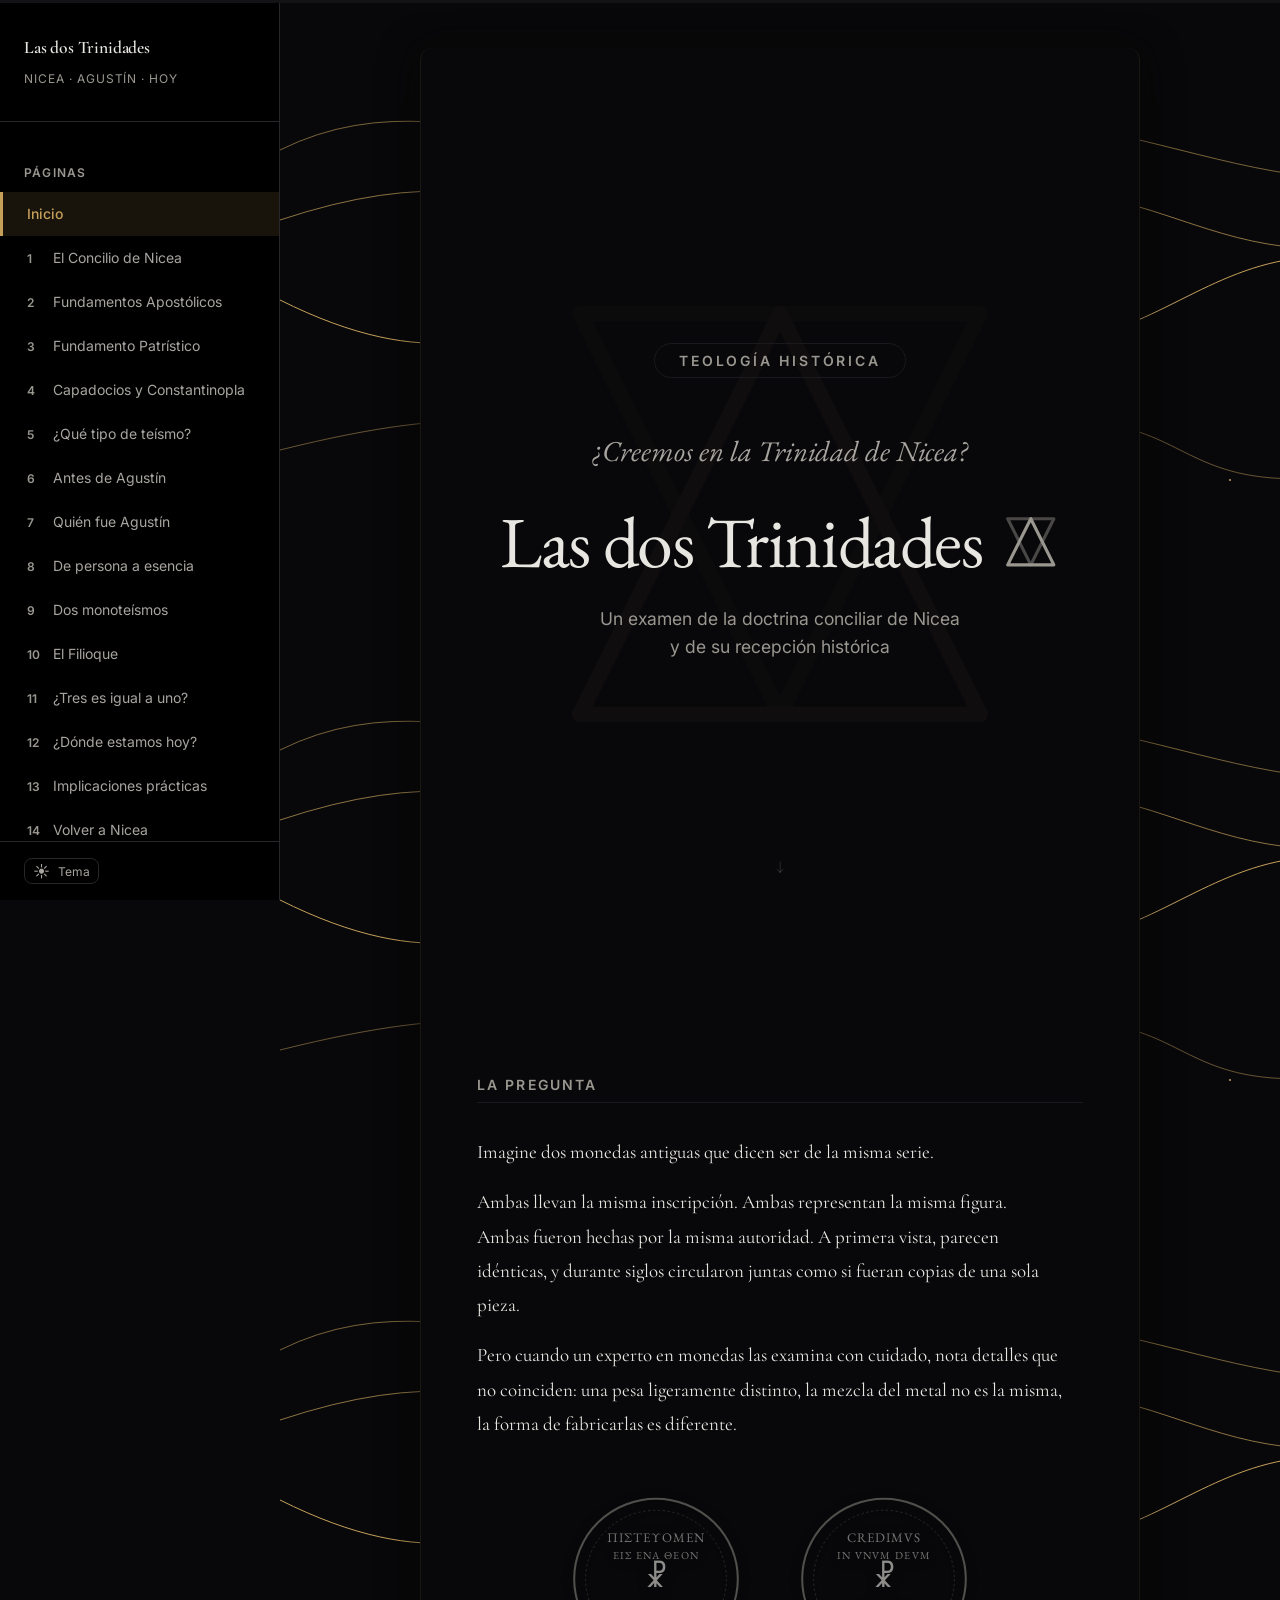
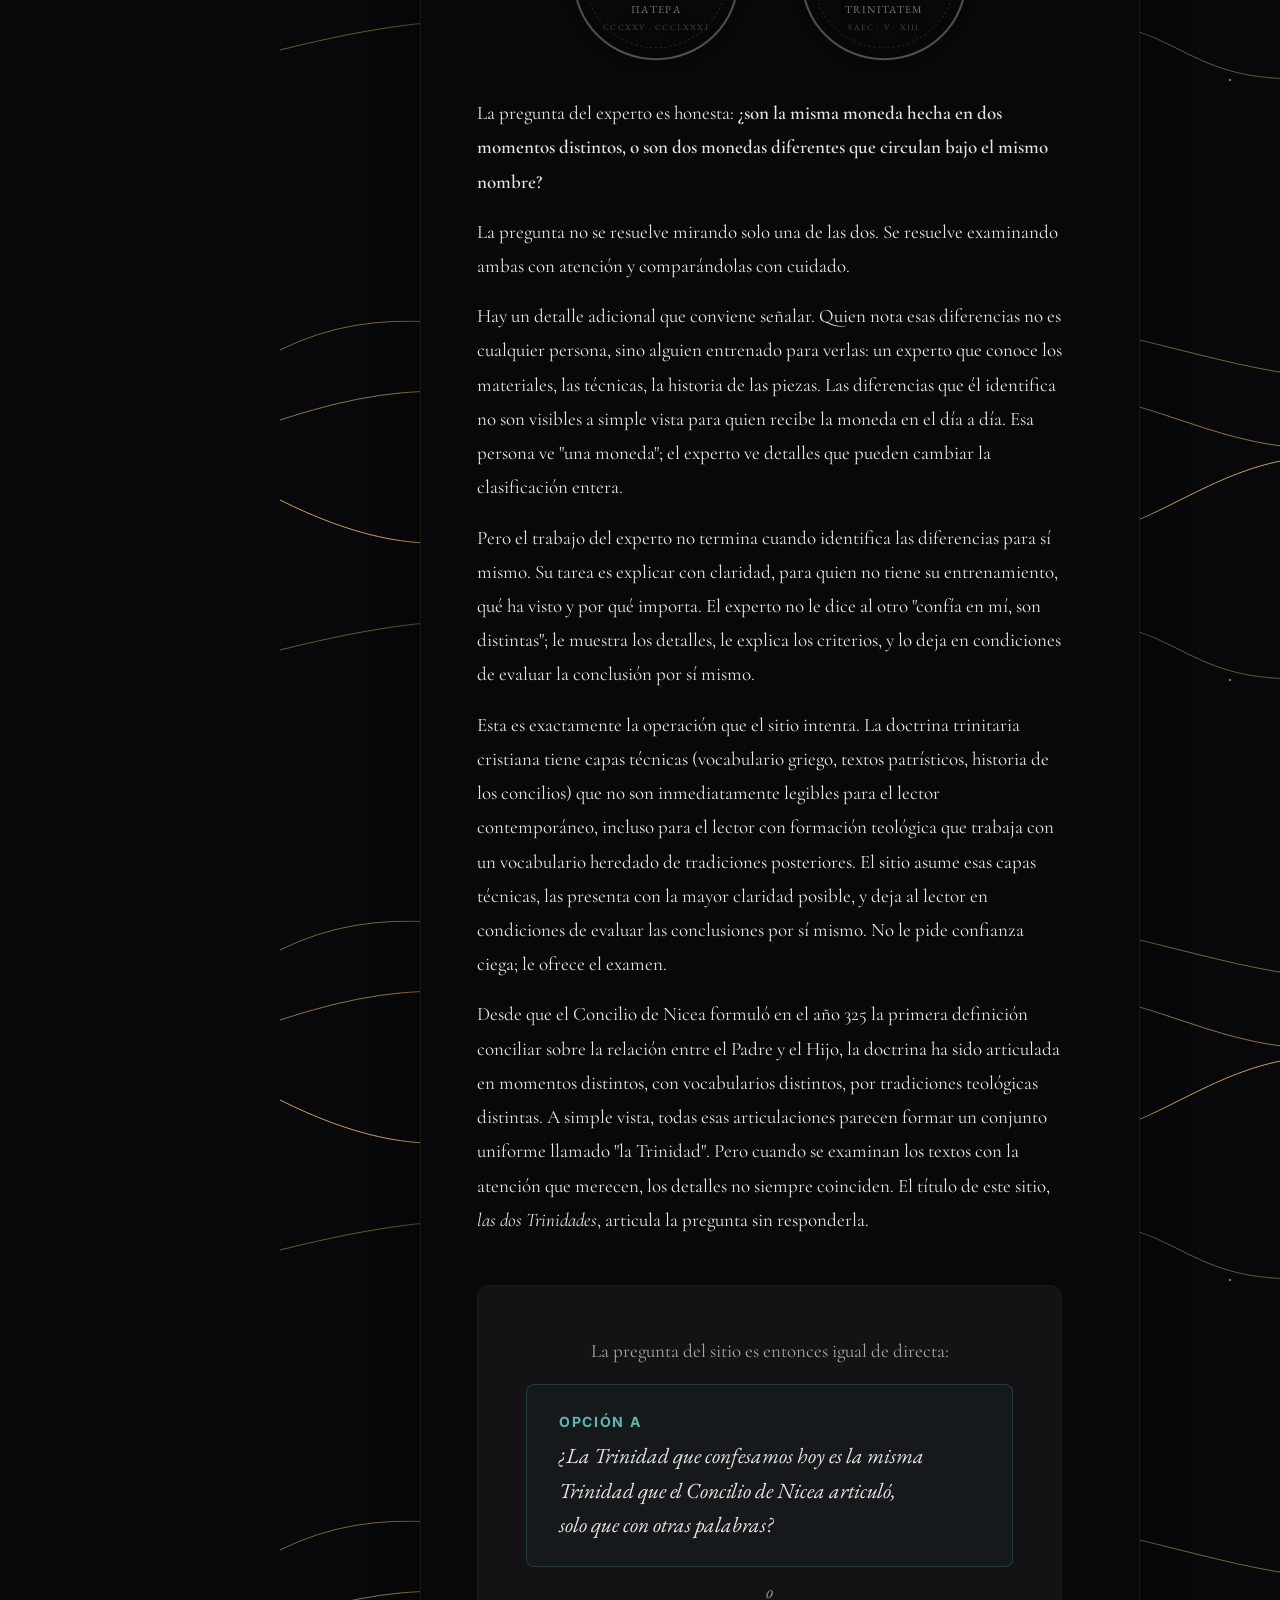
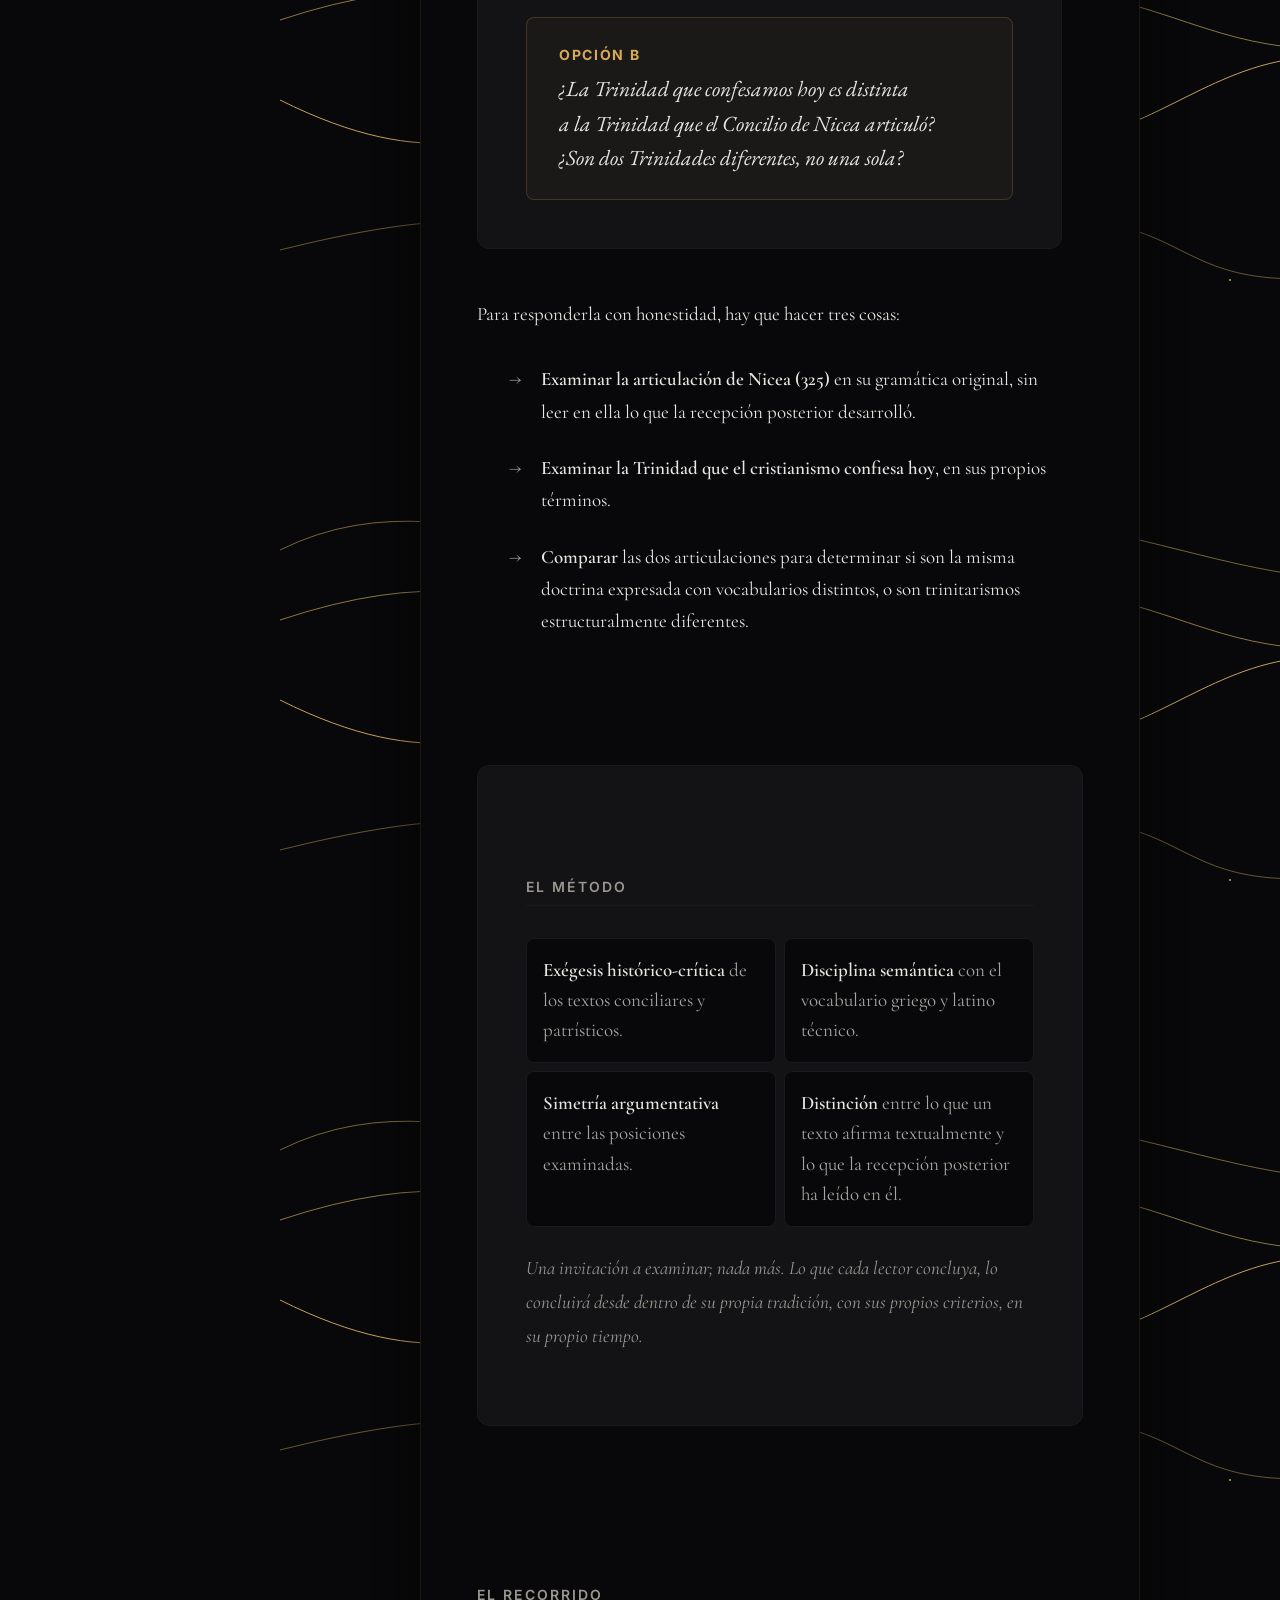
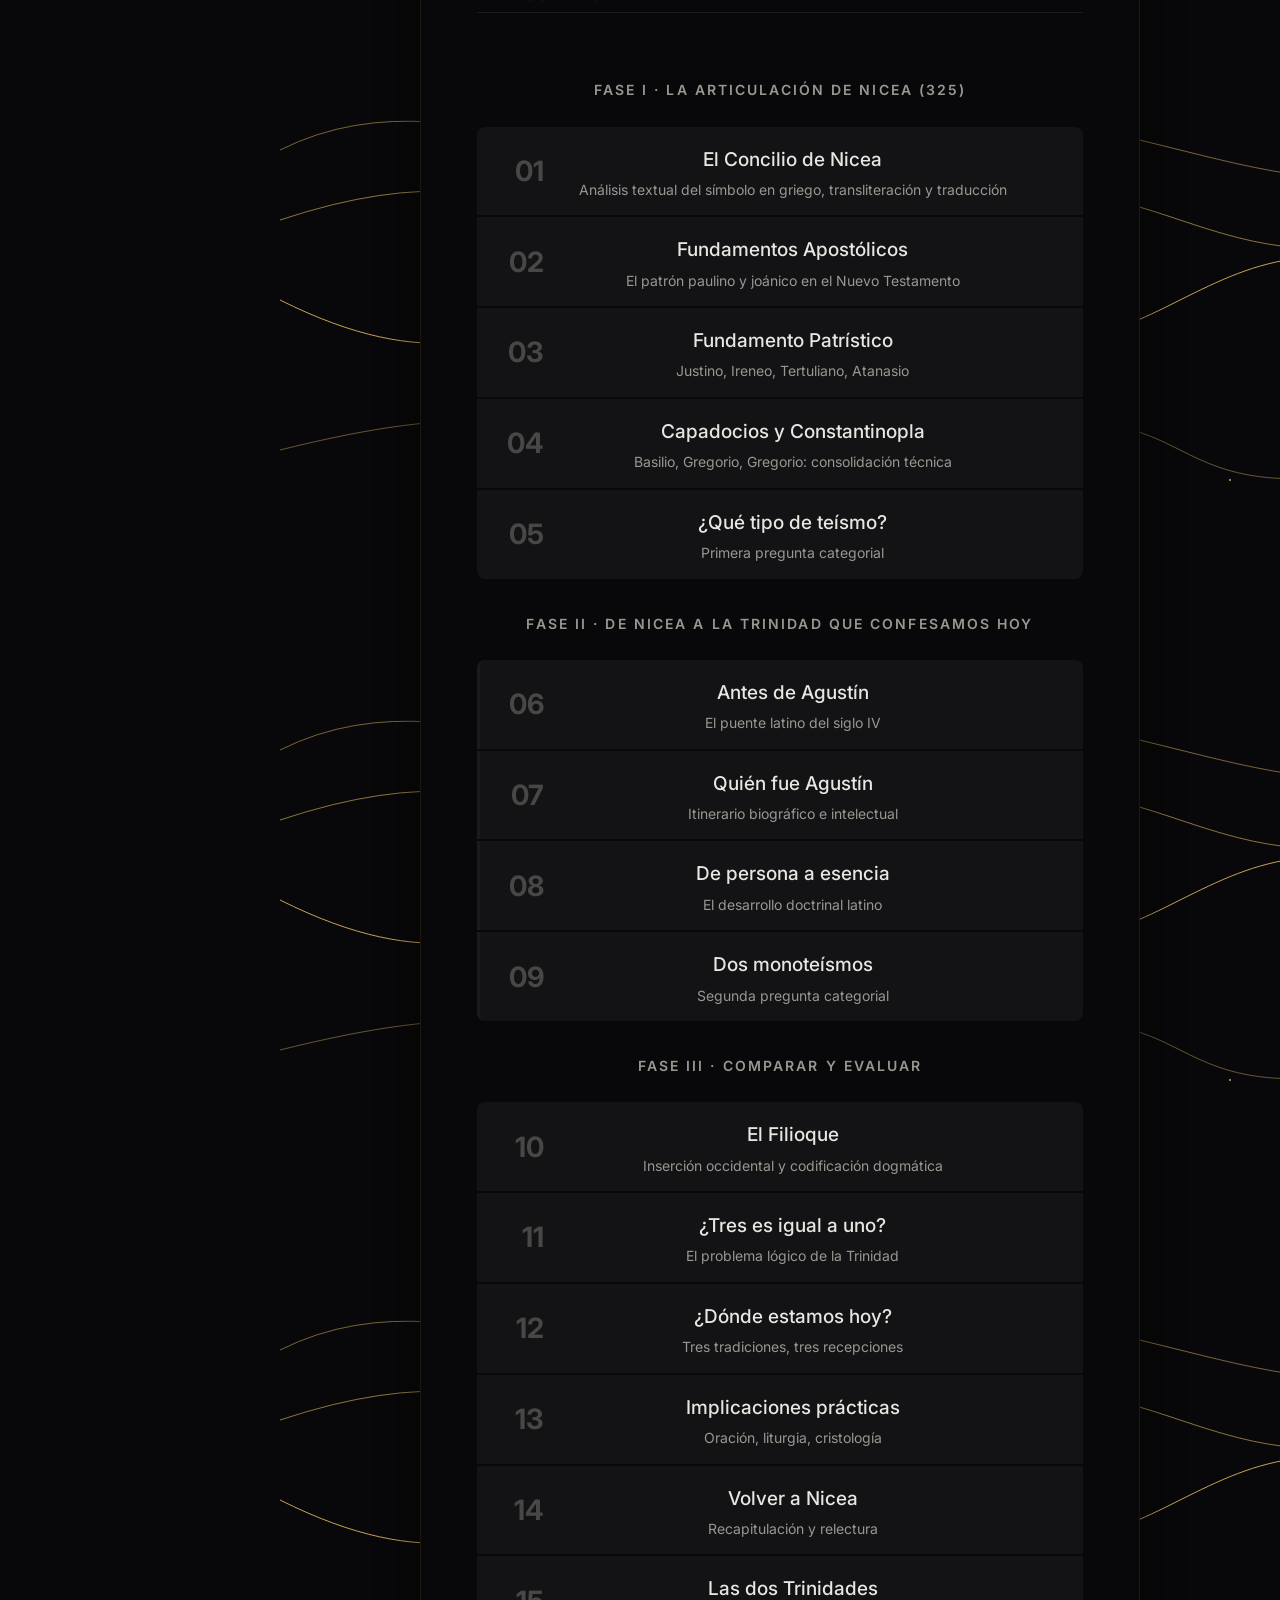
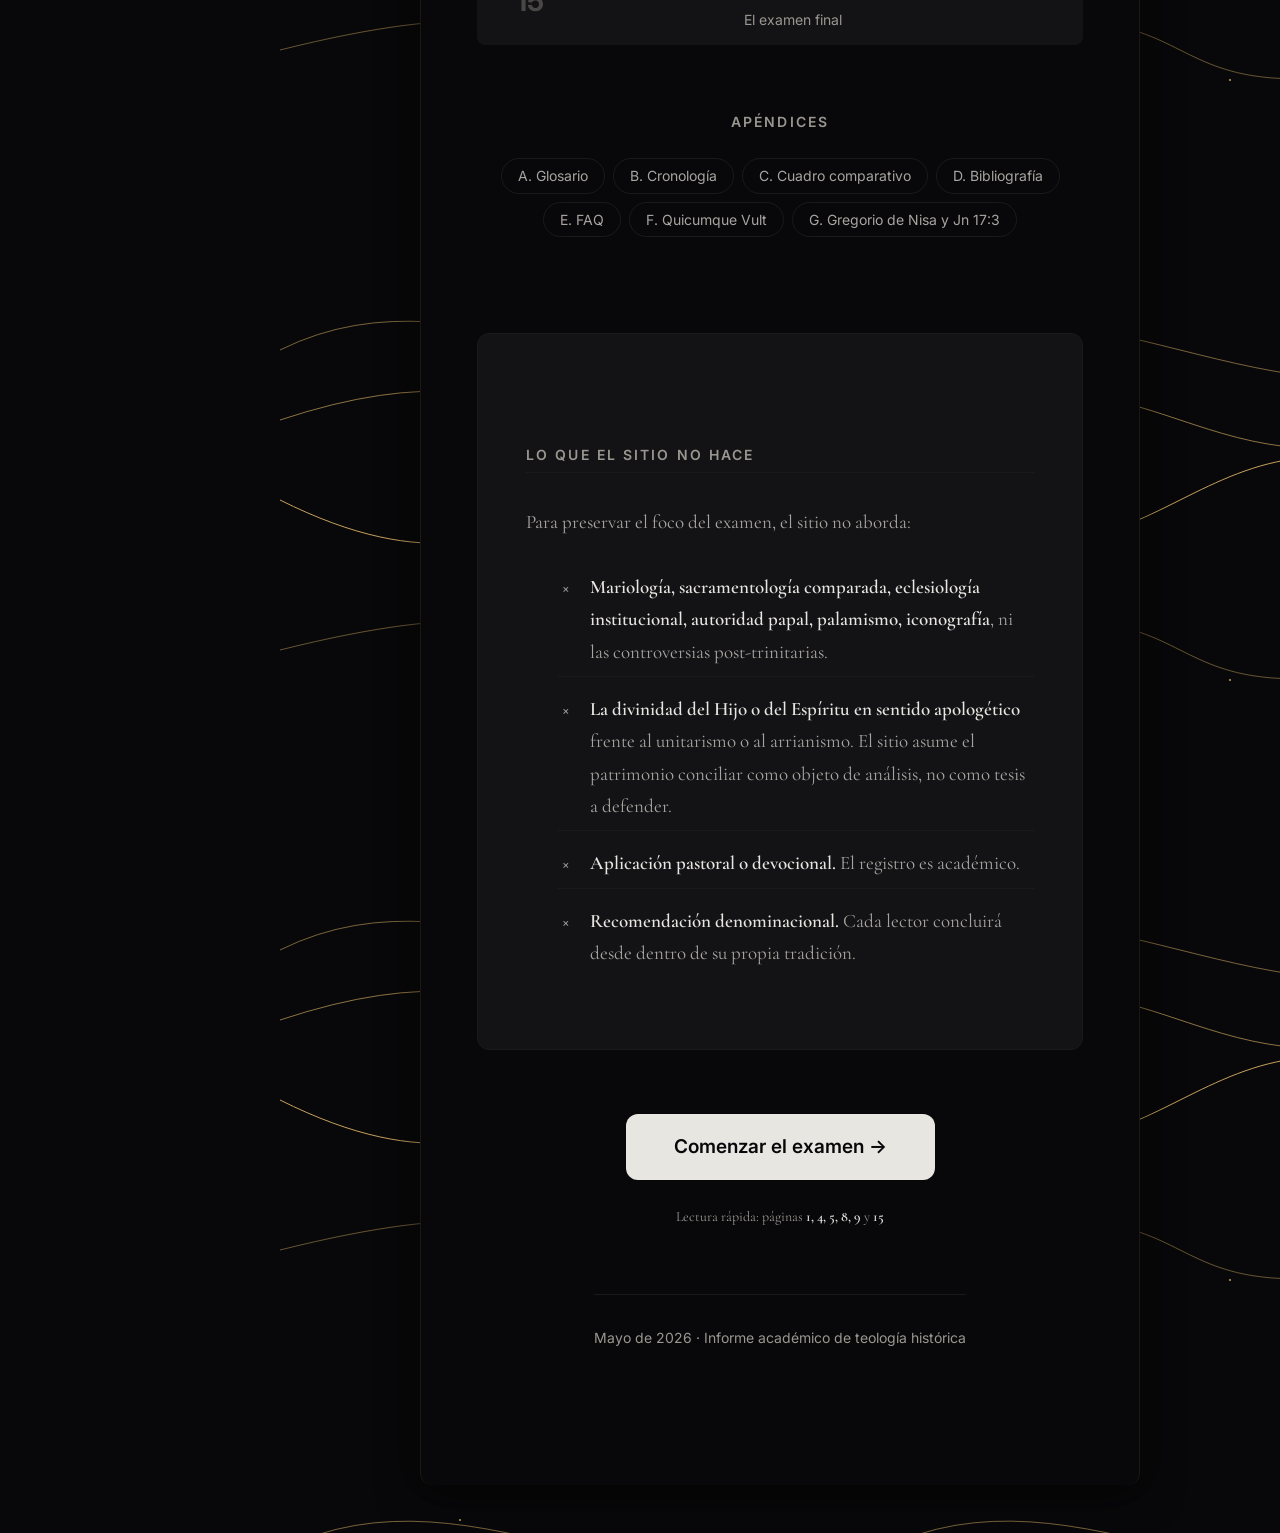
==== index.html @ e4819b74 "Hacer solido el panel de la tabla de contenidos (TOC) para que los hilos de fondo fluyan por detras " ====
<!DOCTYPE html>
<html lang="es" data-theme="dark">
<head>
  <meta charset="UTF-8">
  <meta name="viewport" content="width=device-width, initial-scale=1.0">
  <title>Las dos Trinidades</title>
  <meta name="description" content="La doctrina conciliar de Nicea y el desplazamiento agustiniano: qué cambió, por qué importa hoy. Análisis riguroso de las dos gramáticas trinitarias.">
  <meta name="theme-color" content="#0F0F1A">

  <!-- Fonts -->
  <link rel="preconnect" href="https://fonts.googleapis.com">
  <link rel="preconnect" href="https://fonts.gstatic.com" crossorigin>
  <link href="https://fonts.googleapis.com/css2?family=EB+Garamond:ital,wght@0,400;0,600;1,400&display=swap" rel="stylesheet">

  <!-- Favicon -->
  <link rel="icon" type="image/png" sizes="32x32" href="img/favicon-32.png">
  <link rel="icon" type="image/png" sizes="512x512" href="img/favicon-512.png">
  <link rel="apple-touch-icon" sizes="180x180" href="img/apple-touch-icon.png">

  <!-- Open Graph (WhatsApp, Facebook, etc.) -->
  <meta property="og:type" content="website">
  <meta property="og:title" content="Las dos Trinidades">
  <meta property="og:description" content="¿Qué dice realmente el Credo de Nicea? ¿Cambió la doctrina trinitaria con Agustín? Análisis textual riguroso, desde el griego hasta hoy.">
  <meta property="og:image" content="https://hotheos.github.io/lasdostrinidades/img/og-image.png">
  <meta property="og:image:width" content="1024">
  <meta property="og:image:height" content="1024">
  <meta property="og:url" content="https://hotheos.github.io/lasdostrinidades/">
  <meta property="og:site_name" content="Las dos Trinidades">
  <meta property="og:locale" content="es_ES">

  <!-- Twitter Card -->
  <meta name="twitter:card" content="summary_large_image">
  <meta name="twitter:title" content="Las dos Trinidades">
  <meta name="twitter:description" content="¿Qué dice realmente el Credo de Nicea? ¿Cambió la doctrina trinitaria con Agustín? Análisis textual riguroso.">
  <meta name="twitter:image" content="https://hotheos.github.io/lasdostrinidades/img/og-image.png">

  <!-- Stylesheets -->
  <link rel="stylesheet" href="css/design-system.css?v=20260521_hilos_solid_v3">
  <link rel="stylesheet" href="css/layout.css?v=20260521_hilos_solid_v3">
  <link rel="stylesheet" href="css/components.css?v=20260521_hilos_solid_v3">
  <link rel="stylesheet" href="css/landing.css?v=20260521_hilos_solid_v3">
</head>
<body>

  <!-- Progress Bar -->
  <div class="progress-bar" role="progressbar" aria-label="Progreso de lectura">
    <div class="progress-bar__fill" id="progress-fill"></div>
  </div>

  <!-- Mobile Menu Toggle -->
  <button class="mobile-menu-toggle" id="mobile-menu-toggle" aria-label="Abrir menú">
    ☰
  </button>

  <!-- Sidebar Overlay (mobile) -->
  <div class="sidebar-overlay" id="sidebar-overlay"></div>

  <!-- Scroll to Top -->
  <button class="scroll-top" id="scroll-top" aria-label="Volver arriba">↑</button>

  <!-- App Shell -->
  <div class="app" id="app">

    <!-- Sidebar -->
    <aside class="sidebar" id="sidebar">
      <div class="sidebar__header">
        <a href="#inicio" class="sidebar__title">Las dos Trinidades</a>
        <div class="sidebar__subtitle">Nicea · Agustín · Hoy</div>
      </div>

      <nav class="sidebar__nav" id="sidebar-nav" aria-label="Navegación principal">
        <!-- Built by JS -->
      </nav>

      <div class="sidebar__footer">
        <button class="theme-toggle" id="theme-toggle" aria-label="Cambiar tema">
          <span class="theme-toggle__icon" id="theme-icon">☀️</span>
          <span>Tema</span>
        </button>
      </div>
    </aside>

    <!-- Main Content -->
    <main class="main">
      <div class="content" id="content" style="transition: opacity 0.25s ease;">
        <!-- Loaded by router -->
      </div>
    </main>

    <!-- Table of Contents -->
    <nav class="toc" aria-label="Tabla de contenido de la sección">
      <div class="toc__title">En esta página</div>
      <ul class="toc__list" id="toc-list"></ul>
    </nav>

  </div>

  <!-- Scripts -->
  <script src="js/markdown-renderer.js?v=20260521_hilos_solid_v3"></script>
  <script src="js/app.js?v=20260521_hilos_solid_v3"></script>
</body>
</html>
---- css/design-system.css ----
/* ============================================================
   LAS DOS TRINIDADES : Design System
   ============================================================
   Dark mode by default. Light mode via [data-theme="light"].
   Chromatic coding: green = Nicene/fontal, brown = Augustinian/essentialist.
   ============================================================ */

@import url('https://fonts.googleapis.com/css2?family=Cormorant+Garamond:ital,wght@0,400;0,500;0,600;0,700;1,400;1,500;1,600&family=Inter:wght@300;400;500;600;700&family=Noto+Serif:ital,wght@0,400;0,700;1,400&display=swap');

/* ---- Root: Dark Mode (default) ---- */
:root {
  /* Background */
  --bg-primary: #08080A;
  --bg-secondary: #131316;
  --bg-tertiary: #1F1F24;
  --bg-surface: #17171B;
  --bg-content-solid: var(--bg-primary);
  --border-content-subtle: rgba(197, 160, 89, 0.1);
  --shadow-content-glow: 0 10px 40px rgba(0, 0, 0, 0.6), 0 0 40px rgba(197, 160, 89, 0.03);

  /* Text */
  --text-primary: #E8E6E1;
  --text-secondary: #A8A5A0;
  --text-tertiary: #9A9790;
  --text-inverse: #08080A;

  /* Accent: Nicene / Fontal (green family) */
  --accent-nicene: #38B285;
  --accent-nicene-dim: #247A5B;
  --accent-nicene-bg: rgba(56, 178, 133, 0.08);
  --accent-nicene-border: rgba(56, 178, 133, 0.3);

  /* Accent: Augustinian / Essentialist (warm family) */
  --accent-augustine: #D4A574;
  --accent-augustine-dim: #8B6B4A;
  --accent-augustine-bg: rgba(212, 165, 116, 0.08);
  --accent-augustine-border: rgba(212, 165, 116, 0.3);

  /* Accent: Biblical / Source (gold) */
  --accent-gold: #FFD700;
  --accent-gold-dim: #B8960B;
  --accent-gold-bg: rgba(255, 215, 0, 0.06);
  --accent-gold-border: rgba(255, 215, 0, 0.25);

  /* Accent: General / Neutral (gold metal) */
  --accent-neutral: #C5A059;
  --accent-neutral-dim: #9E7F43;
  --accent-neutral-bg: rgba(197, 160, 89, 0.08);
  --accent-neutral-border: rgba(197, 160, 89, 0.3);

  /* UI elements */
  --border-color: #26262B;
  --border-subtle: #1A1A1E;
  --shadow-sm: 0 1px 3px rgba(0, 0, 0, 0.4);
  --shadow-md: 0 4px 12px rgba(0, 0, 0, 0.5);
  --shadow-lg: 0 8px 32px rgba(0, 0, 0, 0.6);

  /* Scrollbar */
  --scrollbar-track: #000000;
  --scrollbar-thumb: #2A2A30;
  --scrollbar-thumb-hover: #3E3E48;

  /* Progress bar */
  --progress-bg: #131316;
  --progress-fill: linear-gradient(90deg, #A77C38, #E2B766);

  /* Sidebar */
  --sidebar-bg: #000000;
  --sidebar-active: rgba(197, 160, 89, 0.12);
  --sidebar-hover: rgba(255, 255, 255, 0.02);
  --sidebar-text: #A8A5A0;
  --sidebar-text-active: #C5A059;

  /* Tooltip */
  --tooltip-bg: #1F1F24;
  --tooltip-border: #26262B;
  --tooltip-text: #E8E6E1;

  /* Enlaces y Selección dinámicos */
  --link-color: var(--accent-neutral);
  --link-hover-color: var(--accent-neutral-dim);
  --selection-bg: var(--accent-neutral);
  --selection-color: var(--text-inverse);

  /* Unified Quote Block Styles */
  --quote-border: var(--accent-neutral);
  --quote-bg: var(--accent-neutral-bg);

  /* Typography */
  --font-body: 'Cormorant Garamond', 'Noto Serif', Georgia, serif;
  --font-ui: 'Inter', -apple-system, BlinkMacSystemFont, 'Segoe UI', sans-serif;
  --font-greek: 'Noto Serif', 'Times New Roman', serif;

  /* Font sizes */
  --fs-xs: 0.75rem;
  --fs-sm: 0.875rem;
  --fs-base: 1.188rem;
  --fs-md: 1.1rem;
  --fs-lg: 1.35rem;
  --fs-xl: 1.75rem;
  --fs-2xl: 2.25rem;
  --fs-3xl: 3rem;

  /* Line heights */
  --lh-tight: 1.3;
  --lh-base: 1.8;
  --lh-loose: 2;

  /* Spacing scale */
  --space-xs: 0.25rem;
  --space-sm: 0.5rem;
  --space-md: 1rem;
  --space-lg: 1.5rem;
  --space-xl: 2rem;
  --space-2xl: 3rem;
  --space-3xl: 4rem;
  --space-4xl: 6rem;

  /* Layout */
  --sidebar-width: 280px;
  --toc-width: 220px;
  --content-max-width: 720px;
  --content-padding: clamp(1.25rem, 5vw, 3rem);

  /* Borders */
  --radius-sm: 4px;
  --radius-md: 8px;
  --radius-lg: 12px;
  --radius-xl: 16px;

  /* Transitions */
  --transition-fast: 150ms ease;
  --transition-base: 250ms ease;
  --transition-slow: 400ms ease;

  /* Z-index scale */
  --z-sidebar: 100;
  --z-toc: 50;
  --z-progress: 200;
  --z-tooltip: 300;
  --z-overlay: 400;
  --z-modal: 500;
}

/* ---- Light Mode ---- */
[data-theme="light"] {
  --bg-primary: #FDFBF7;
  --bg-secondary: #F5F0E8;
  --bg-tertiary: #EDE7DB;
  --bg-surface: #FFFFFF;
  --bg-content-solid: var(--bg-primary);
  --border-content-subtle: rgba(154, 123, 10, 0.1);
  --shadow-content-glow: 0 10px 40px rgba(0, 0, 0, 0.04), 0 0 30px rgba(154, 123, 10, 0.02);

  --text-primary: #2D2D2D;
  --text-secondary: #5A5A5A;
  --text-tertiary: #8A8A8A;
  --text-inverse: #FDFBF7;

  --accent-nicene: #1B7A72;
  --accent-nicene-dim: #4ECDC4;
  --accent-nicene-bg: rgba(27, 122, 114, 0.06);
  --accent-nicene-border: rgba(27, 122, 114, 0.25);

  --accent-augustine: #8B4513;
  --accent-augustine-dim: #D4A574;
  --accent-augustine-bg: rgba(139, 69, 19, 0.06);
  --accent-augustine-border: rgba(139, 69, 19, 0.25);

  --accent-gold: #9A7B0A;
  --accent-gold-dim: #C9A30A;
  --accent-gold-bg: rgba(154, 123, 10, 0.06);
  --accent-gold-border: rgba(154, 123, 10, 0.2);

  --accent-neutral: var(--accent-gold);
  --accent-neutral-dim: var(--accent-gold-dim);
  --accent-neutral-bg: var(--accent-gold-bg);
  --accent-neutral-border: var(--accent-gold-border);

  --border-color: #E0D8CC;
  --border-subtle: #EDE7DB;
  --shadow-sm: 0 1px 3px rgba(0, 0, 0, 0.06);
  --shadow-md: 0 4px 12px rgba(0, 0, 0, 0.08);
  --shadow-lg: 0 8px 32px rgba(0, 0, 0, 0.1);

  --scrollbar-track: #F5F0E8;
  --scrollbar-thumb: #D0C8BC;
  --scrollbar-thumb-hover: #B8B0A4;

  --progress-bg: #F5F0E8;
  --progress-fill: linear-gradient(90deg, #9A7B0A, #C9A30A);

  --sidebar-bg: #F0EBE2;
  --sidebar-active: var(--accent-gold-bg);
  --sidebar-hover: rgba(0, 0, 0, 0.03);
  --sidebar-text: #5A5A5A;
  --sidebar-text-active: var(--accent-gold);

  --tooltip-bg: #FFFFFF;
  --tooltip-border: #E0D8CC;
  --tooltip-text: #2D2D2D;

  /* Enlaces y Selección dinámicos */
  --link-color: var(--accent-gold);
  --link-hover-color: var(--accent-gold-dim);
  --selection-bg: var(--accent-gold);
  --selection-color: var(--text-inverse);

  /* Unified Quote Block Styles */
  --quote-border: var(--accent-gold);
  --quote-bg: var(--accent-gold-bg);
}

/* ---- Base Reset ---- */
*,
*::before,
*::after {
  margin: 0;
  padding: 0;
  box-sizing: border-box;
}

html {
  font-size: 16px;
  scroll-behavior: smooth;
  -webkit-font-smoothing: antialiased;
  -moz-osx-font-smoothing: grayscale;
}

body {
  font-family: var(--font-body);
  font-size: var(--fs-base);
  line-height: var(--lh-base);
  color: var(--text-primary);
  background-color: var(--bg-primary);
  transition: background-color var(--transition-base), color var(--transition-base);
  overflow-x: hidden;
}

/* ---- Scrollbar ---- */
::-webkit-scrollbar {
  width: 8px;
}

::-webkit-scrollbar-track {
  background: var(--scrollbar-track);
}

::-webkit-scrollbar-thumb {
  background: var(--scrollbar-thumb);
  border-radius: 4px;
}

::-webkit-scrollbar-thumb:hover {
  background: var(--scrollbar-thumb-hover);
}

/* ---- Typography ---- */
h1, h2, h3, h4, h5, h6 {
  font-family: var(--font-ui);
  color: var(--text-primary);
  line-height: var(--lh-tight);
}

h1 {
  font-family: var(--font-body);
  font-size: var(--fs-3xl);
  font-weight: 700;
  letter-spacing: -0.02em;
  margin-bottom: var(--space-lg);
}

h2 {
  font-size: var(--fs-xl);
  font-weight: 600;
  margin-top: var(--space-3xl);
  margin-bottom: var(--space-lg);
}

h3 {
  font-size: var(--fs-lg);
  font-weight: 600;
  margin-top: var(--space-2xl);
  margin-bottom: var(--space-md);
}

h4 {
  font-size: var(--fs-md);
  font-weight: 600;
  margin-top: var(--space-xl);
  margin-bottom: var(--space-sm);
}

p {
  margin-bottom: var(--space-lg);
}

strong {
  font-weight: 600;
  color: var(--text-primary);
}

em {
  font-style: italic;
}

a {
  color: var(--link-color);
  text-decoration: none;
  transition: color var(--transition-fast);
}

a:hover {
  color: var(--link-hover-color);
  text-decoration: underline;
}

/* ---- Selection ---- */
::selection {
  background-color: var(--selection-bg);
  color: var(--selection-color);
}

/* ---- Utility classes ---- */
.text-secondary { color: var(--text-secondary); }
.text-tertiary { color: var(--text-tertiary); }
.text-nicene { color: var(--accent-nicene); }
.text-augustine { color: var(--accent-augustine); }
.text-gold { color: var(--accent-gold); }
.font-ui { font-family: var(--font-ui); }
.font-body { font-family: var(--font-body); }
.font-greek { font-family: var(--font-greek); }
.visually-hidden {
  position: absolute;
  width: 1px;
  height: 1px;
  padding: 0;
  margin: -1px;
  overflow: hidden;
  clip: rect(0, 0, 0, 0);
  border: 0;
}
---- css/layout.css ----
/* ============================================================
   LAS DOS TRINIDADES : Layout
   ============================================================
   Three-panel layout: sidebar | content | TOC
   Responsive: single column on mobile.
   ============================================================ */

/* ---- Progress Bar ---- */
.progress-bar {
  position: fixed;
  top: 0;
  left: 0;
  width: 100%;
  height: 3px;
  background: var(--progress-bg);
  z-index: var(--z-progress);
}

.progress-bar__fill {
  height: 100%;
  width: 0%;
  background: var(--progress-fill);
  transition: width 80ms linear;
  border-radius: 0 2px 2px 0;
}

/* ---- App Shell ---- */
.app {
  display: flex;
  min-height: 100vh;
}

/* ---- Sidebar ---- */
.sidebar {
  position: fixed;
  top: 0;
  left: 0;
  width: var(--sidebar-width);
  height: 100vh;
  background: var(--sidebar-bg);
  border-right: 1px solid var(--border-color);
  overflow-y: auto;
  z-index: var(--z-sidebar);
  display: flex;
  flex-direction: column;
  transition: transform var(--transition-base);
}

.sidebar__header {
  padding: var(--space-xl) var(--space-lg);
  border-bottom: 1px solid var(--border-color);
}

.sidebar__title {
  font-family: var(--font-body);
  font-size: var(--fs-md);
  font-weight: 600;
  color: var(--text-primary);
  text-decoration: none;
  letter-spacing: -0.01em;
  display: block;
}

.sidebar__subtitle {
  font-family: var(--font-ui);
  font-size: var(--fs-xs);
  color: var(--text-tertiary);
  margin-top: var(--space-xs);
  text-transform: uppercase;
  letter-spacing: 0.08em;
}

.sidebar__nav {
  flex: 1;
  padding: var(--space-md) 0;
  overflow-y: auto;
}

.sidebar__section-label {
  font-family: var(--font-ui);
  font-size: var(--fs-xs);
  font-weight: 600;
  color: var(--text-tertiary);
  text-transform: uppercase;
  letter-spacing: 0.1em;
  padding: var(--space-lg) var(--space-lg) var(--space-sm);
}

.sidebar__link {
  display: flex;
  align-items: baseline;
  gap: var(--space-sm);
  padding: 0.75rem var(--space-lg);
  font-family: var(--font-ui);
  font-size: var(--fs-sm);
  color: var(--sidebar-text);
  text-decoration: none;
  transition: all var(--transition-fast);
  border-left: 3px solid transparent;
  line-height: 1.4;
  min-height: 44px;
  -webkit-tap-highlight-color: transparent;
}

.sidebar__link:hover {
  background: var(--sidebar-hover);
  color: var(--text-primary);
  text-decoration: none;
}

.sidebar__link.active {
  background: var(--sidebar-active);
  color: var(--sidebar-text-active);
  border-left-color: var(--sidebar-text-active);
  font-weight: 500;
}

.sidebar__link-number {
  font-size: var(--fs-xs);
  font-weight: 600;
  color: var(--text-tertiary);
  min-width: 1.5em;
  flex-shrink: 0;
}

.sidebar__link.active .sidebar__link-number {
  color: var(--sidebar-text-active);
}

.sidebar__footer {
  padding: var(--space-md) var(--space-lg);
  border-top: 1px solid var(--border-color);
  display: flex;
  align-items: center;
  justify-content: space-between;
}

/* ---- Theme Toggle ---- */
.theme-toggle {
  display: flex;
  align-items: center;
  gap: var(--space-sm);
  background: none;
  border: 1px solid var(--border-color);
  border-radius: var(--radius-md);
  padding: var(--space-xs) var(--space-sm);
  cursor: pointer;
  font-family: var(--font-ui);
  font-size: var(--fs-xs);
  color: var(--text-secondary);
  transition: all var(--transition-fast);
}

.theme-toggle:hover {
  border-color: var(--link-color);
  color: var(--text-primary);
}

.theme-toggle__icon {
  font-size: 1rem;
  line-height: 1;
}

/* ---- Main Content ---- */
.main {
  flex: 1;
  margin-left: var(--sidebar-width);
  min-height: 100vh;
  display: flex;
  justify-content: center;
  /* Hilos de Oro: Seamless Wavy Golden Threads Background with microscopic sparkles */
  background-image: url("data:image/svg+xml,%3Csvg xmlns='http://www.w3.org/2000/svg' width='1200' height='600' viewBox='0 0 1200 600' fill='none'%3E%3Cpath d='M 0 150 C 200 50, 400 250, 600 150 C 800 50, 1000 250, 1200 150' stroke='%23C5A059' stroke-width='0.6' stroke-linecap='round'/%3E%3Cpath d='M 0 220 C 300 120, 300 320, 600 220 C 900 120, 900 320, 1200 220' stroke='%23C5A059' stroke-width='0.7' stroke-linecap='round'/%3E%3Cpath d='M 0 300 C 300 450, 300 150, 600 300 C 900 450, 900 150, 1200 300' stroke='%23C5A059' stroke-width='1.0' stroke-linecap='round'/%3E%3Cpath d='M 0 450 C 400 350, 200 550, 600 450 C 1000 350, 800 550, 1200 450' stroke='%23C5A059' stroke-width='0.5' stroke-linecap='round'/%3E%3Ccircle cx='180' cy='120' r='1' fill='%23C5A059'/%3E%3Ccircle cx='450' cy='380' r='1.5' fill='%23C5A059'/%3E%3Ccircle cx='720' cy='220' r='1' fill='%23C5A059'/%3E%3Ccircle cx='950' cy='480' r='1' fill='%23C5A059'/%3E%3Cpath d='M 320 177 Q 320 180 323 180 Q 320 180 320 183 Q 320 180 317 180 Q 320 180 320 177 Z' fill='%23C5A059'/%3E%3Cpath d='M 850 286 Q 850 290 854 290 Q 850 290 850 294 Q 850 290 846 290 Q 850 290 850 286 Z' fill='%23C5A059'/%3E%3C/svg%3E");
  background-repeat: repeat;
  background-size: 1200px 600px;
}

[data-theme="light"] .main {
  background-image: url("data:image/svg+xml,%3Csvg xmlns='http://www.w3.org/2000/svg' width='1200' height='600' viewBox='0 0 1200 600' fill='none'%3E%3Cpath d='M 0 150 C 200 50, 400 250, 600 150 C 800 50, 1000 250, 1200 150' stroke='%239A7B0A' stroke-width='0.6' stroke-linecap='round'/%3E%3Cpath d='M 0 220 C 300 120, 300 320, 600 220 C 900 120, 900 320, 1200 220' stroke='%239A7B0A' stroke-width='0.7' stroke-linecap='round'/%3E%3Cpath d='M 0 300 C 300 450, 300 150, 600 300 C 900 450, 900 150, 1200 300' stroke='%239A7B0A' stroke-width='1.0' stroke-linecap='round'/%3E%3Cpath d='M 0 450 C 400 350, 200 550, 600 450 C 1000 350, 800 550, 1200 450' stroke='%239A7B0A' stroke-width='0.5' stroke-linecap='round'/%3E%3Ccircle cx='180' cy='120' r='1' fill='%239A7B0A'/%3E%3Ccircle cx='450' cy='380' r='1.5' fill='%239A7B0A'/%3E%3Ccircle cx='720' cy='220' r='1' fill='%239A7B0A'/%3E%3Ccircle cx='950' cy='480' r='1' fill='%239A7B0A'/%3E%3Cpath d='M 320 177 Q 320 180 323 180 Q 320 180 320 183 Q 320 180 317 180 Q 320 180 320 177 Z' fill='%239A7B0A'/%3E%3Cpath d='M 850 286 Q 850 290 854 290 Q 850 290 850 294 Q 850 290 846 290 Q 850 290 850 286 Z' fill='%239A7B0A'/%3E%3C/svg%3E");
}

.content {
  width: 100%;
  max-width: var(--content-max-width);
  padding: var(--space-3xl) var(--content-padding) var(--space-4xl);
  background-color: var(--bg-content-solid);
  transition: background-color var(--transition-base), border-color var(--transition-base), box-shadow var(--transition-base);
}

@media (min-width: 901px) {
  .content {
    border-left: 1px solid var(--border-content-subtle);
    border-right: 1px solid var(--border-content-subtle);
    border-radius: var(--radius-lg);
    box-shadow: var(--shadow-content-glow);
    margin-top: var(--space-2xl);
    margin-bottom: var(--space-2xl);
  }
}

/* ---- Table of Contents (right panel) ---- */
.toc {
  position: fixed;
  right: var(--space-xl);
  top: var(--space-4xl);
  width: var(--toc-width);
  max-height: calc(100vh - 8rem);
  overflow-y: auto;
  z-index: var(--z-toc);
  padding: var(--space-md);
  border-radius: var(--radius-md);
  background-color: var(--bg-surface);
  border: 1px solid var(--border-color);
  box-shadow: var(--shadow-sm);
}

.toc__title {
  font-family: var(--font-ui);
  font-size: var(--fs-xs);
  font-weight: 700;
  color: var(--accent-neutral);
  text-transform: uppercase;
  letter-spacing: 0.15em;
  margin-bottom: var(--space-lg);
  display: flex;
  align-items: center;
  gap: var(--space-xs);
}

.toc__title::before {
  content: '';
  display: inline-block;
  width: 5px;
  height: 5px;
  background: var(--accent-neutral);
  transform: rotate(45deg);
  border-radius: 1px;
}

.toc__list {
  list-style: none;
  padding-left: 0;
  margin: 0;
  border-left: 1px solid var(--border-subtle);
  position: relative;
  transition: border-color var(--transition-normal);
}

/* Elegant faint gold vertical line in dark theme */
[data-theme="dark"] .toc__list {
  border-left: 1px solid rgba(197, 160, 89, 0.15);
}

.toc__item {
  padding-left: 0;
  margin: 0;
}

.toc__link {
  display: block;
  font-family: var(--font-ui);
  text-decoration: none;
  color: var(--text-tertiary);
  border-left: 2px solid transparent;
  margin-left: -1px;
  transition: all var(--transition-fast) ease-in-out;
  line-height: 1.5;
}

.toc__link--h2 {
  font-size: var(--fs-xs);
  font-weight: 600;
  padding: var(--space-sm) 0 var(--space-sm) var(--space-md);
  color: var(--text-secondary);
}

.toc__link--h3 {
  font-size: calc(var(--fs-xs) - 0.05rem);
  font-weight: 400;
  padding: var(--space-xs) 0 var(--space-xs) var(--space-xl);
  color: var(--text-tertiary);
}

.toc__link:hover {
  color: var(--text-primary);
  text-decoration: none;
}

.toc__link.active {
  color: var(--accent-neutral);
  border-left-color: var(--accent-neutral);
  font-weight: 700;
}

.toc__link--h3.active {
  font-weight: 600;
}

/* ---- Mobile Menu Toggle ---- */
.mobile-menu-toggle {
  display: none;
  position: fixed;
  top: var(--space-md);
  left: var(--space-md);
  z-index: calc(var(--z-sidebar) + 1);
  background: var(--bg-secondary);
  border: 1px solid var(--border-color);
  border-radius: var(--radius-md);
  padding: var(--space-sm);
  cursor: pointer;
  color: var(--text-primary);
  font-size: 1.25rem;
  line-height: 1;
  width: 44px;
  height: 44px;
  align-items: center;
  justify-content: center;
  transition: all var(--transition-fast);
  -webkit-tap-highlight-color: transparent;
}

.mobile-menu-toggle:hover {
  border-color: var(--link-color);
}

/* ---- Overlay (mobile) ---- */
.sidebar-overlay {
  display: none;
  position: fixed;
  inset: 0;
  background: rgba(0, 0, 0, 0.5);
  z-index: calc(var(--z-sidebar) - 1);
  opacity: 0;
  transition: opacity var(--transition-base);
}

.sidebar-overlay.visible {
  display: block;
  opacity: 1;
}

/* ---- Responsive ---- */

/* Hide TOC when content area is narrow */
@media (max-width: 1200px) {
  .toc {
    display: none;
  }
}

/* Tablet */
@media (max-width: 900px) {
  .sidebar {
    transform: translateX(-100%);
  }

  .sidebar.open {
    transform: translateX(0);
  }

  .mobile-menu-toggle {
    display: flex;
  }

  .main {
    margin-left: 0;
  }

  .content {
    padding-top: calc(var(--space-3xl) + 44px); /* space for mobile toggle */
  }
}

/* Mobile */
@media (max-width: 600px) {
  :root {
    --fs-base: 1.0625rem;
    --fs-3xl: 1.65rem;
    --fs-2xl: 1.4rem;
    --fs-xl: 1.25rem;
    --fs-lg: 1.1rem;
    --fs-md: 1rem;
    --fs-sm: 0.8125rem;
  }

  .content {
    padding-left: var(--space-lg);
    padding-right: var(--space-lg);
  }

  h2 {
    margin-top: var(--space-2xl);
  }

  h3 {
    margin-top: var(--space-xl);
  }
}

/* Small mobile (iPhone SE, narrow screens) */
@media (max-width: 380px) {
  :root {
    --fs-base: 1rem;
    --fs-3xl: 1.5rem;
    --fs-2xl: 1.3rem;
  }

  .content {
    padding-left: var(--space-md);
    padding-right: var(--space-md);
  }
}

/* Safe area for notched devices (iPhone X+) */
@supports (padding: env(safe-area-inset-top)) {
  .mobile-menu-toggle {
    top: calc(var(--space-md) + env(safe-area-inset-top));
    left: calc(var(--space-md) + env(safe-area-inset-left));
  }

  .content {
    padding-left: calc(var(--space-lg) + env(safe-area-inset-left));
    padding-right: calc(var(--space-lg) + env(safe-area-inset-right));
  }

  @media (max-width: 900px) {
    .content {
      padding-top: calc(var(--space-3xl) + 44px + env(safe-area-inset-top));
    }
  }
}

/* ---- Print ---- */
@media print {
  .sidebar,
  .toc,
  .progress-bar,
  .mobile-menu-toggle,
  .theme-toggle,
  .page-nav,
  .sidebar-overlay {
    display: none !important;
  }

  .main {
    margin-left: 0;
  }

  .content {
    max-width: 100%;
    padding: 0;
  }

  body {
    font-size: 11pt;
    line-height: 1.6;
    color: #000;
    background: #fff;
  }

  h1, h2, h3 {
    page-break-after: avoid;
  }

  blockquote {
    page-break-inside: avoid;
  }

  a {
    color: #000;
    text-decoration: underline;
  }
}
---- css/components.css ----
/* ============================================================
   LAS DOS TRINIDADES : Content Components
   ============================================================ */

/* ---- Section Epigraph ---- */
.epigraph {
  text-align: center;
  padding: var(--space-3xl) var(--space-xl);
  margin-bottom: var(--space-3xl);
  border-bottom: 1px solid var(--border-subtle);
}

.epigraph__text {
  font-family: var(--font-body);
  font-size: var(--fs-xl);
  font-style: italic;
  font-weight: 400;
  color: var(--text-primary);
  line-height: 1.5;
  max-width: 500px;
  margin: 0 auto var(--space-md);
  opacity: 0;
  animation: fadeInUp 0.8s ease forwards;
}

.epigraph__original {
  font-family: var(--font-body);
  font-size: var(--fs-md);
  font-style: italic;
  color: var(--text-secondary);
  margin-top: var(--space-md);
  margin-bottom: var(--space-md);
  opacity: 0;
  animation: fadeInUp 0.8s ease 0.2s forwards;
}

.epigraph__source {
  font-family: var(--font-ui);
  font-size: var(--fs-sm);
  color: var(--text-tertiary);
  opacity: 0;
  animation: fadeInUp 0.8s ease 0.4s forwards;
}

@keyframes fadeInUp {
  from {
    opacity: 0;
    transform: translateY(12px);
  }
  to {
    opacity: 1;
    transform: translateY(0);
  }
}

/* ---- Blockquote Source (patristic, biblical, conciliar, modern) ---- */
.quote-source {
  position: relative;
  margin: var(--space-xl) 0;
  padding: var(--space-lg) var(--space-xl);
  background: var(--quote-bg);
  border-radius: var(--radius-md);
  border-left: 4px solid var(--quote-border);
}

.quote-source--biblical,
.quote-source--nicene,
.quote-source--patristic-nicene,
.quote-source--augustinian,
.quote-source--patristic-augustinian,
.quote-source--conciliar {
  border-left-color: var(--quote-border);
  background: var(--quote-bg);
}

.quote-source__text {
  font-family: var(--font-body);
  font-style: italic;
  font-size: var(--fs-base);
  line-height: var(--lh-base);
  color: var(--text-primary);
  margin-bottom: var(--space-md);
}

.quote-source__original {
  font-family: var(--font-body);
  font-size: var(--fs-sm);
  font-style: italic;
  color: var(--text-secondary);
  margin-bottom: var(--space-md);
  margin-top: var(--space-md);
  padding-top: var(--space-sm);
  border-top: 1px solid var(--border-subtle);
}

.quote-source__ref {
  font-family: var(--font-ui);
  font-size: var(--fs-sm);
  color: var(--text-tertiary);
  display: flex;
  align-items: center;
  justify-content: space-between;
}

.quote-source__copy {
  background: none;
  border: none;
  color: var(--text-tertiary);
  cursor: pointer;
  font-size: var(--fs-sm);
  padding: var(--space-xs);
  border-radius: var(--radius-sm);
  transition: all var(--transition-fast);
}

.quote-source__copy:hover {
  color: var(--text-primary);
  background: var(--bg-tertiary);
}

/* ---- Greek/Latin Term Tooltip ---- */
.term {
  position: relative;
  display: inline;
  border-bottom: 1px dotted var(--text-tertiary);
  cursor: help;
  transition: border-color var(--transition-fast);
}

.term:hover {
  border-bottom-color: var(--link-color);
}

.term__tooltip {
  position: absolute;
  bottom: calc(100% + 8px);
  left: 50%;
  transform: translateX(-50%);
  background: var(--tooltip-bg);
  border: 1px solid var(--tooltip-border);
  border-radius: var(--radius-md);
  padding: var(--space-sm) var(--space-md);
  min-width: 200px;
  max-width: 320px;
  box-shadow: var(--shadow-md);
  opacity: 0;
  visibility: hidden;
  transition: all var(--transition-fast);
  pointer-events: none;
  z-index: var(--z-tooltip);
  font-family: var(--font-ui);
  font-size: var(--fs-sm);
  line-height: 1.5;
  text-align: left;
}

.term:hover .term__tooltip,
.term:focus .term__tooltip {
  opacity: 1;
  visibility: visible;
  pointer-events: auto;
}

.term__tooltip::after {
  content: '';
  position: absolute;
  top: 100%;
  left: 50%;
  transform: translateX(-50%);
  border: 6px solid transparent;
  border-top-color: var(--tooltip-border);
}

.term__original {
  font-family: var(--font-greek);
  font-size: var(--fs-base);
  color: var(--text-primary);
  display: block;
  margin-bottom: 2px;
}

.term__transliteration {
  font-style: italic;
  color: var(--link-color);
  display: block;
  margin-bottom: 4px;
}

.term__meaning {
  color: var(--text-secondary);
}

/* ---- Comparison Table ---- */
.comparison-table {
  width: 100%;
  margin: var(--space-xl) 0;
  border-collapse: separate;
  border-spacing: 0;
  border-radius: var(--radius-md);
  overflow: hidden;
  font-family: var(--font-ui);
  font-size: var(--fs-sm);
  line-height: 1.5;
}

.comparison-table th {
  padding: var(--space-md) var(--space-lg);
  font-weight: 600;
  text-align: left;
  font-size: var(--fs-sm);
  text-transform: uppercase;
  letter-spacing: 0.05em;
}

.comparison-table th:first-child {
  background: var(--bg-tertiary);
  color: var(--text-secondary);
  width: 25%;
}

.comparison-table th.col-nicene {
  background: var(--accent-nicene-bg);
  color: var(--accent-nicene);
  border-bottom: 2px solid var(--accent-nicene-border);
}

.comparison-table th.col-augustine {
  background: var(--accent-augustine-bg);
  color: var(--accent-augustine);
  border-bottom: 2px solid var(--accent-augustine-border);
}

.comparison-table td {
  padding: var(--space-md) var(--space-lg);
  border-bottom: 1px solid var(--border-subtle);
  vertical-align: top;
  color: var(--text-primary);
}

.comparison-table td:first-child {
  font-weight: 500;
  color: var(--text-primary);
  background: var(--bg-secondary);
}

.comparison-table tr:last-child td {
  border-bottom: none;
}

.comparison-table tr:hover td {
  background: var(--bg-secondary);
}

.comparison-table tr:hover td:first-child {
  background: var(--bg-tertiary);
}

/* ---- Word Table (4-column analysis) ---- */
.word-table {
  width: 100%;
  margin: var(--space-xl) 0;
  border-collapse: collapse;
  font-family: var(--font-ui);
  font-size: var(--fs-sm);
}

.word-table th {
  padding: var(--space-sm) var(--space-md);
  background: var(--bg-tertiary);
  font-weight: 600;
  text-align: left;
  font-size: var(--fs-xs);
  text-transform: uppercase;
  letter-spacing: 0.05em;
  color: var(--text-secondary);
  border-bottom: 2px solid var(--border-color);
}

.word-table td {
  padding: var(--space-sm) var(--space-md);
  border-bottom: 1px solid var(--border-subtle);
  vertical-align: middle;
}

.word-table td:first-child {
  font-family: var(--font-greek);
  font-size: var(--fs-base);
}

.word-table td:nth-child(2) {
  font-style: italic;
  color: var(--text-primary);
}

.word-table td:nth-child(3) {
  font-family: var(--font-greek);
  font-size: var(--fs-sm);
  color: var(--text-secondary);
}

.word-table tr:hover td {
  background: var(--bg-secondary);
}

/* Responsive: horizontal scroll for word tables */
.word-table-wrapper {
  overflow-x: auto;
  margin: var(--space-xl) 0;
  border-radius: var(--radius-md);
  border: 1px solid var(--border-subtle);
}

.word-table-wrapper .word-table {
  margin: 0;
  min-width: 500px;
}

/* ---- Callout Box ---- */
.callout {
  margin: var(--space-xl) 0;
  padding: var(--space-lg);
  border-radius: var(--radius-md);
  border: 1px solid var(--border-color);
  background: var(--bg-secondary);
}

.callout__header {
  display: flex;
  align-items: center;
  gap: var(--space-sm);
  margin-bottom: var(--space-md);
  font-family: var(--font-ui);
  font-size: var(--fs-sm);
  font-weight: 600;
  text-transform: uppercase;
  letter-spacing: 0.05em;
}

.callout--info {
  border-color: var(--accent-nicene-border);
  background: var(--accent-nicene-bg);
}

.callout--info .callout__header {
  color: var(--accent-nicene);
}

.callout--method {
  border-color: var(--accent-neutral-border);
  background: var(--accent-neutral-bg);
}

.callout--method .callout__header {
  color: var(--accent-neutral);
}

.callout--caution {
  border-color: var(--accent-augustine-border);
  background: var(--accent-augustine-bg);
}

.callout--caution .callout__header {
  color: var(--accent-augustine);
}

.callout--key {
  border-color: var(--accent-gold-border);
  background: var(--accent-gold-bg);
}

.callout--key .callout__header {
  color: var(--accent-gold);
}

.callout__body {
  font-size: var(--fs-base);
  line-height: var(--lh-base);
}

.callout__body p:last-child {
  margin-bottom: 0;
}

/* ---- Expandable Note ---- */
.expandable {
  margin: var(--space-lg) 0;
  border: 1px solid var(--border-subtle);
  border-radius: var(--radius-md);
  overflow: hidden;
}

.expandable__toggle {
  display: flex;
  align-items: center;
  gap: var(--space-sm);
  width: 100%;
  padding: var(--space-md) var(--space-lg);
  background: var(--bg-secondary);
  border: none;
  cursor: pointer;
  font-family: var(--font-ui);
  font-size: var(--fs-sm);
  font-weight: 500;
  color: var(--text-secondary);
  text-align: left;
  transition: all var(--transition-fast);
}

.expandable__toggle:hover {
  background: var(--bg-tertiary);
  color: var(--text-primary);
}

.expandable__icon {
  transition: transform var(--transition-fast);
  font-size: 0.8em;
}

.expandable.open .expandable__icon {
  transform: rotate(90deg);
}

.expandable__content {
  max-height: 0;
  overflow: hidden;
  transition: max-height var(--transition-slow);
}

.expandable.open .expandable__content {
  max-height: 2000px;
}

.expandable__inner {
  padding: var(--space-lg);
  border-top: 1px solid var(--border-subtle);
}


/* ---- Horizontal Rule / Section Separator ---- */
.section-separator {
  border: none;
}

/* ---- Lists ---- */
.content ul,
.content ol {
  margin-bottom: var(--space-lg);
  padding-left: var(--space-xl);
}

.content li {
  margin-bottom: var(--space-sm);
  line-height: var(--lh-base);
}

.content li::marker {
  color: var(--text-tertiary);
}

/* ---- Inline code / Latin terms ---- */
.latin {
  font-style: italic;
}

/* ---- Page title area ---- */
.page-header {
  margin-bottom: var(--space-3xl);
}

.page-header__number {
  font-family: var(--font-ui);
  font-size: var(--fs-sm);
  font-weight: 600;
  color: var(--link-color);
  text-transform: uppercase;
  letter-spacing: 0.15em;
  margin-bottom: var(--space-sm);
  display: block;
}

.page-header__title {
  font-family: var(--font-body);
  font-size: var(--fs-3xl);
  font-weight: 700;
  color: var(--text-primary);
  line-height: var(--lh-tight);
  letter-spacing: -0.02em;
}

/* ---- Code Blocks ---- */
.code-block {
  background: var(--bg-secondary);
  border: 1px solid var(--border-color);
  border-radius: var(--radius-md);
  padding: var(--space-lg);
  margin: var(--space-xl) 0;
  overflow-x: auto;
  font-family: 'SF Mono', 'Fira Code', 'Consolas', monospace;
  font-size: var(--fs-sm);
  line-height: 1.6;
  color: var(--text-secondary);
}

/* ---- Theology Diagrams ---- */
.theology-diagram {
  margin: var(--space-xl) 0;
  border-radius: var(--radius-lg);
  overflow: hidden;
}

.theology-diagram__title {
  font-family: var(--font-ui);
  font-size: var(--fs-xs);
  font-weight: 600;
  text-transform: uppercase;
  letter-spacing: 0.1em;
  padding: var(--space-md) var(--space-lg);
}

/* ---- Nicene Diagram (fontal-asymmetric) ---- */
.theology-diagram--nicene {
  border: 1px solid var(--accent-nicene-border);
  background: var(--accent-nicene-bg);
}

.theology-diagram--nicene .theology-diagram__title {
  color: var(--accent-nicene);
  border-bottom: 1px solid var(--accent-nicene-border);
}

.diagram-nicene {
  padding: var(--space-xl) var(--space-lg);
  display: flex;
  flex-direction: column;
  align-items: center;
  gap: var(--space-lg);
}

.diagram-nicene__source {
  text-align: center;
  padding: var(--space-md) var(--space-xl);
  background: var(--accent-nicene);
  color: var(--bg-primary);
  border-radius: var(--radius-lg);
  box-shadow: 0 4px 16px rgba(78, 205, 196, 0.2);
}

.diagram-nicene__label {
  display: block;
  font-family: var(--font-ui);
  font-size: var(--fs-lg);
  font-weight: 700;
}

.diagram-nicene__sublabel {
  display: block;
  font-family: var(--font-ui);
  font-size: var(--fs-xs);
  opacity: 0.85;
  margin-top: 2px;
}

.diagram-nicene__arrows {
  display: flex;
  gap: var(--space-4xl);
  justify-content: center;
}

.diagram-nicene__branch {
  display: flex;
  flex-direction: column;
  align-items: center;
}

.diagram-nicene__action {
  font-family: var(--font-ui);
  font-size: var(--fs-sm);
  color: var(--accent-nicene);
  font-style: italic;
}

.diagram-nicene__derived {
  display: flex;
  gap: var(--space-xl);
  justify-content: center;
  width: 100%;
}

.diagram-nicene__person {
  flex: 1;
  max-width: 280px;
  text-align: center;
  padding: var(--space-md) var(--space-lg);
  border: 1px solid var(--accent-nicene-border);
  border-radius: var(--radius-md);
  background: var(--bg-secondary);
}

.diagram-nicene__name {
  display: block;
  font-family: var(--font-ui);
  font-size: var(--fs-md);
  font-weight: 600;
  color: var(--accent-nicene);
  margin-bottom: var(--space-xs);
}

.diagram-nicene__desc {
  font-family: var(--font-ui);
  font-size: var(--fs-xs);
  color: var(--text-secondary);
  line-height: 1.4;
}

/* ---- Augustinian Diagram (essentialist-symmetric) ---- */
.theology-diagram--augustinian {
  border: 1px solid var(--accent-augustine-border);
  background: var(--accent-augustine-bg);
}

.theology-diagram--augustinian .theology-diagram__title {
  color: var(--accent-augustine);
  border-bottom: 1px solid var(--accent-augustine-border);
}

.diagram-augustinian {
  padding: var(--space-xl) var(--space-lg);
}

.diagram-augustinian__essence {
  border: 2px solid var(--accent-augustine);
  border-radius: var(--radius-lg);
  padding: var(--space-xl);
  background: rgba(212, 165, 116, 0.03);
}

.diagram-augustinian__essence-label {
  text-align: center;
  margin-bottom: var(--space-xl);
}

.diagram-augustinian__name {
  display: block;
  font-family: var(--font-ui);
  font-size: var(--fs-lg);
  font-weight: 700;
  color: var(--accent-augustine);
  font-style: italic;
}

.diagram-augustinian__sublabel {
  display: block;
  font-family: var(--font-ui);
  font-size: var(--fs-sm);
  color: var(--text-tertiary);
  margin-top: 2px;
}

.diagram-augustinian__persons {
  display: flex;
  gap: var(--space-md);
  justify-content: center;
}

.diagram-augustinian__person {
  flex: 1;
  max-width: 180px;
  text-align: center;
  padding: var(--space-md);
  border: 1px dashed var(--accent-augustine-border);
  border-radius: var(--radius-md);
  background: var(--bg-secondary);
}

.diagram-augustinian__pname {
  display: block;
  font-family: var(--font-ui);
  font-size: var(--fs-md);
  font-weight: 600;
  color: var(--accent-augustine);
}

.diagram-augustinian__prel {
  display: block;
  font-family: var(--font-ui);
  font-size: var(--fs-xs);
  color: var(--text-tertiary);
  margin-top: 2px;
}

/* ---- Responsive adjustments for components ---- */
@media (max-width: 600px) {
  .comparison-table {
    font-size: var(--fs-xs);
    display: block;
    overflow-x: auto;
    -webkit-overflow-scrolling: touch;
  }

  .comparison-table th,
  .comparison-table td {
    padding: var(--space-sm);
    min-width: 100px;
  }

  .comparison-table td:first-child,
  .comparison-table th:first-child {
    position: sticky;
    left: 0;
    z-index: 1;
    min-width: 80px;
  }

  .quote-source {
    padding: var(--space-md) var(--space-md);
    margin-left: 0;
    margin-right: 0;
    border-radius: var(--radius-sm);
  }

  .quote-source__text {
    font-size: var(--fs-base);
    line-height: 1.7;
  }

  .quote-source__original {
    font-size: var(--fs-xs);
    line-height: 1.5;
  }

  .epigraph {
    padding: var(--space-xl) var(--space-md);
  }

  .epigraph__text {
    font-size: var(--fs-lg);
  }

  .epigraph__original {
    font-size: var(--fs-sm);
  }

  .callout {
    padding: var(--space-md);
  }

  /* Diagram responsive */
  .diagram-nicene__arrows {
    gap: var(--space-xl);
  }

  .diagram-nicene__derived {
    flex-direction: column;
    align-items: center;
  }

  .diagram-nicene__person {
    max-width: 100%;
  }

  .diagram-augustinian__persons {
    flex-direction: column;
    align-items: center;
  }

  .diagram-augustinian__person {
    max-width: 100%;
  }

  /* Term tooltips: show below on mobile to avoid overflow */
  .term__tooltip {
    bottom: auto;
    top: calc(100% + 8px);
    left: 0;
    transform: none;
    max-width: 280px;
  }

  .term__tooltip::after {
    top: auto;
    bottom: 100%;
    border-top-color: transparent;
    border-bottom-color: var(--tooltip-border);
  }
}

/* ---- Page Navigation (Prev / Next) ---- */
.page-nav {
  display: flex;
  gap: var(--space-md);
  margin-top: var(--space-4xl);
  padding-top: var(--space-2xl);
  border-top: 1px solid var(--border-subtle);
}

.page-nav__link {
  flex: 1;
  display: flex;
  flex-direction: column;
  gap: var(--space-xs);
  padding: var(--space-lg);
  background: var(--bg-secondary);
  border: 1px solid var(--border-subtle);
  border-radius: var(--radius-md);
  text-decoration: none;
  transition: all var(--transition-fast);
}

.page-nav__link:hover {
  border-color: var(--accent-neutral-border);
  background: var(--accent-neutral-bg);
  text-decoration: none;
  transform: translateY(-2px);
}

.page-nav__link--prev {
  align-items: flex-start;
}

.page-nav__link--next {
  align-items: flex-end;
  text-align: right;
}

.page-nav__direction {
  font-family: var(--font-ui);
  font-size: var(--fs-xs);
  font-weight: 600;
  text-transform: uppercase;
  letter-spacing: 0.1em;
  color: var(--link-color);
}

.page-nav__title {
  font-family: var(--font-ui);
  font-size: var(--fs-sm);
  font-weight: 500;
  color: var(--text-primary);
}

.page-nav__spacer {
  flex: 1;
}

@media (max-width: 600px) {
  .page-nav {
    flex-direction: column;
  }

  .page-nav__link {
    padding: var(--space-lg);
    min-height: 56px;
  }

  .page-nav__link--next {
    align-items: flex-start;
    text-align: left;
  }
}

/* ---- Scroll to Top Button ---- */
.scroll-top {
  position: fixed;
  bottom: var(--space-xl);
  right: var(--space-lg);
  width: 44px;
  height: 44px;
  border-radius: 50%;
  background: var(--bg-secondary);
  border: 1px solid var(--border-color);
  color: var(--text-secondary);
  font-size: 1.2rem;
  cursor: pointer;
  display: flex;
  align-items: center;
  justify-content: center;
  opacity: 0;
  visibility: hidden;
  transform: translateY(10px);
  transition: all var(--transition-base);
  z-index: var(--z-toc);
  -webkit-tap-highlight-color: transparent;
  box-shadow: var(--shadow-md);
}

.scroll-top.visible {
  opacity: 1;
  visibility: visible;
  transform: translateY(0);
}

.scroll-top:hover {
  background: var(--bg-tertiary);
  border-color: var(--accent-neutral-border);
  color: var(--link-color);
}

@supports (padding: env(safe-area-inset-bottom)) {
  .scroll-top {
    bottom: calc(var(--space-xl) + env(safe-area-inset-bottom));
  }
}

/* ============================================================
   MODO ADMINISTRADOR Y PANTALLA DE BLOQUEO (Contraseña)
   ============================================================ */

.lock-screen-container {
  display: flex;
  flex-direction: column;
  align-items: center;
  justify-content: center;
  min-height: 60vh;
  padding: var(--space-xl) 0;
  width: 100%;
}

.lock-card {
  background: var(--bg-surface);
  border: 1px solid var(--border-color);
  border-radius: var(--radius-lg);
  padding: var(--space-2xl) var(--space-xl);
  max-width: 460px;
  width: 100%;
  text-align: center;
  box-shadow: var(--shadow-lg);
  margin: 0 auto;
  transition: all var(--transition-base);
}

[data-theme="light"] .lock-card {
  background: var(--bg-surface);
  border-color: var(--border-color);
}

.lock-card__header {
  display: flex;
  flex-direction: column;
  align-items: center;
  gap: var(--space-sm);
  margin-bottom: var(--space-lg);
}

.lock-card__icon {
  font-size: 2.5rem;
  line-height: 1;
  filter: drop-shadow(0 4px 12px var(--accent-neutral-border));
  margin-bottom: var(--space-xs);
}

.lock-card__badge {
  font-family: var(--font-ui);
  font-size: var(--fs-xs);
  font-weight: 600;
  text-transform: uppercase;
  letter-spacing: 0.12em;
  color: var(--link-color);
  background: var(--accent-neutral-bg);
  border: 1px solid var(--accent-neutral-border);
  border-radius: 100px;
  padding: 3px 14px;
}

.lock-card__title {
  font-family: var(--font-body);
  font-size: var(--fs-xl);
  font-weight: 600;
  color: var(--text-primary);
  margin-bottom: var(--space-md);
  letter-spacing: -0.01em;
}

.lock-card__desc {
  font-family: var(--font-ui);
  font-size: var(--fs-sm);
  color: var(--text-secondary);
  line-height: 1.6;
  margin-bottom: var(--space-xl);
  max-width: 380px;
  margin-left: auto;
  margin-right: auto;
}

.lock-card__form {
  display: flex;
  flex-direction: column;
  gap: var(--space-md);
  max-width: 280px;
  margin: 0 auto;
}

.lock-card__input {
  width: 100%;
  padding: 0.75rem var(--space-md);
  border-radius: var(--radius-md);
  border: 1px solid var(--border-color);
  background: var(--bg-primary);
  color: var(--text-primary);
  font-family: var(--font-ui);
  font-size: var(--fs-sm);
  text-align: center;
  transition: all var(--transition-fast);
  outline: none;
}

.lock-card__input:focus {
  border-color: var(--link-color);
  box-shadow: 0 0 0 3px var(--accent-neutral-border);
}

.lock-card__button {
  width: 100%;
  padding: 0.75rem var(--space-md);
  border-radius: var(--radius-md);
  border: none;
  background: var(--link-color);
  color: var(--bg-primary);
  font-family: var(--font-ui);
  font-size: var(--fs-sm);
  font-weight: 600;
  cursor: pointer;
  transition: all var(--transition-base);
}

.lock-card__button:hover {
  transform: translateY(-2px);
  box-shadow: var(--shadow-md);
  filter: brightness(1.08);
}

.lock-card__button:active {
  transform: translateY(0);
}

.lock-card__error {
  font-family: var(--font-ui);
  font-size: var(--fs-xs);
  color: var(--accent-augustine);
  margin-top: var(--space-md);
  display: none;
}

.lock-card__error.visible {
  display: block;
  animation: fadeInUp var(--transition-fast) forwards;
}

.shake {
  animation: shake 0.4s ease-in-out;
}

.unlocked-success {
  transform: scale(0.96);
  opacity: 0;
}

/* ---- Floating Admin Banner ---- */
.admin-banner {
  display: flex;
  align-items: center;
  justify-content: space-between;
  gap: var(--space-md);
  padding: var(--space-sm) var(--space-lg);
  background: var(--accent-neutral-bg);
  border: 1px solid var(--accent-neutral-border);
  border-radius: var(--radius-md);
  margin-bottom: var(--space-xl);
  font-family: var(--font-ui);
  font-size: var(--fs-xs);
  color: var(--text-primary);
  animation: fadeInUp 0.4s ease;
}

.admin-banner__text {
  display: flex;
  align-items: center;
  gap: var(--space-sm);
}

.admin-banner__dot {
  width: 8px;
  height: 8px;
  border-radius: 50%;
  background: var(--link-color);
  display: inline-block;
  animation: blink 1.8s ease-in-out infinite;
}

.admin-banner__btn {
  background: none;
  border: 1px solid var(--accent-neutral-border);
  border-radius: var(--radius-sm);
  padding: 4px var(--space-sm);
  color: var(--link-color);
  cursor: pointer;
  transition: all var(--transition-fast);
  font-family: var(--font-ui);
  font-size: var(--fs-xs);
  font-weight: 500;
}

.admin-banner__btn:hover {
  background: var(--link-color);
  color: var(--bg-primary);
  border-color: var(--link-color);
}

/* ---- Keyframe Animations ---- */
@keyframes shake {
  0%, 100% { transform: translateX(0); }
  20%, 60% { transform: translateX(-6px); }
  40%, 80% { transform: translateX(6px); }
}

@keyframes blink {
  0%, 100% { opacity: 0.5; transform: scale(0.95); }
  50% { opacity: 1; transform: scale(1.05); }
}

/* ---- Premium Decorative Section Divider (HR) ---- */
hr {
  border: none;
  height: 32px;
  background-image: url("data:image/svg+xml,%3Csvg viewBox='0 0 800 32' fill='none' xmlns='http://www.w3.org/2000/svg'%3E%3Cpath d='M 10 16 C 150 22, 280 10, 370 16' stroke='url(%23goldGradient)' stroke-width='2' stroke-linecap='round' /%3E%3Cpath d='M 430 16 C 520 10, 650 22, 790 16' stroke='url(%23goldGradient)' stroke-width='2' stroke-linecap='round' /%3E%3Cpath d='M 365 16 C 380 16, 390 6, 400 6 C 410 6, 420 16, 435 16' stroke='url(%23goldGradient)' stroke-width='1.5' stroke-linecap='round' /%3E%3Cpath d='M 365 16 C 380 16, 390 26, 400 26 C 410 26, 420 16, 435 16' stroke='url(%23goldGradient)' stroke-width='1.5' stroke-linecap='round' /%3E%3Cpath d='M 395 16 L 400 10 L 405 16 L 400 22 Z' fill='url(%23goldGradient)' /%3E%3Ccircle cx='355' cy='16' r='3' fill='url(%23goldGradient)' /%3E%3Ccircle cx='445' cy='16' r='3' fill='url(%23goldGradient)' /%3E%3Ccircle cx='340' cy='16' r='1.5' fill='url(%23goldGradient)' /%3E%3Ccircle cx='460' cy='16' r='1.5' fill='url(%23goldGradient)' /%3E%3Cdefs%3E%3ClinearGradient id='goldGradient' x1='0' y1='0' x2='1' y2='0'%3E%3Cstop offset='0%25' stop-color='rgba(197, 160, 89, 0)' /%3E%3Cstop offset='15%25' stop-color='rgba(197, 160, 89, 0.3)' /%3E%3Cstop offset='35%25' stop-color='rgba(226, 183, 102, 0.85)' /%3E%3Cstop offset='50%25' stop-color='rgba(255, 220, 150, 1)' /%3E%3Cstop offset='65%25' stop-color='rgba(226, 183, 102, 0.85)' /%3E%3Cstop offset='85%25' stop-color='rgba(197, 160, 89, 0.3)' /%3E%3Cstop offset='100%25' stop-color='rgba(197, 160, 89, 0)' /%3E%3C/linearGradient%3E%3C/defs%3E%3C/svg%3E");
  background-size: contain;
  background-repeat: no-repeat;
  background-position: center;
  margin: var(--space-4xl) 0;
  width: 100%;
  opacity: 0.9;
}

[data-theme="light"] hr {
  background-image: url("data:image/svg+xml,%3Csvg viewBox='0 0 800 32' fill='none' xmlns='http://www.w3.org/2000/svg'%3E%3Cpath d='M 10 16 C 150 22, 280 10, 370 16' stroke='url(%23lightGoldGradient)' stroke-width='2' stroke-linecap='round' /%3E%3Cpath d='M 430 16 C 520 10, 650 22, 790 16' stroke='url(%23lightGoldGradient)' stroke-width='2' stroke-linecap='round' /%3E%3Cpath d='M 365 16 C 380 16, 390 6, 400 6 C 410 6, 420 16, 435 16' stroke='url(%23lightGoldGradient)' stroke-width='1.5' stroke-linecap='round' /%3E%3Cpath d='M 365 16 C 380 16, 390 26, 400 26 C 410 26, 420 16, 435 16' stroke='url(%23lightGoldGradient)' stroke-width='1.5' stroke-linecap='round' /%3E%3Cpath d='M 395 16 L 400 10 L 405 16 L 400 22 Z' fill='url(%23lightGoldGradient)' /%3E%3Ccircle cx='355' cy='16' r='3' fill='url(%23lightGoldGradient)' /%3E%3Ccircle cx='445' cy='16' r='3' fill='url(%23lightGoldGradient)' /%3E%3Ccircle cx='340' cy='16' r='1.5' fill='url(%23lightGoldGradient)' /%3E%3Ccircle cx='460' cy='16' r='1.5' fill='url(%23lightGoldGradient)' /%3E%3Cdefs%3E%3ClinearGradient id='lightGoldGradient' x1='0' y1='0' x2='1' y2='0'%3E%3Cstop offset='0%25' stop-color='rgba(154, 123, 10, 0)' /%3E%3Cstop offset='15%25' stop-color='rgba(154, 123, 10, 0.3)' /%3E%3Cstop offset='35%25' stop-color='rgba(154, 123, 10, 0.85)' /%3E%3Cstop offset='50%25' stop-color='rgba(184, 143, 20, 1)' /%3E%3Cstop offset='65%25' stop-color='rgba(154, 123, 10, 0.85)' /%3E%3Cstop offset='85%25' stop-color='rgba(154, 123, 10, 0.3)' /%3E%3Cstop offset='100%25' stop-color='rgba(154, 123, 10, 0)' /%3E%3C/linearGradient%3E%3C/defs%3E%3C/svg%3E");
}

/* ============================================================
   PATRONES DE FONDO GEOMÉTRICOS (Isotipo de la Obra)
   ============================================================ */

/* ---- Opción 1: Marca de agua central flotante (Favicon Motif) ---- */
.hero,
.lock-card,
.page-header {
  position: relative;
}

.hero::before,
.lock-card::before,
.page-header::before {
  content: "";
  position: absolute;
  top: 50%;
  left: 50%;
  transform: translate(-50%, -50%);
  pointer-events: none;
  z-index: 0;
  opacity: 0.035; /* Tema oscuro por defecto */
  background-image: url("data:image/svg+xml,%3Csvg xmlns='http://www.w3.org/2000/svg' viewBox='0 0 512 512'%3E%3Cpolygon points='256,51 51,461 461,461' fill='none' stroke='%23C5A059' stroke-width='16' stroke-linejoin='round'/%3E%3Cpolygon points='256,461 51,51 461,51' fill='none' stroke='%23C5A059' stroke-width='16' stroke-linejoin='round' opacity='0.6'/%3E%3C/svg%3E");
  background-size: contain;
  background-repeat: no-repeat;
  background-position: center;
  transition: opacity var(--transition-base);
}

[data-theme="light"] .hero::before,
[data-theme="light"] .lock-card::before,
[data-theme="light"] .page-header::before {
  opacity: 0.022; /* Ajuste sutil para el tema claro */
  background-image: url("data:image/svg+xml,%3Csvg xmlns='http://www.w3.org/2000/svg' viewBox='0 0 512 512'%3E%3Cpolygon points='256,51 51,461 461,461' fill='none' stroke='%239A7B0A' stroke-width='16' stroke-linejoin='round'/%3E%3Cpolygon points='256,461 51,51 461,51' fill='none' stroke='%239A7B0A' stroke-width='16' stroke-linejoin='round' opacity='0.6'/%3E%3C/svg%3E");
}

/* Ajustes específicos de dimensionado y posicionamiento */
.hero::before {
  width: 500px;
  height: 500px;
}

.lock-card {
  overflow: hidden;
}

.lock-card::before {
  width: 320px;
  height: 320px;
  opacity: 0.045; /* Ligeramente más visible sobre el fondo traslúcido */
}

[data-theme="light"] .lock-card::before {
  opacity: 0.03;
}

.page-header::before {
  width: 260px;
  height: 260px;
  top: 60%; /* Alineado sutilmente más abajo del número de página */
}
---- css/landing.css ----
/* ============================================================
   LAS DOS TRINIDADES : Landing Page (clean)
   ============================================================ */

/* ---- Hero ---- */
.landing {
  display: flex;
  flex-direction: column;
  align-items: center;
  text-align: center;
  padding: 0 var(--space-xl) var(--space-md);
}

.hero {
  display: flex;
  flex-direction: column;
  align-items: center;
  min-height: calc(100vh - 6rem);
  justify-content: center;
  padding: var(--space-3xl) 0;
  width: 100%;
  position: relative;
}

.hero__badge {
  font-family: var(--font-ui);
  font-size: var(--fs-sm);
  font-weight: 600;
  text-transform: uppercase;
  letter-spacing: 0.2em;
  color: var(--text-tertiary);
  border: 1px solid var(--border-subtle);
  border-radius: 100px;
  padding: var(--space-xs) var(--space-lg);
  margin-bottom: var(--space-2xl);
  opacity: 0;
  animation: fadeInUp 0.6s ease 0.1s forwards;
}

.hero__provocation {
  font-family: 'EB Garamond', Georgia, serif;
  font-style: italic;
  font-size: clamp(1.3rem, 3vw, 1.8rem);
  color: var(--text-secondary);
  margin-bottom: var(--space-lg);
  opacity: 0;
  animation: fadeInUp 0.6s ease 0.15s forwards;
}

.hero__title {
  font-family: 'EB Garamond', Georgia, serif;
  font-size: clamp(2.8rem, 7vw, 4.5rem);
  font-weight: 400;
  color: var(--text-primary);
  line-height: 1.1;
  letter-spacing: -0.02em;
  margin-bottom: var(--space-lg);
  opacity: 0;
  animation: fadeInUp 0.6s ease 0.2s forwards;
}

.hero__icon {
  display: inline-block;
  width: 0.8em;
  height: 0.8em;
  vertical-align: -0.05em;
  margin-left: 0.1em;
  color: var(--text-tertiary);
  transition: color 0.4s ease;
}

.hero__title:hover .hero__icon {
  color: var(--text-secondary);
}

.hero__subtitle {
  font-family: var(--font-ui);
  font-size: var(--fs-md);
  color: var(--text-tertiary);
  max-width: 500px;
  line-height: 1.6;
  opacity: 0;
  animation: fadeInUp 0.6s ease 0.35s forwards;
}

.hero__scroll-hint {
  position: absolute;
  bottom: var(--space-xl);
  font-size: 1.2rem;
  color: var(--text-tertiary);
  opacity: 0.3;
  animation: pulse 2s ease-in-out infinite;
}

@keyframes pulse {
  0%, 100% { opacity: 0.3; transform: translateY(0); }
  50% { opacity: 0.6; transform: translateY(6px); }
}

/* ---- Prose Sections ---- */
.inicio__section {
  max-width: 720px;
  width: 100%;
  text-align: left;
  margin: var(--space-4xl) auto 0;
}

.inicio__heading {
  font-family: var(--font-ui);
  font-size: var(--fs-sm);
  font-weight: 600;
  text-transform: uppercase;
  letter-spacing: 0.15em;
  color: var(--text-tertiary);
  margin-bottom: var(--space-xl);
  padding-bottom: var(--space-sm);
  border-bottom: 1px solid var(--border-subtle);
}

.inicio__prose {
  font-family: var(--font-body);
  font-size: var(--fs-base);
  line-height: 1.8;
  color: var(--text-primary);
  max-width: 65ch;
}

.inicio__prose p {
  margin-bottom: var(--space-md);
}

/* ---- Coins (inline in narrative) ---- */
.inicio__coins {
  display: flex;
  gap: var(--space-2xl);
  justify-content: center;
  margin: var(--space-2xl) 0 var(--space-md);
}

.inicio__coin {
  transition: transform 0.4s ease;
}

.inicio__coin:hover {
  transform: scale(1.06);
}

.inicio__coin-svg {
  width: 180px;
  height: 180px;
  filter: drop-shadow(0 2px 8px rgba(0,0,0,0.15));
  transition: filter 0.4s ease;
}

.inicio__coin:hover .inicio__coin-svg {
  filter: drop-shadow(0 4px 16px rgba(0,0,0,0.25));
}

.coin__edge {
  fill: none;
  stroke: var(--text-tertiary);
  stroke-width: 2.5;
  opacity: 0.5;
  transition: all 0.4s ease;
}

.coin__inner {
  fill: none;
  stroke: var(--text-tertiary);
  stroke-width: 1;
  stroke-dasharray: 3 3;
  opacity: 0.25;
}

.coin__inscription {
  font-family: 'EB Garamond', Georgia, serif;
  font-size: 16px;
  fill: var(--text-secondary);
  text-anchor: middle;
  letter-spacing: 0.08em;
  opacity: 0.7;
  transition: opacity 0.4s ease;
}

.coin__inscription--sm { font-size: 13px; letter-spacing: 0.12em; }
.coin__inscription--xs { font-size: 10px; letter-spacing: 0.15em; opacity: 0.4; }

.coin__figure {
  font-size: 36px;
  fill: var(--text-primary);
  text-anchor: middle;
  opacity: 0.6;
}

.inicio__coin:hover .coin__inscription { opacity: 1; }
.inicio__coin:hover .coin__edge { opacity: 0.8; stroke: var(--text-secondary); }

.inicio__coins-caption {
  font-family: 'EB Garamond', Georgia, serif;
  font-style: italic;
  font-size: var(--fs-lg);
  color: var(--text-tertiary);
  text-align: center;
  margin-bottom: var(--space-2xl);
}

/* ---- Central Question Card ---- */
.inicio__central-question {
  margin: var(--space-2xl) 0;
  padding: var(--space-2xl);
  background: var(--bg-secondary);
  border-radius: var(--radius-lg);
  border: 1px solid var(--border-subtle);
}

.inicio__cq-lead {
  font-size: var(--fs-base);
  color: var(--text-secondary);
  text-align: center;
  margin-bottom: var(--space-xl);
}

.inicio__cq-options {
  display: flex;
  flex-direction: column;
  gap: 0;
  max-width: 42rem;
  margin: 0 auto;
}

.inicio__cq-option {
  padding: var(--space-lg) var(--space-xl);
  border-radius: var(--radius-md);
  border: 1px solid transparent;
  transition: border-color 0.3s ease;
}

.inicio__cq-option p {
  font-family: 'EB Garamond', Georgia, serif;
  font-style: italic;
  font-size: var(--fs-lg);
  line-height: 1.6;
  margin: 0;
}

.inicio__cq-label {
  display: block;
  font-family: var(--font-ui);
  font-size: var(--fs-sm);
  font-weight: 700;
  text-transform: uppercase;
  letter-spacing: 0.12em;
  margin-bottom: var(--space-xs);
}

/* Option A: teal accent */
.inicio__cq-option--a {
  border-color: rgba(94, 184, 176, 0.2);
  background: rgba(94, 184, 176, 0.04);
}
.inicio__cq-option--a .inicio__cq-label { color: #5eb8b0; }
.inicio__cq-option--a p { color: var(--text-primary); }

/* Option B: amber accent */
.inicio__cq-option--b {
  border-color: rgba(214, 170, 90, 0.2);
  background: rgba(214, 170, 90, 0.04);
}
.inicio__cq-option--b .inicio__cq-label { color: #d6aa5a; }
.inicio__cq-option--b p { color: var(--text-primary); }

/* Divider */
.inicio__cq-divider {
  display: flex;
  align-items: center;
  justify-content: center;
  font-family: 'EB Garamond', Georgia, serif;
  font-style: italic;
  font-size: var(--fs-base);
  color: var(--text-tertiary);
  padding: var(--space-sm) 0;
}

/* ---- Steps ---- */
.inicio__steps {
  list-style: none;
  padding: 0;
  margin: var(--space-lg) 0;
}

.inicio__steps li {
  padding: var(--space-sm) 0 var(--space-sm) var(--space-xl);
  position: relative;
  color: var(--text-primary);
  line-height: 1.7;
  font-size: var(--fs-base);
}

.inicio__steps li::before {
  content: '→';
  position: absolute;
  left: 0;
  color: var(--text-tertiary);
}

/* ---- Method ---- */
.inicio__method {
  background: var(--bg-secondary);
  border-radius: var(--radius-lg);
  padding: var(--space-2xl) !important;
  border: 1px solid var(--border-subtle);
}

.inicio__method-grid {
  display: grid;
  grid-template-columns: 1fr 1fr;
  gap: var(--space-sm);
  margin-bottom: var(--space-lg);
}

.inicio__method-item {
  font-size: var(--fs-base);
  color: var(--text-secondary);
  line-height: 1.6;
  padding: var(--space-md);
  border: 1px solid var(--border-subtle);
  border-radius: var(--radius-md);
  background: var(--bg-primary);
}

.inicio__method-coda {
  font-size: var(--fs-base);
  color: var(--text-tertiary);
  font-style: italic;
}

/* Exclusions list */
.inicio__exclusions {
  list-style: none;
  padding: 0;
  margin: 0;
}

.inicio__exclusions li {
  font-size: var(--fs-base);
  color: var(--text-secondary);
  line-height: 1.7;
  padding: var(--space-sm) 0 var(--space-sm) var(--space-xl);
  position: relative;
  border-bottom: 1px solid var(--border-subtle);
}

.inicio__exclusions li:last-child {
  border-bottom: none;
}

.inicio__exclusions li::before {
  content: '×';
  position: absolute;
  left: var(--space-xs);
  color: var(--text-tertiary);
  font-weight: 700;
}

/* ---- Navigation tip ---- */
.inicio__nav-tip {
  font-size: var(--fs-sm);
  color: var(--text-tertiary);
}

/* ---- CTA ---- */
.landing__cta {
  display: inline-flex;
  align-items: center;
  gap: var(--space-sm);
  font-family: var(--font-ui);
  font-size: var(--fs-base);
  font-weight: 600;
  color: var(--bg-primary);
  background: var(--text-primary);
  border: none;
  border-radius: var(--radius-lg);
  padding: var(--space-md) var(--space-2xl);
  text-decoration: none;
  cursor: pointer;
  transition: all var(--transition-base);
}

.landing__cta:hover {
  transform: translateY(-2px);
  box-shadow: 0 8px 24px rgba(0, 0, 0, 0.2);
  text-decoration: none;
  color: var(--bg-primary);
}

.landing__cta-bottom {
  display: flex;
  flex-direction: column;
  align-items: center;
  gap: var(--space-lg);
  margin-top: var(--space-3xl);
}

/* ---- Page Index ---- */
.landing__pages {
  margin-top: var(--space-xl);
  max-width: 720px;
  width: 100%;
}

.landing__pages-title {
  font-family: var(--font-ui);
  font-size: var(--fs-sm);
  font-weight: 600;
  text-transform: uppercase;
  letter-spacing: 0.15em;
  color: var(--text-tertiary);
  margin-bottom: var(--space-lg);
  text-align: center;
}

.landing__index {
  display: flex;
  flex-direction: column;
  gap: 2px;
}

.landing__index-item {
  display: flex;
  align-items: center;
  gap: var(--space-lg);
  padding: var(--space-md) var(--space-lg);
  background: var(--bg-secondary);
  border-left: 3px solid transparent;
  text-decoration: none;
  transition: all var(--transition-fast);
}

.landing__index-item:first-child { border-radius: var(--radius-md) var(--radius-md) 0 0; }
.landing__index-item:last-child { border-radius: 0 0 var(--radius-md) var(--radius-md); }

.landing__index-item:hover {
  background: var(--bg-tertiary);
  border-left-color: var(--text-tertiary);
  text-decoration: none;
}

.landing__index-item--pivot { border-left-color: var(--border-subtle); }
.landing__index-item--pivot:hover { border-left-color: var(--text-secondary); }

.landing__index-num {
  font-family: var(--font-ui);
  font-size: var(--fs-xl);
  font-weight: 700;
  color: var(--text-tertiary);
  opacity: 0.4;
  min-width: 2.5rem;
  text-align: right;
  flex-shrink: 0;
  transition: opacity var(--transition-fast);
}

.landing__index-item:hover .landing__index-num { opacity: 1; }

.landing__index-content {
  display: flex;
  flex-direction: column;
  gap: 3px;
  flex: 1;
  min-width: 0;
}

.landing__index-title {
  font-family: var(--font-ui);
  font-size: var(--fs-base);
  font-weight: 500;
  color: var(--text-primary);
}

.landing__index-desc {
  font-family: var(--font-ui);
  font-size: var(--fs-sm);
  color: var(--text-tertiary);
  line-height: 1.4;
}

.landing__index-arrow {
  font-family: var(--font-ui);
  font-size: var(--fs-base);
  color: var(--text-tertiary);
  opacity: 0;
  transform: translateX(-4px);
  transition: all var(--transition-fast);
  flex-shrink: 0;
}

.landing__index-item:hover .landing__index-arrow {
  opacity: 1;
  transform: translateX(0);
}

/* ---- Appendices ---- */
.landing__appendices {
  margin-top: var(--space-3xl);
  max-width: 720px;
  width: 100%;
}

.landing__appendix-grid {
  display: flex;
  flex-wrap: wrap;
  gap: var(--space-sm);
  justify-content: center;
}

.landing__appendix-link {
  font-family: var(--font-ui);
  font-size: var(--fs-sm);
  color: var(--text-secondary);
  text-decoration: none;
  padding: var(--space-xs) var(--space-md);
  border: 1px solid var(--border-subtle);
  border-radius: 100px;
  transition: all var(--transition-fast);
}

.landing__appendix-link:hover {
  border-color: var(--text-tertiary);
  color: var(--text-primary);
  text-decoration: none;
}

/* ---- Footer ---- */
.landing__footer {
  margin-top: var(--space-3xl);
  padding-top: var(--space-xl);
  border-top: 1px solid var(--border-subtle);
  text-align: center;
}

.landing__footer-text {
  font-family: var(--font-ui);
  font-size: var(--fs-sm);
  color: var(--text-tertiary);
  line-height: 1.6;
}

/* ---- Animations ---- */
@keyframes fadeInUp {
  from { opacity: 0; transform: translateY(16px); }
  to { opacity: 1; transform: translateY(0); }
}

/* ---- Responsive ---- */
@media (max-width: 768px) {
  .landing { padding: 0 var(--space-md) var(--space-sm); }
  .hero { min-height: auto; padding: var(--space-2xl) 0; }
  .hero__title { font-size: 2.2rem; }
  .hero__scroll-hint { display: none; }

  .inicio__coins { gap: var(--space-lg); }
  .inicio__coin-svg { width: 130px; height: 130px; }

  .inicio__method-grid { grid-template-columns: 1fr; }
  .inicio__method { padding: var(--space-lg) !important; }

  .landing__cta { width: 100%; justify-content: center; }

  .landing__index-item {
    gap: var(--space-md);
    padding: var(--space-md);
    min-height: 48px;
    -webkit-tap-highlight-color: transparent;
  }
  .landing__index-num { font-size: var(--fs-lg); min-width: 2rem; }
  .landing__index-desc { display: none; }
  .landing__index-arrow { display: none; }
  .landing__appendix-link {
    font-size: var(--fs-sm);
    padding: var(--space-xs) var(--space-sm);
    min-height: 36px;
    display: inline-flex;
    align-items: center;
  }

  .inicio__central-question {
    padding: var(--space-lg);
  }

  .inicio__cq-option {
    padding: var(--space-md);
  }
}
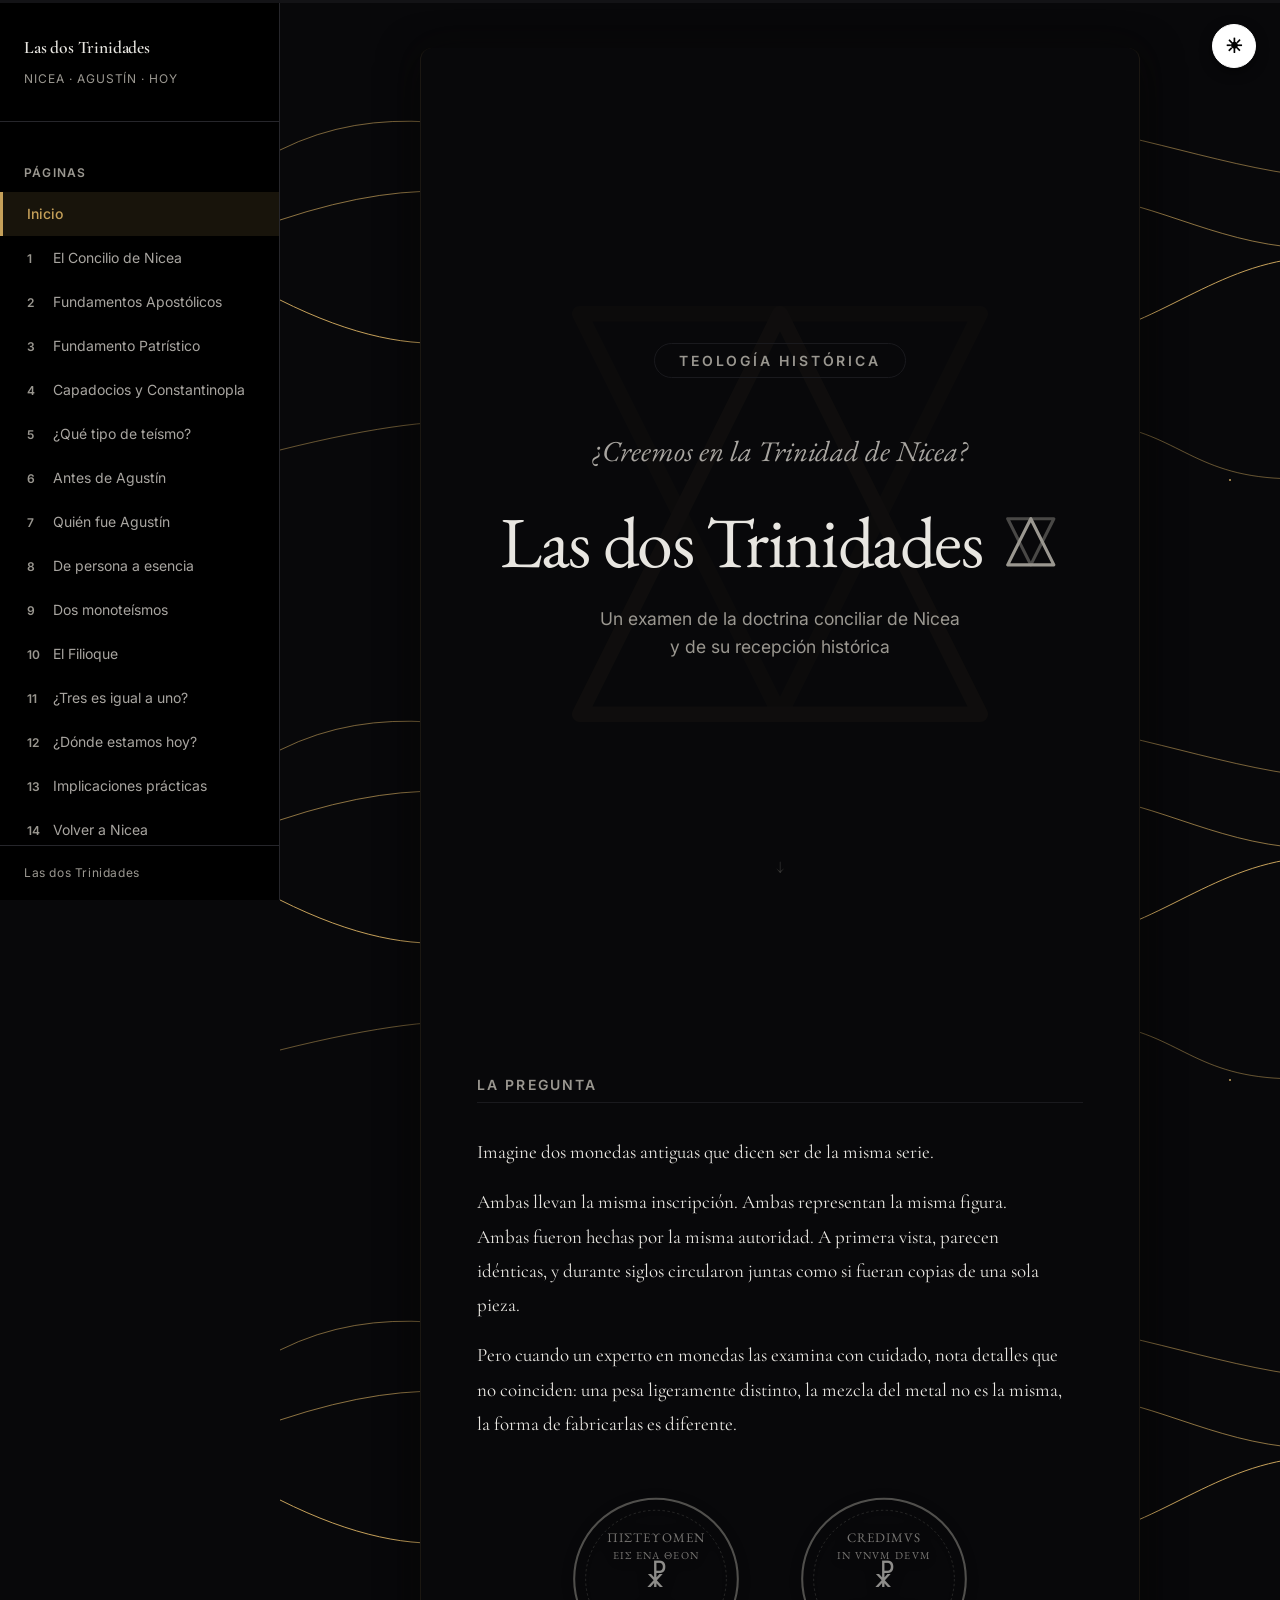
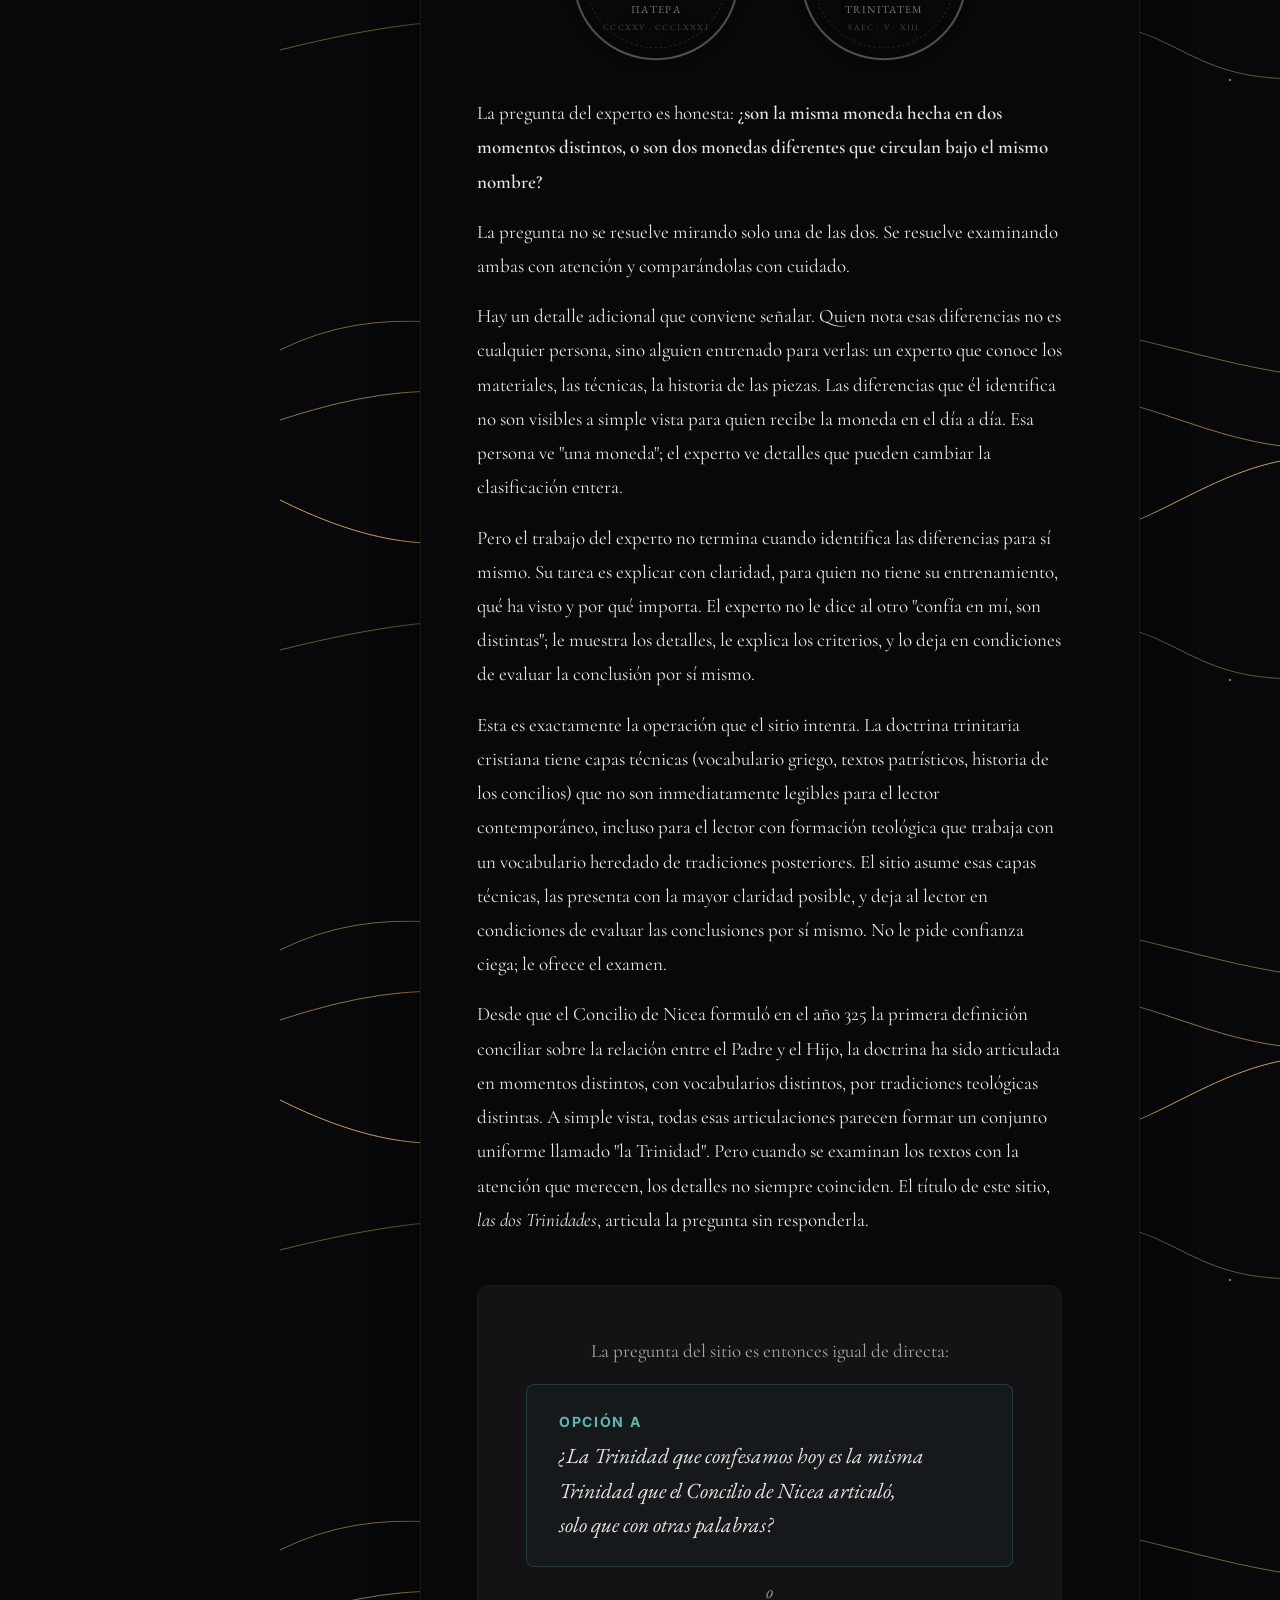
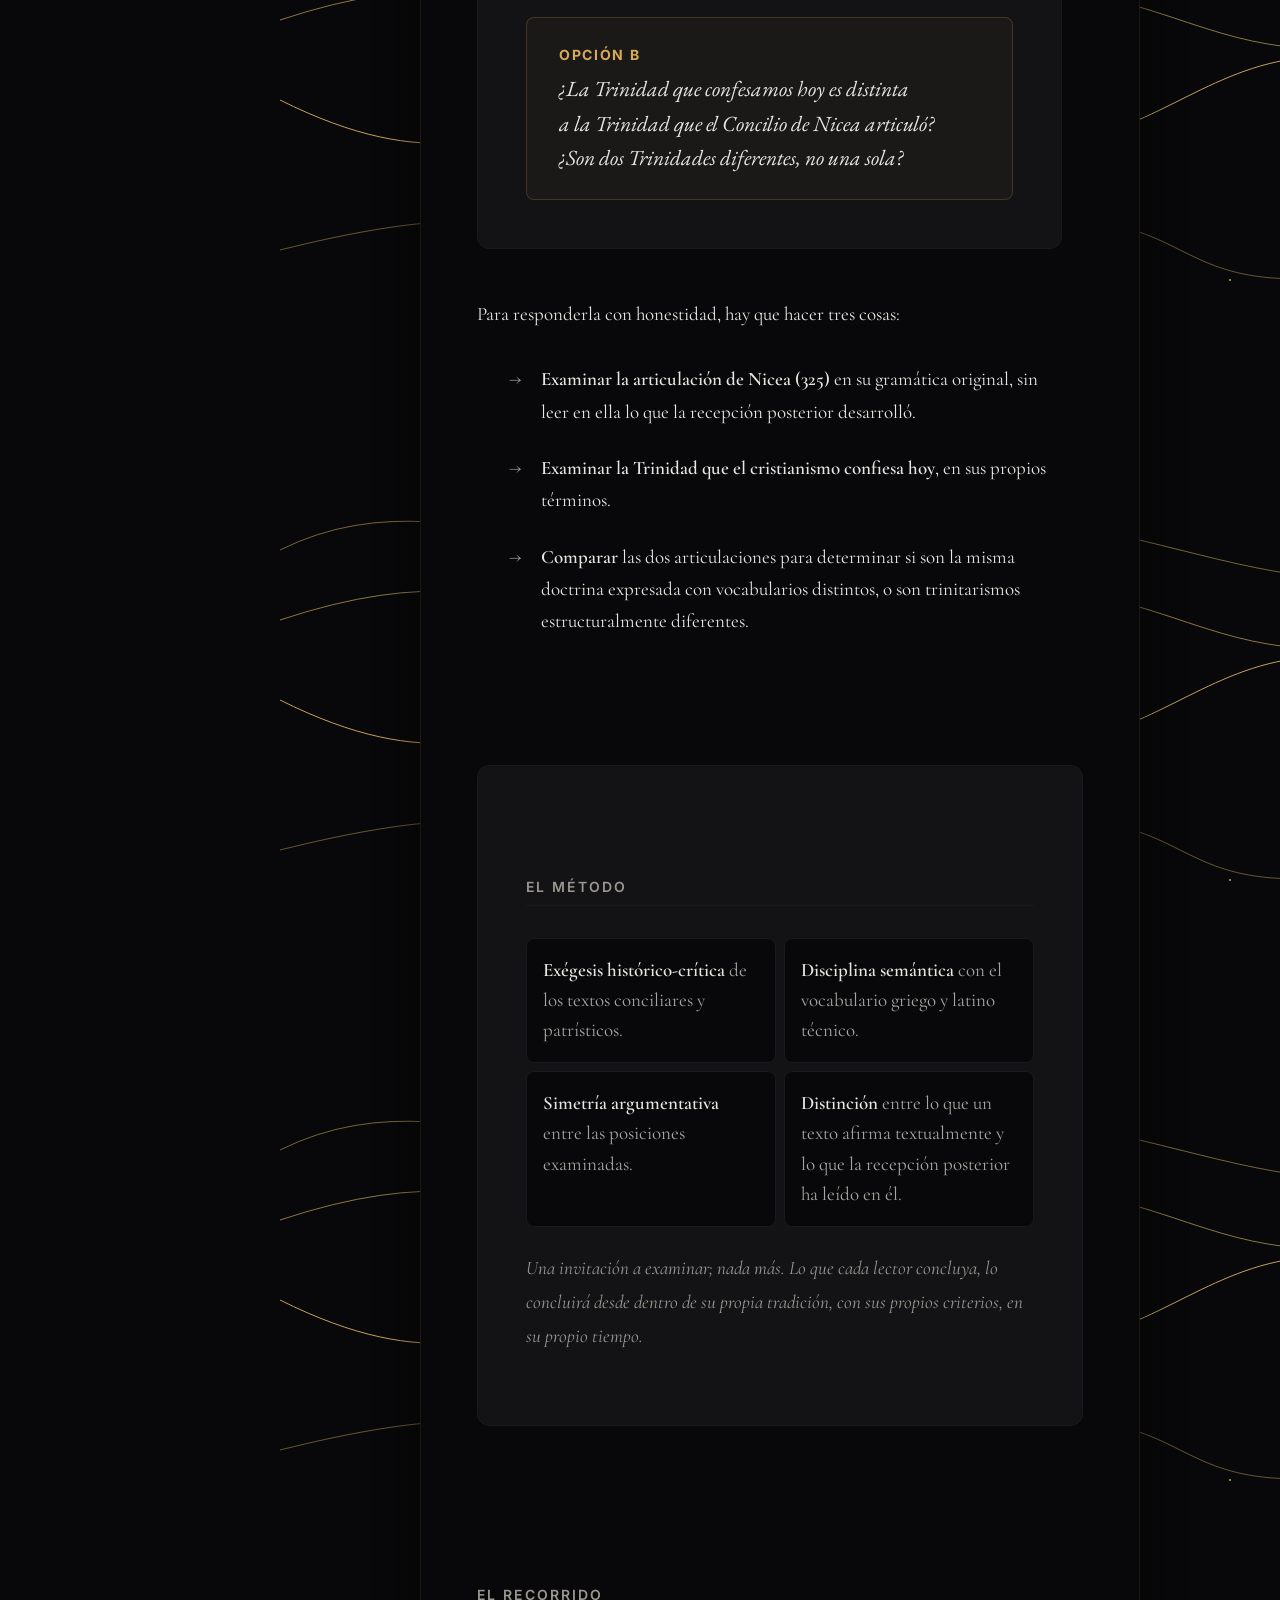
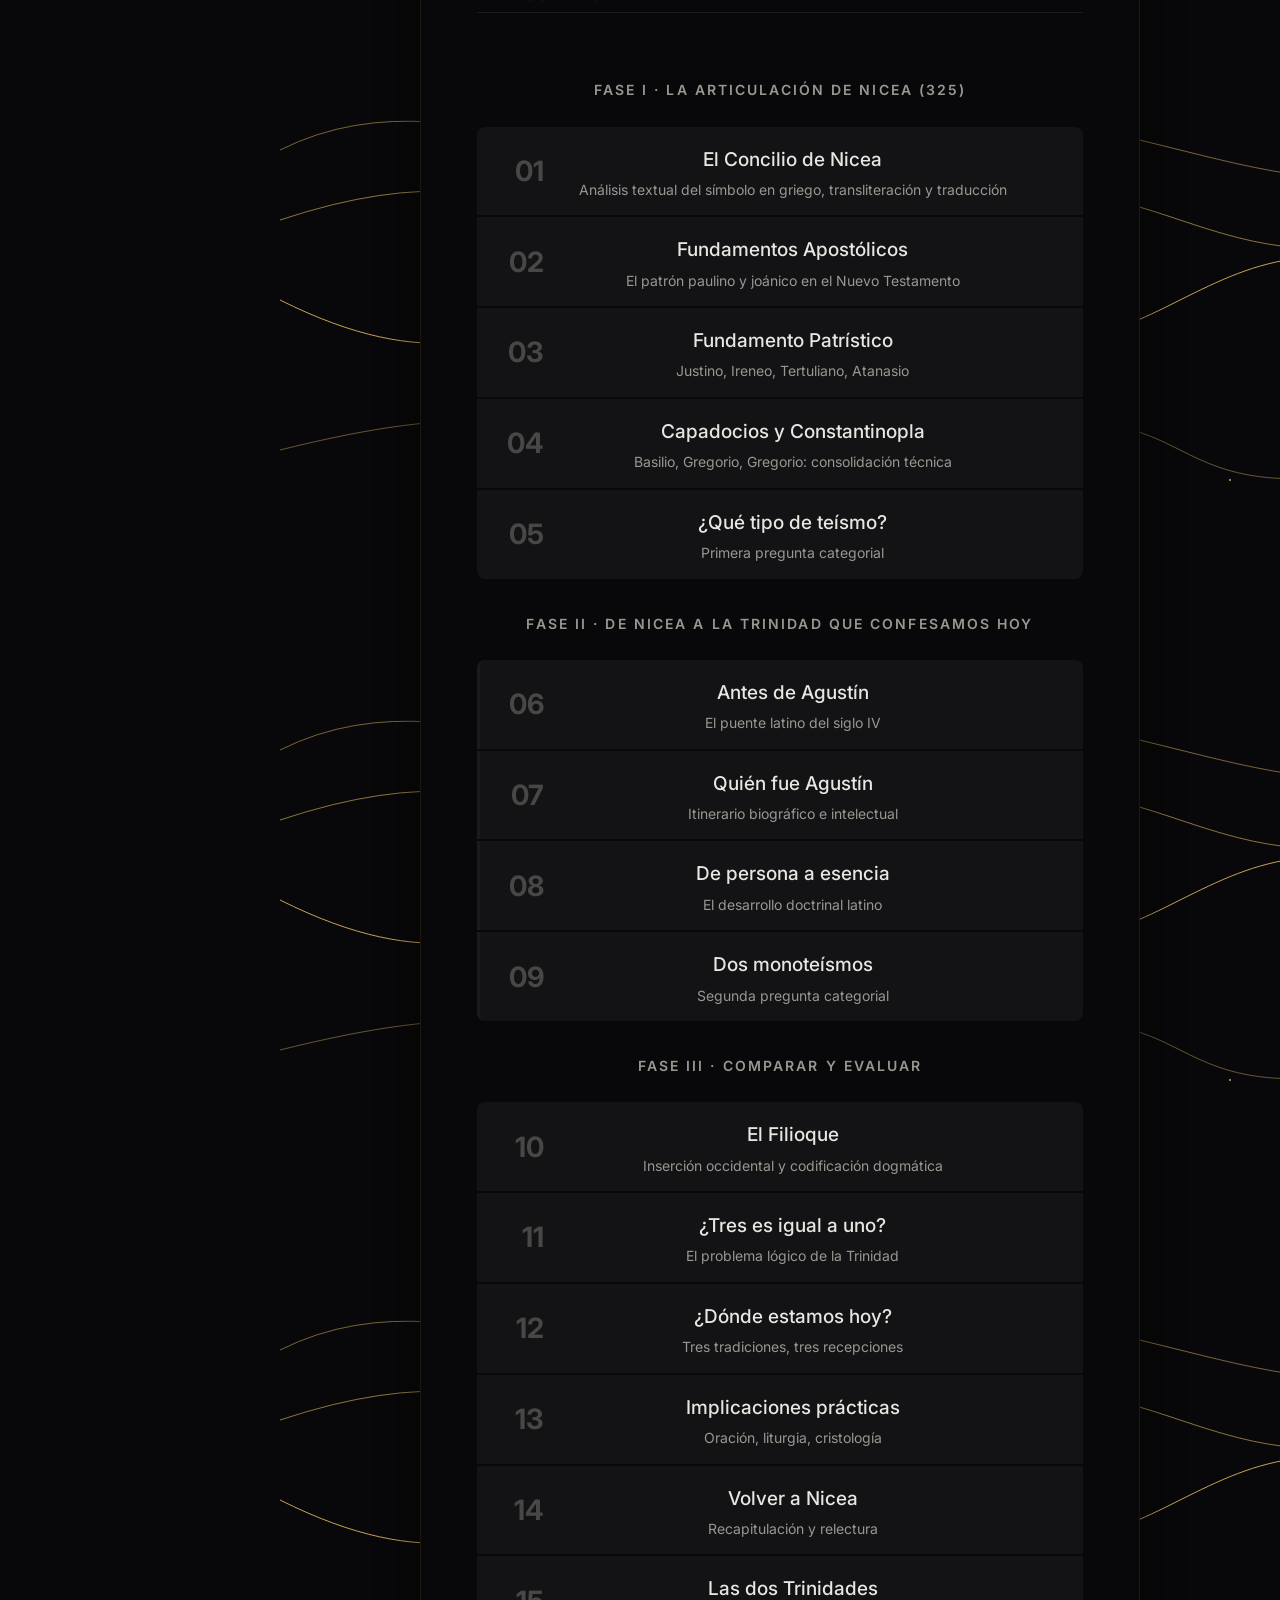
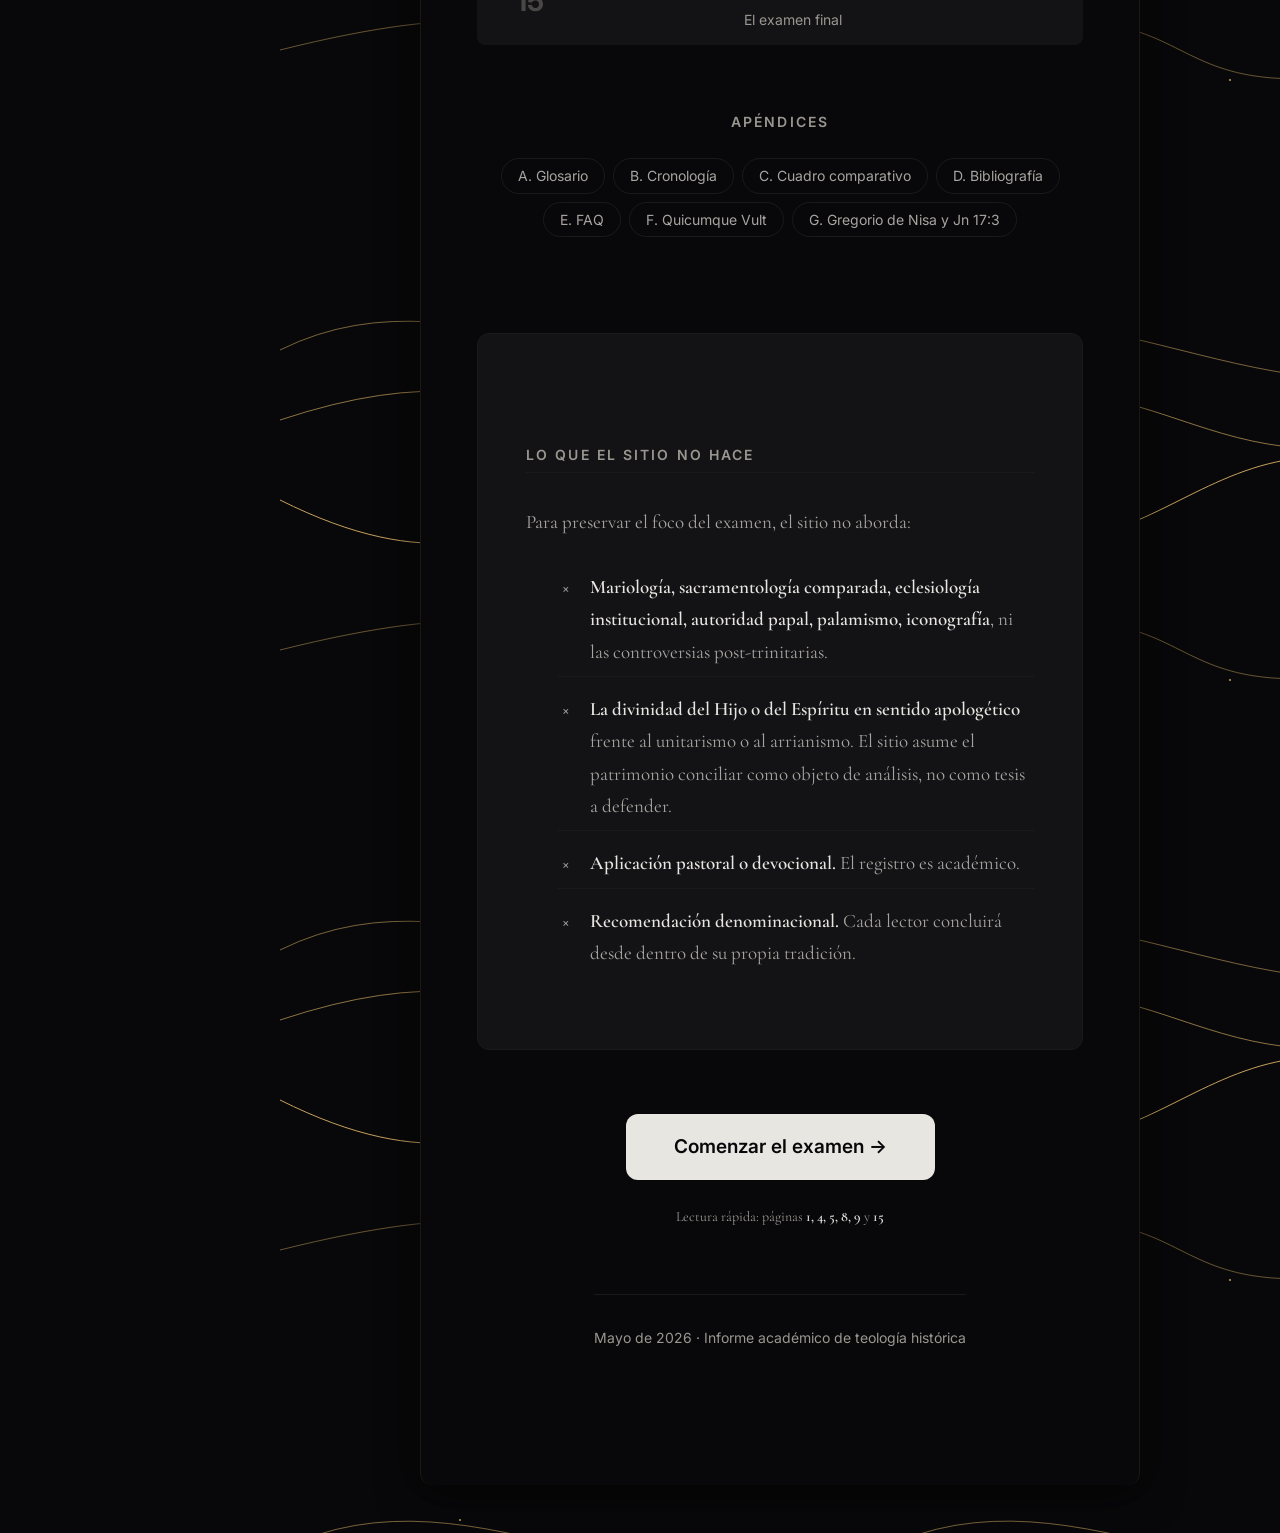
==== commit 004c036a: "Rediseñar boton de tema para que sea flotante, circular y dinamico en la esquina superior derecha" ====
--- a/index.html
+++ b/index.html
@@ -35,10 +35,10 @@
   <meta name="twitter:image" content="https://hotheos.github.io/lasdostrinidades/img/og-image.png">
 
   <!-- Stylesheets -->
-  <link rel="stylesheet" href="css/design-system.css?v=20260521_hilos_solid_v3">
-  <link rel="stylesheet" href="css/layout.css?v=20260521_hilos_solid_v3">
-  <link rel="stylesheet" href="css/components.css?v=20260521_hilos_solid_v3">
-  <link rel="stylesheet" href="css/landing.css?v=20260521_hilos_solid_v3">
+  <link rel="stylesheet" href="css/design-system.css?v=20260521_hilos_solid_v4">
+  <link rel="stylesheet" href="css/layout.css?v=20260521_hilos_solid_v4">
+  <link rel="stylesheet" href="css/components.css?v=20260521_hilos_solid_v4">
+  <link rel="stylesheet" href="css/landing.css?v=20260521_hilos_solid_v4">
 </head>
 <body>
 
@@ -50,6 +50,11 @@
   <!-- Mobile Menu Toggle -->
   <button class="mobile-menu-toggle" id="mobile-menu-toggle" aria-label="Abrir menú">
     ☰
+  </button>
+
+  <!-- Floating Theme Toggle -->
+  <button class="theme-toggle" id="theme-toggle" aria-label="Cambiar tema">
+    <span class="theme-toggle__icon" id="theme-icon">☼</span>
   </button>
 
   <!-- Sidebar Overlay (mobile) -->
@@ -73,10 +78,9 @@
       </nav>
 
       <div class="sidebar__footer">
-        <button class="theme-toggle" id="theme-toggle" aria-label="Cambiar tema">
-          <span class="theme-toggle__icon" id="theme-icon">☀️</span>
-          <span>Tema</span>
-        </button>
+        <div style="font-family: var(--font-ui); font-size: var(--fs-xs); color: var(--text-tertiary); letter-spacing: 0.05em;">
+          Las dos Trinidades
+        </div>
       </div>
     </aside>
 
@@ -96,7 +100,7 @@
   </div>
 
   <!-- Scripts -->
-  <script src="js/markdown-renderer.js?v=20260521_hilos_solid_v3"></script>
-  <script src="js/app.js?v=20260521_hilos_solid_v3"></script>
+  <script src="js/markdown-renderer.js?v=20260521_hilos_solid_v4"></script>
+  <script src="js/app.js?v=20260521_hilos_solid_v4"></script>
 </body>
 </html>
--- a/css/layout.css
+++ b/css/layout.css
@@ -135,30 +135,52 @@
   justify-content: space-between;
 }
 
-/* ---- Theme Toggle ---- */
+/* ---- Floating Theme Toggle ---- */
 .theme-toggle {
+  position: fixed;
+  top: 1.5rem;
+  right: 1.5rem;
+  z-index: var(--z-progress);
+  width: 44px;
+  height: 44px;
+  border-radius: 50%;
   display: flex;
   align-items: center;
-  gap: var(--space-sm);
-  background: none;
-  border: 1px solid var(--border-color);
-  border-radius: var(--radius-md);
-  padding: var(--space-xs) var(--space-sm);
+  justify-content: center;
   cursor: pointer;
-  font-family: var(--font-ui);
-  font-size: var(--fs-xs);
-  color: var(--text-secondary);
-  transition: all var(--transition-fast);
+  transition: all var(--transition-base);
+  box-shadow: var(--shadow-md);
+  border: 1px solid transparent;
+  -webkit-tap-highlight-color: transparent;
+}
+
+/* Light theme: subtle black button */
+[data-theme="light"] .theme-toggle {
+  background-color: #000000;
+  color: #FFFFFF;
+  border-color: #000000;
+}
+
+/* Dark theme: subtle white button */
+[data-theme="dark"] .theme-toggle {
+  background-color: #FFFFFF;
+  color: #000000;
+  border-color: #FFFFFF;
 }
 
 .theme-toggle:hover {
-  border-color: var(--link-color);
-  color: var(--text-primary);
+  transform: translateY(-2px);
+  box-shadow: var(--shadow-lg);
+}
+
+.theme-toggle:active {
+  transform: translateY(0);
 }
 
 .theme-toggle__icon {
-  font-size: 1rem;
+  font-size: 1.25rem;
   line-height: 1;
+  font-weight: bold;
 }
 
 /* ---- Main Content ---- */
@@ -417,6 +439,11 @@
     left: calc(var(--space-md) + env(safe-area-inset-left));
   }
 
+  .theme-toggle {
+    top: calc(1.5rem + env(safe-area-inset-top));
+    right: calc(1.5rem + env(safe-area-inset-right));
+  }
+
   .content {
     padding-left: calc(var(--space-lg) + env(safe-area-inset-left));
     padding-right: calc(var(--space-lg) + env(safe-area-inset-right));
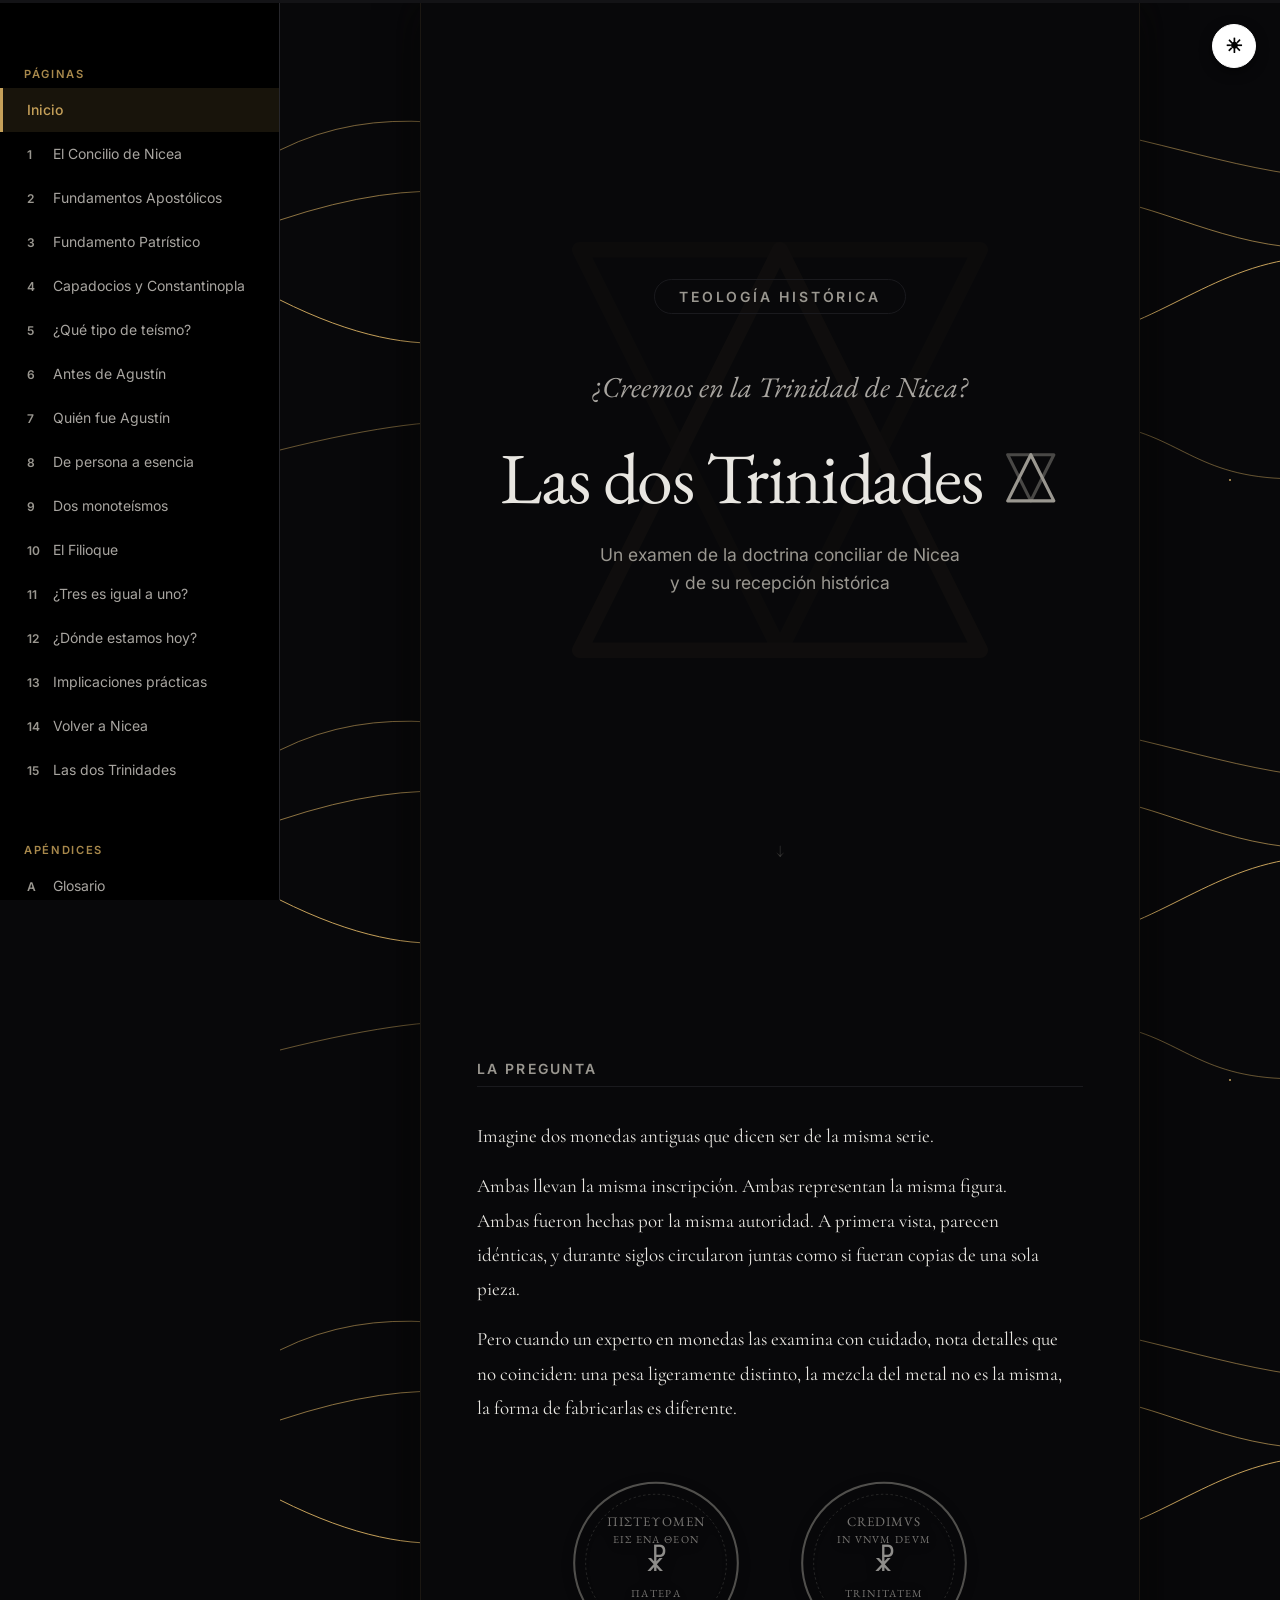
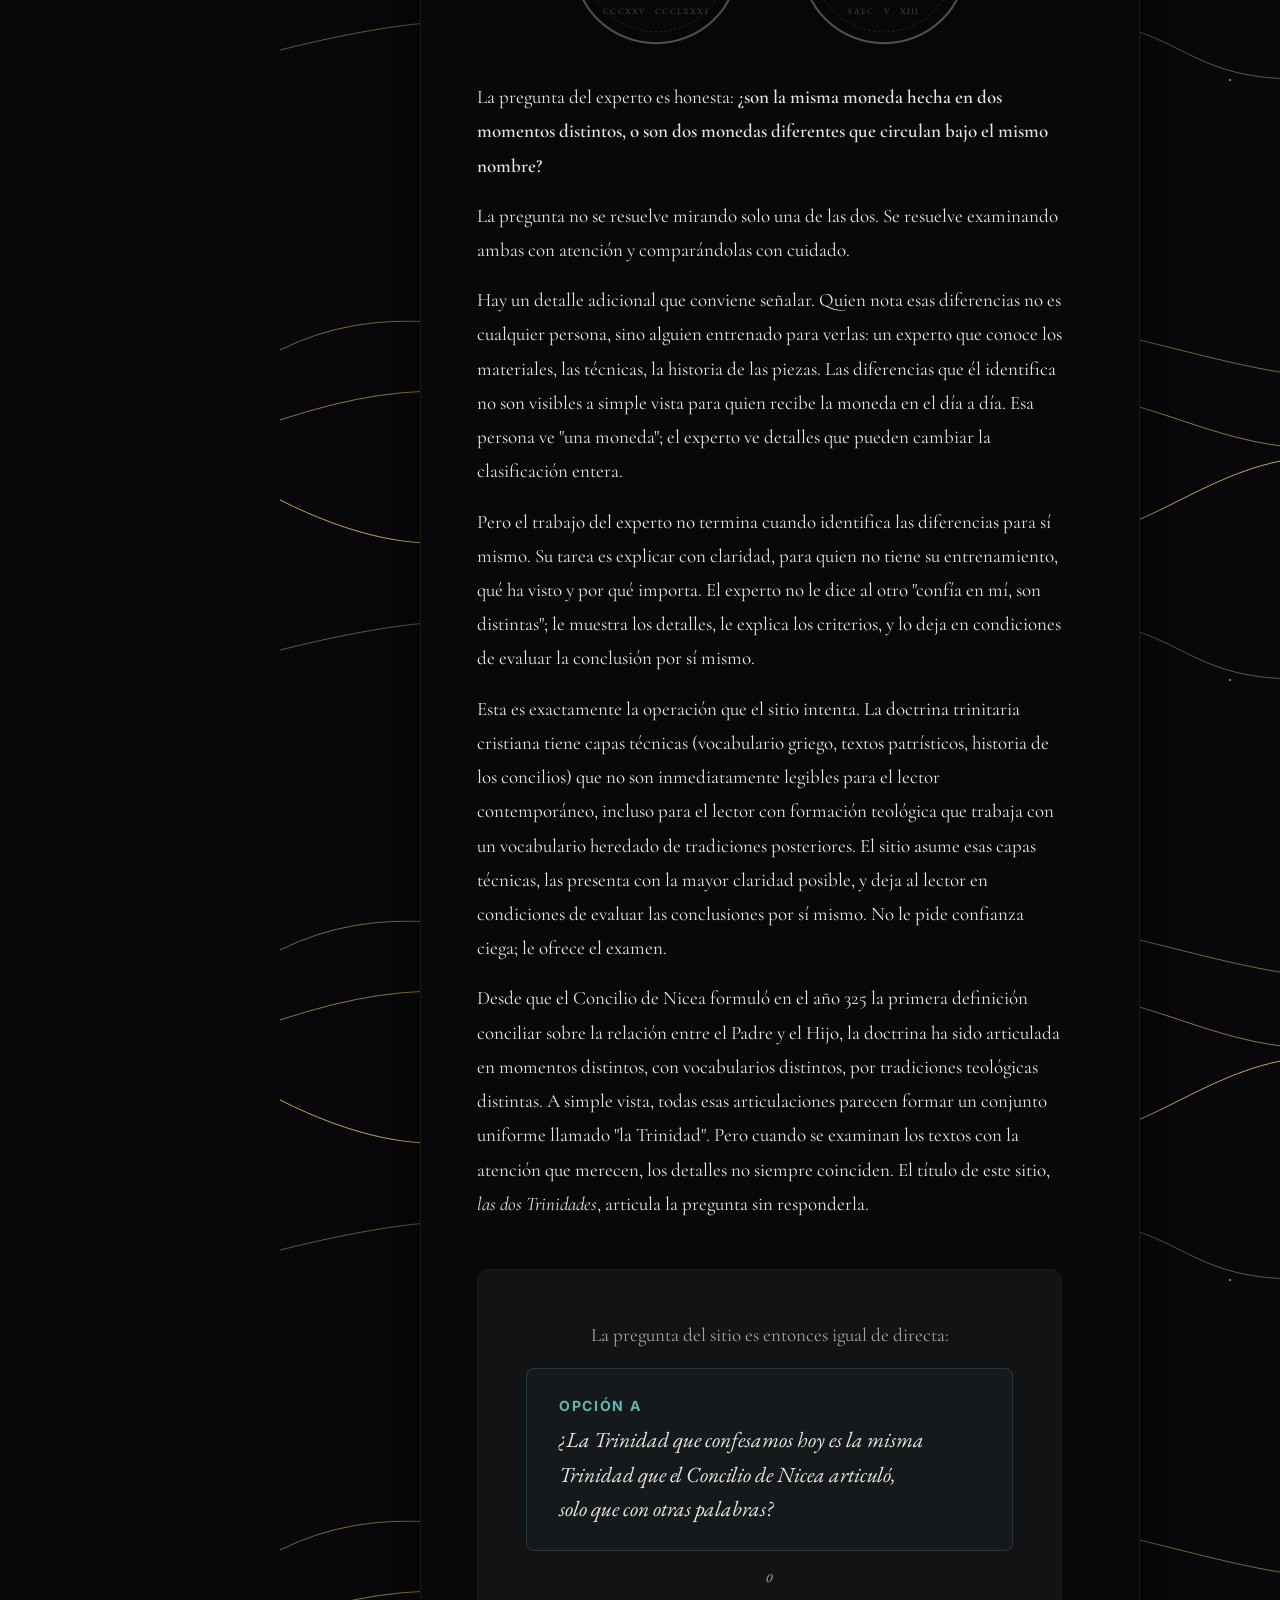
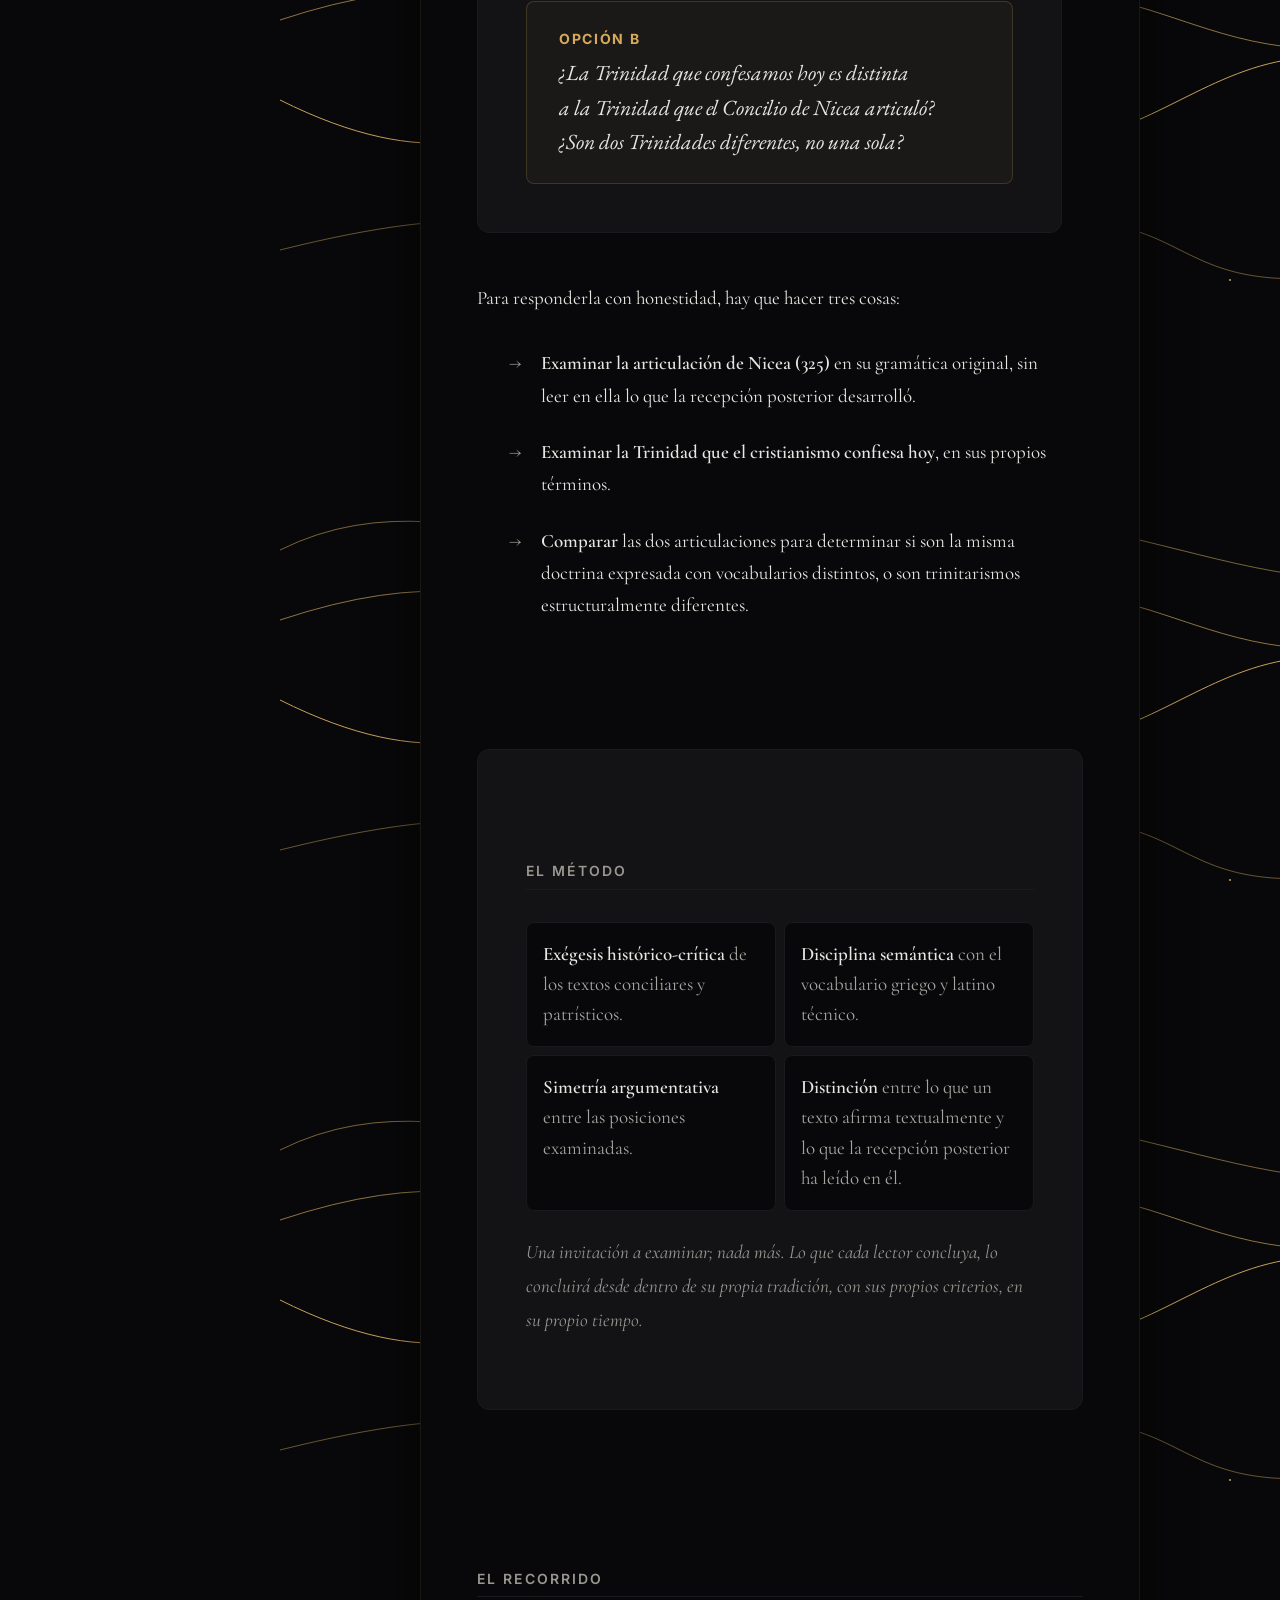
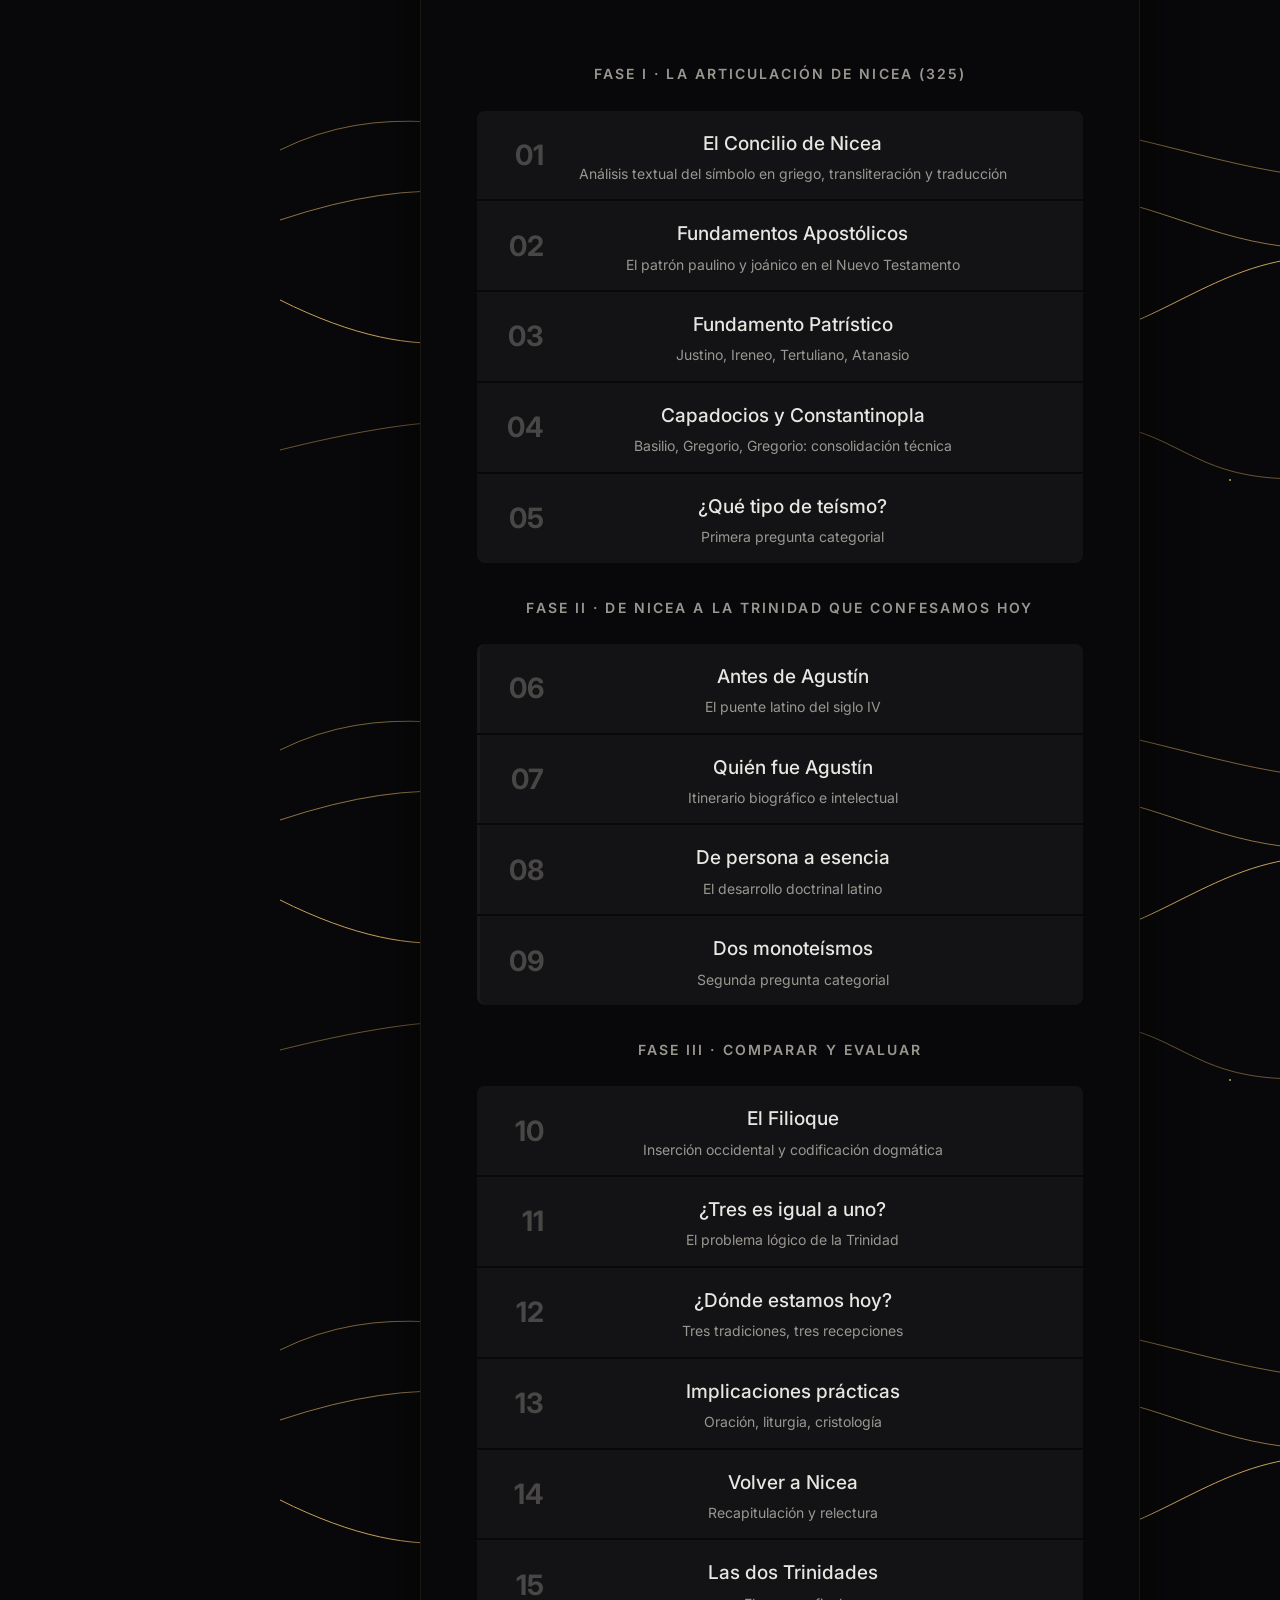
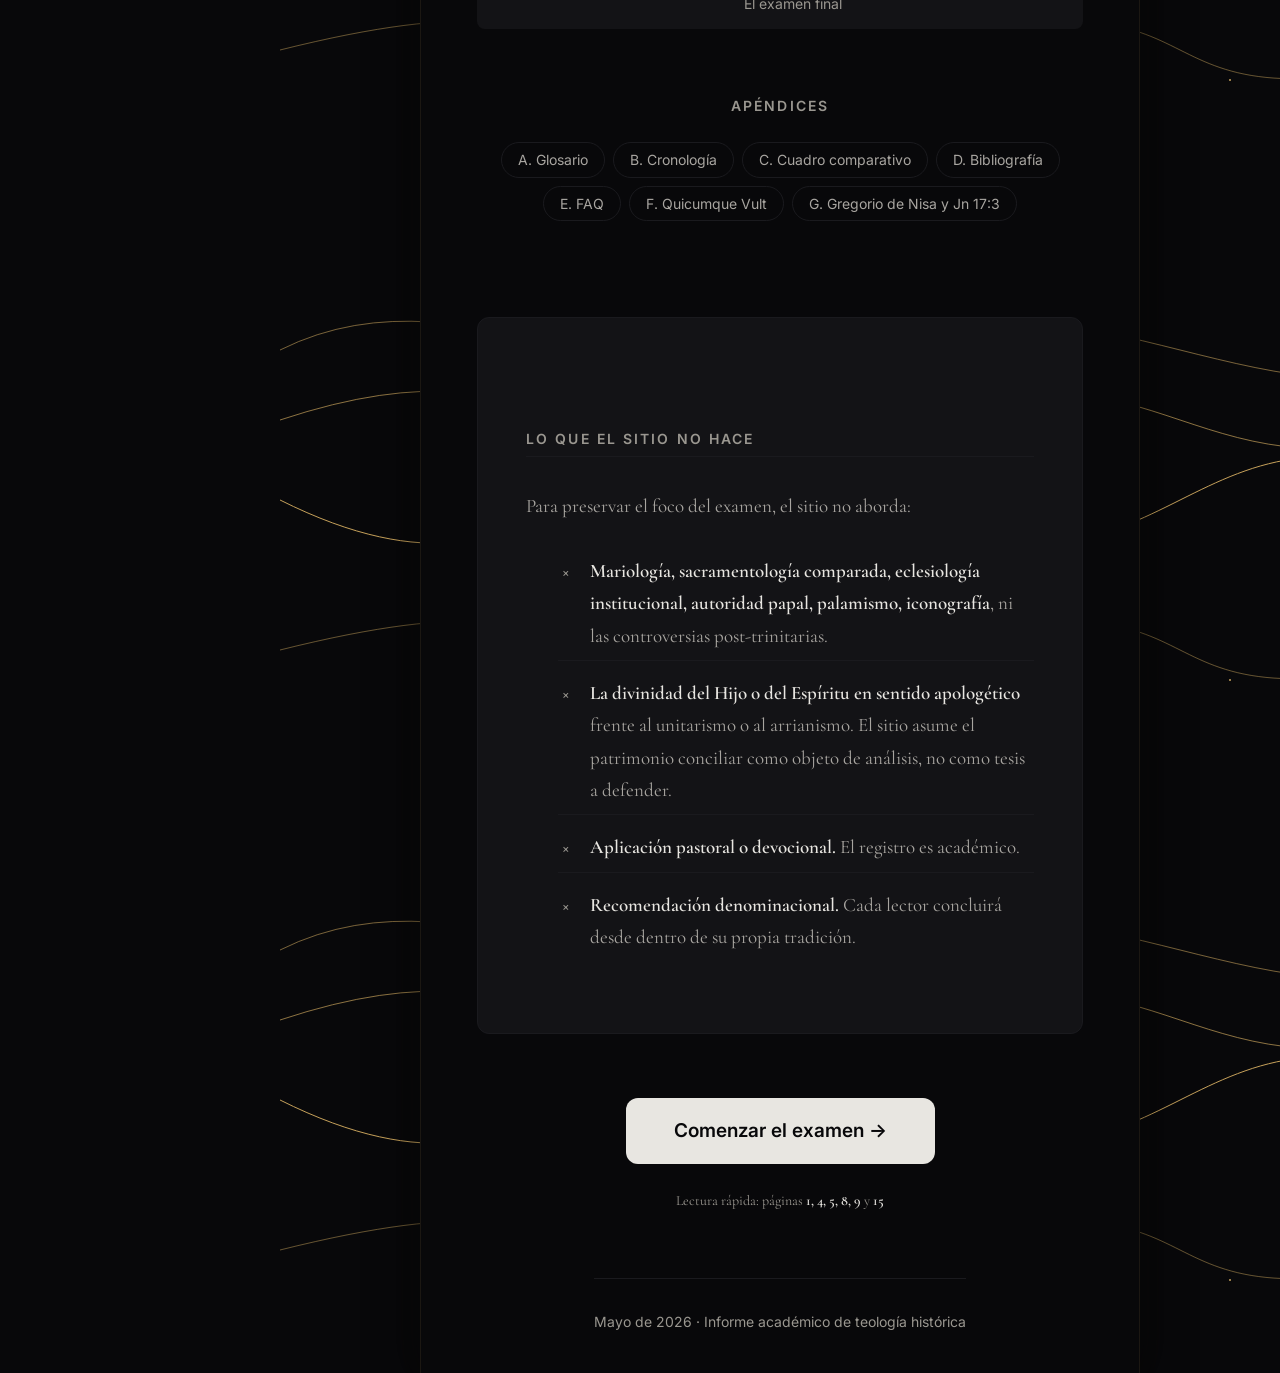
==== commit 18c07ea7: "style: simplificar barra lateral y centrar hero de inicio" ====
--- a/index.html
+++ b/index.html
@@ -35,10 +35,10 @@
   <meta name="twitter:image" content="https://hotheos.github.io/lasdostrinidades/img/og-image.png">
 
   <!-- Stylesheets -->
-  <link rel="stylesheet" href="css/design-system.css?v=20260521_hilos_solid_v4">
-  <link rel="stylesheet" href="css/layout.css?v=20260521_hilos_solid_v4">
-  <link rel="stylesheet" href="css/components.css?v=20260521_hilos_solid_v4">
-  <link rel="stylesheet" href="css/landing.css?v=20260521_hilos_solid_v4">
+  <link rel="stylesheet" href="css/design-system.css?v=20260521_sidebar_hero_v5">
+  <link rel="stylesheet" href="css/layout.css?v=20260521_sidebar_hero_v5">
+  <link rel="stylesheet" href="css/components.css?v=20260521_sidebar_hero_v5">
+  <link rel="stylesheet" href="css/landing.css?v=20260521_sidebar_hero_v5">
 </head>
 <body>
 
@@ -68,20 +68,9 @@
 
     <!-- Sidebar -->
     <aside class="sidebar" id="sidebar">
-      <div class="sidebar__header">
-        <a href="#inicio" class="sidebar__title">Las dos Trinidades</a>
-        <div class="sidebar__subtitle">Nicea · Agustín · Hoy</div>
-      </div>
-
       <nav class="sidebar__nav" id="sidebar-nav" aria-label="Navegación principal">
         <!-- Built by JS -->
       </nav>
-
-      <div class="sidebar__footer">
-        <div style="font-family: var(--font-ui); font-size: var(--fs-xs); color: var(--text-tertiary); letter-spacing: 0.05em;">
-          Las dos Trinidades
-        </div>
-      </div>
     </aside>
 
     <!-- Main Content -->
@@ -100,7 +89,7 @@
   </div>
 
   <!-- Scripts -->
-  <script src="js/markdown-renderer.js?v=20260521_hilos_solid_v4"></script>
-  <script src="js/app.js?v=20260521_hilos_solid_v4"></script>
+  <script src="js/markdown-renderer.js?v=20260521_sidebar_hero_v5"></script>
+  <script src="js/app.js?v=20260521_sidebar_hero_v5"></script>
 </body>
 </html>
--- a/css/layout.css
+++ b/css/layout.css
@@ -46,44 +46,21 @@
   transition: transform var(--transition-base);
 }
 
-.sidebar__header {
-  padding: var(--space-xl) var(--space-lg);
-  border-bottom: 1px solid var(--border-color);
-}
-
-.sidebar__title {
-  font-family: var(--font-body);
-  font-size: var(--fs-md);
-  font-weight: 600;
-  color: var(--text-primary);
-  text-decoration: none;
-  letter-spacing: -0.01em;
-  display: block;
-}
-
-.sidebar__subtitle {
-  font-family: var(--font-ui);
-  font-size: var(--fs-xs);
-  color: var(--text-tertiary);
-  margin-top: var(--space-xs);
-  text-transform: uppercase;
-  letter-spacing: 0.08em;
-}
-
 .sidebar__nav {
   flex: 1;
-  padding: var(--space-md) 0;
+  padding: var(--space-xl) 0;
   overflow-y: auto;
 }
 
 .sidebar__section-label {
   font-family: var(--font-ui);
-  font-size: var(--fs-xs);
+  font-size: 0.7rem;
   font-weight: 600;
-  color: var(--text-tertiary);
+  color: var(--accent-neutral);
   text-transform: uppercase;
-  letter-spacing: 0.1em;
-  padding: var(--space-lg) var(--space-lg) var(--space-sm);
+  letter-spacing: 0.15em;
+  padding: var(--space-xl) var(--space-lg) var(--space-xs);
+  opacity: 0.85;
 }
 
 .sidebar__link {
@@ -95,7 +72,7 @@
   font-size: var(--fs-sm);
   color: var(--sidebar-text);
   text-decoration: none;
-  transition: all var(--transition-fast);
+  transition: background-color var(--transition-fast), color var(--transition-fast), border-left-color var(--transition-fast), padding-left var(--transition-fast);
   border-left: 3px solid transparent;
   line-height: 1.4;
   min-height: 44px;
@@ -106,6 +83,7 @@
   background: var(--sidebar-hover);
   color: var(--text-primary);
   text-decoration: none;
+  padding-left: calc(var(--space-lg) + 4px);
 }
 
 .sidebar__link.active {
@@ -127,13 +105,6 @@
   color: var(--sidebar-text-active);
 }
 
-.sidebar__footer {
-  padding: var(--space-md) var(--space-lg);
-  border-top: 1px solid var(--border-color);
-  display: flex;
-  align-items: center;
-  justify-content: space-between;
-}
 
 /* ---- Floating Theme Toggle ---- */
 .theme-toggle {
@@ -216,6 +187,27 @@
     box-shadow: var(--shadow-content-glow);
     margin-top: var(--space-2xl);
     margin-bottom: var(--space-2xl);
+  }
+}
+
+/* Zero out padding and margin for landing page content container to allow perfect vertical centering */
+.content:has(.landing) {
+  padding-top: 0 !important;
+  padding-bottom: 0 !important;
+}
+
+@media (min-width: 901px) {
+  .content:has(.landing) {
+    margin-top: 0 !important;
+    margin-bottom: 0 !important;
+    border-radius: 0 !important;
+    min-height: 100vh;
+  }
+}
+
+@media (max-width: 900px) {
+  .content:has(.landing) {
+    padding-top: 0 !important;
   }
 }
 
--- a/css/landing.css
+++ b/css/landing.css
@@ -15,11 +15,12 @@
   display: flex;
   flex-direction: column;
   align-items: center;
-  min-height: calc(100vh - 6rem);
+  min-height: 100vh;
   justify-content: center;
   padding: var(--space-3xl) 0;
   width: 100%;
   position: relative;
+  box-sizing: border-box;
 }
 
 .hero__badge {
@@ -554,7 +555,7 @@
 /* ---- Responsive ---- */
 @media (max-width: 768px) {
   .landing { padding: 0 var(--space-md) var(--space-sm); }
-  .hero { min-height: auto; padding: var(--space-2xl) 0; }
+  .hero { min-height: 80vh; padding: calc(var(--space-4xl) + 20px) 0 var(--space-xl); box-sizing: border-box; }
   .hero__title { font-size: 2.2rem; }
   .hero__scroll-hint { display: none; }
 
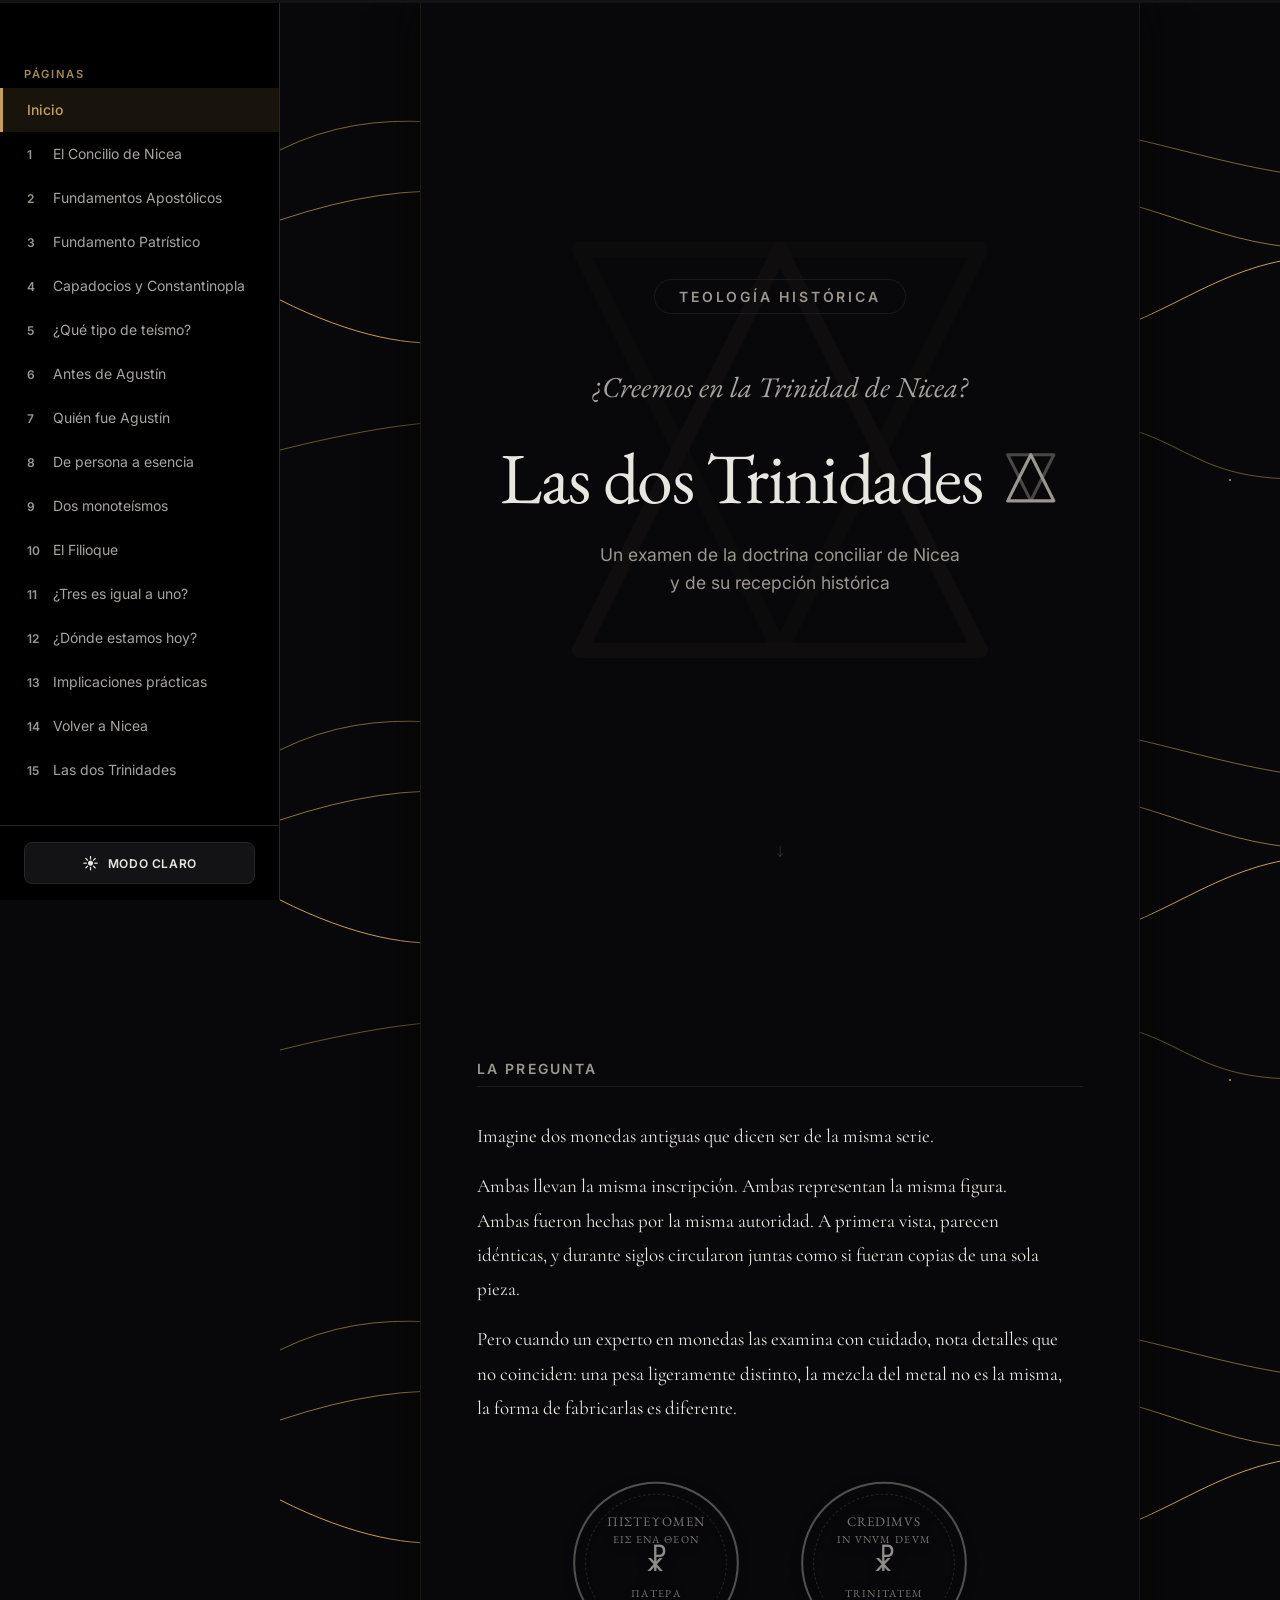
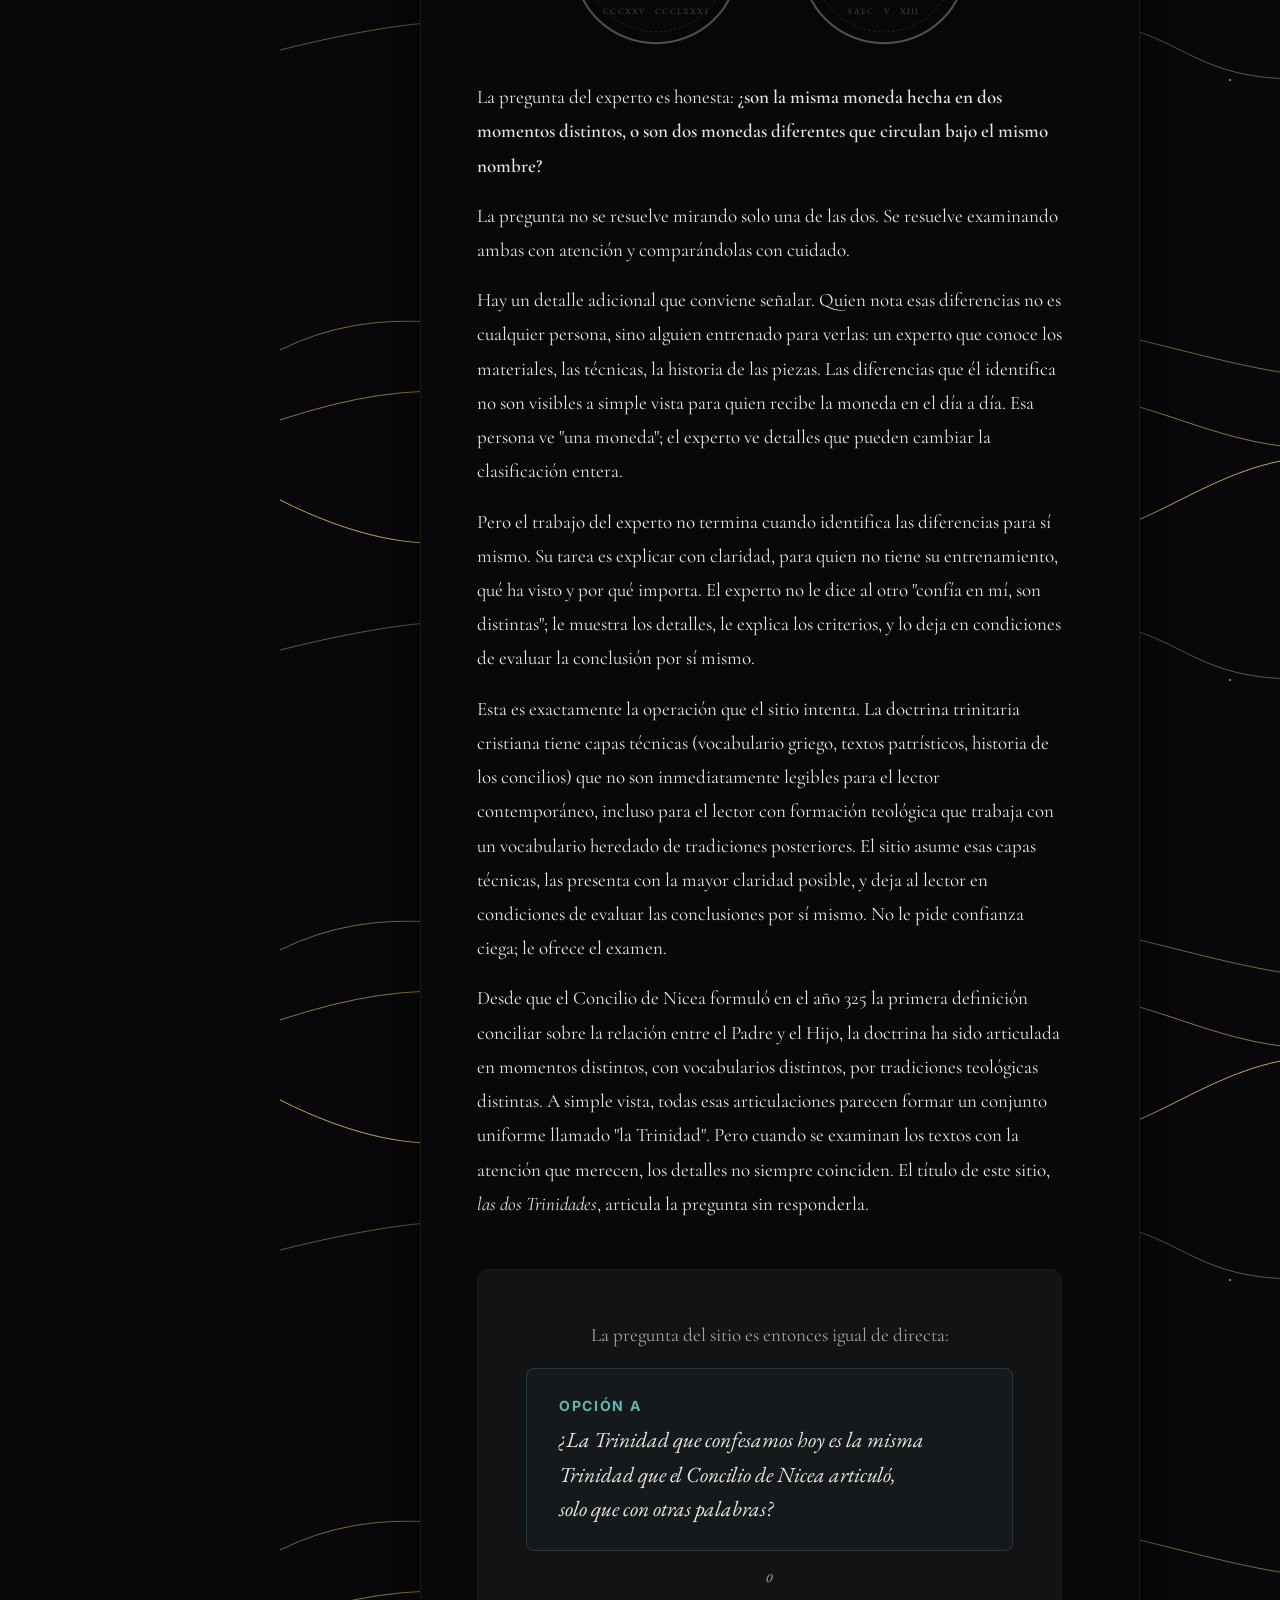
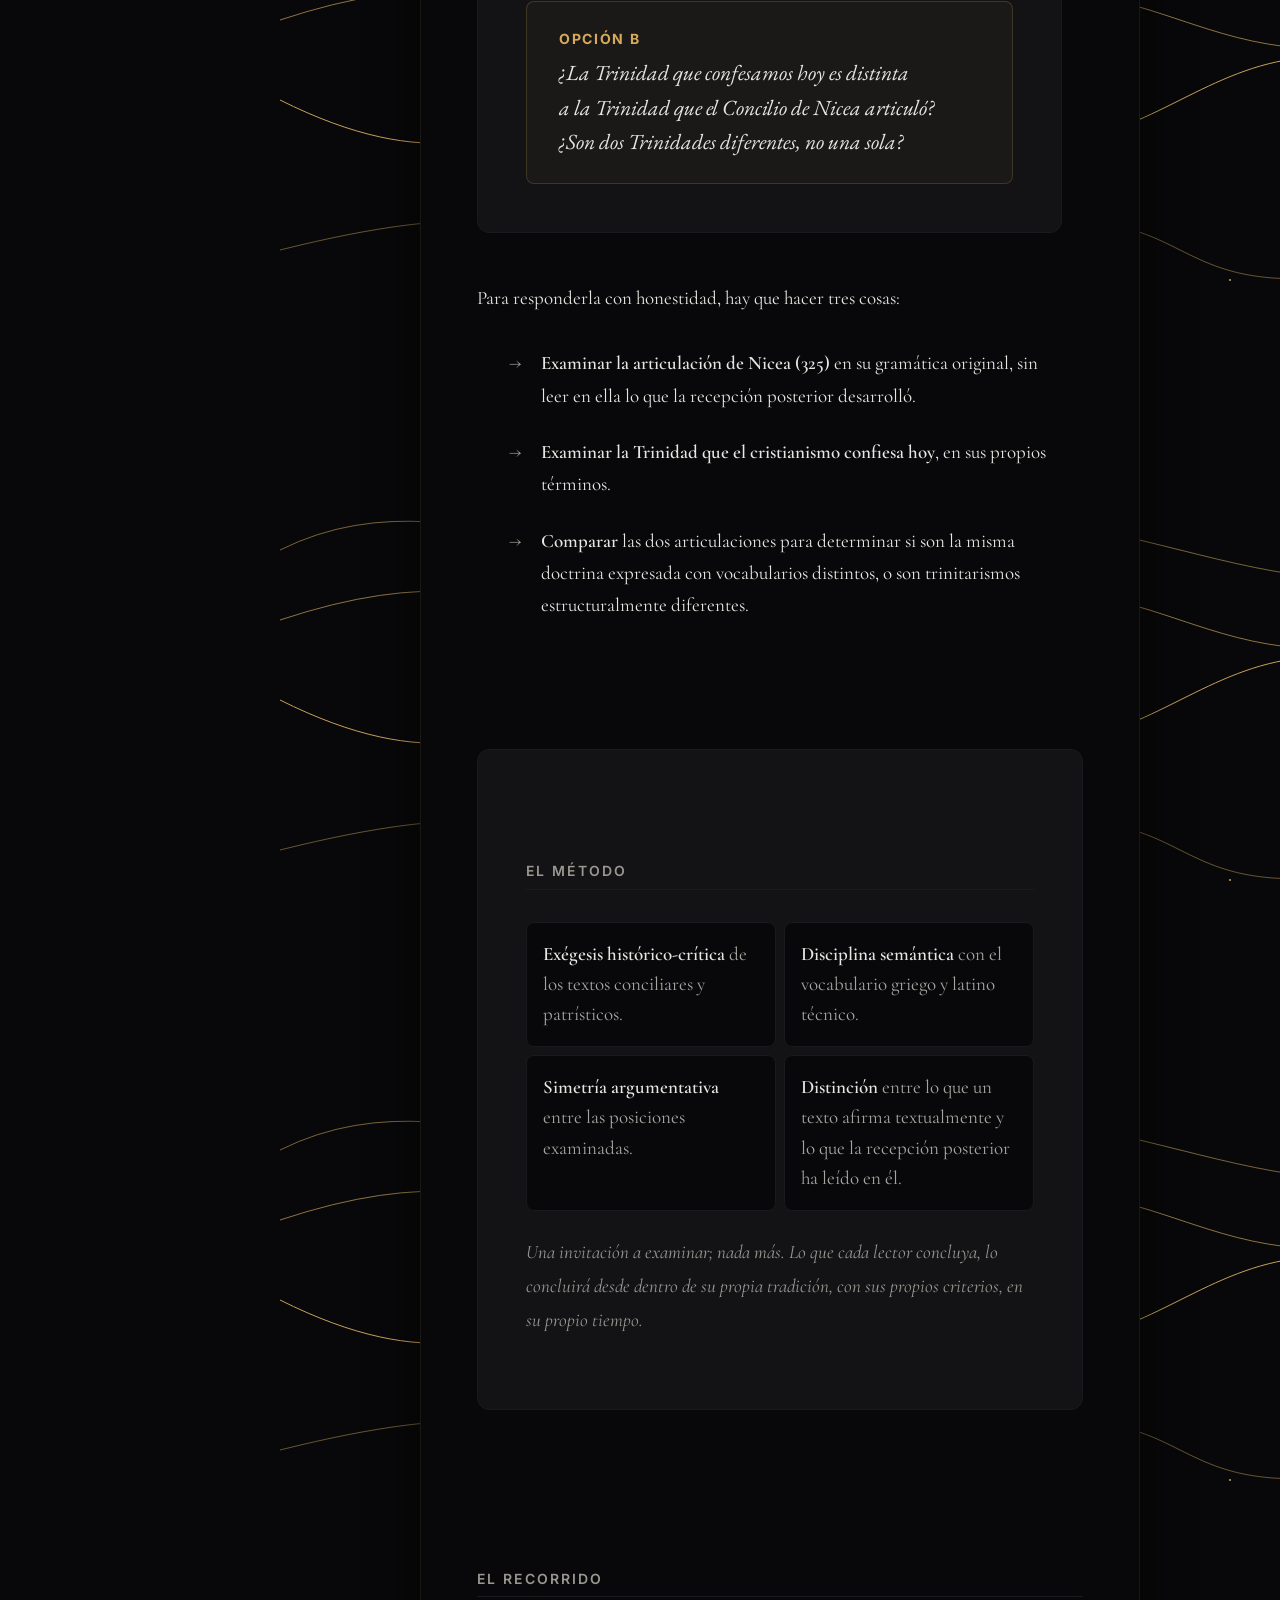
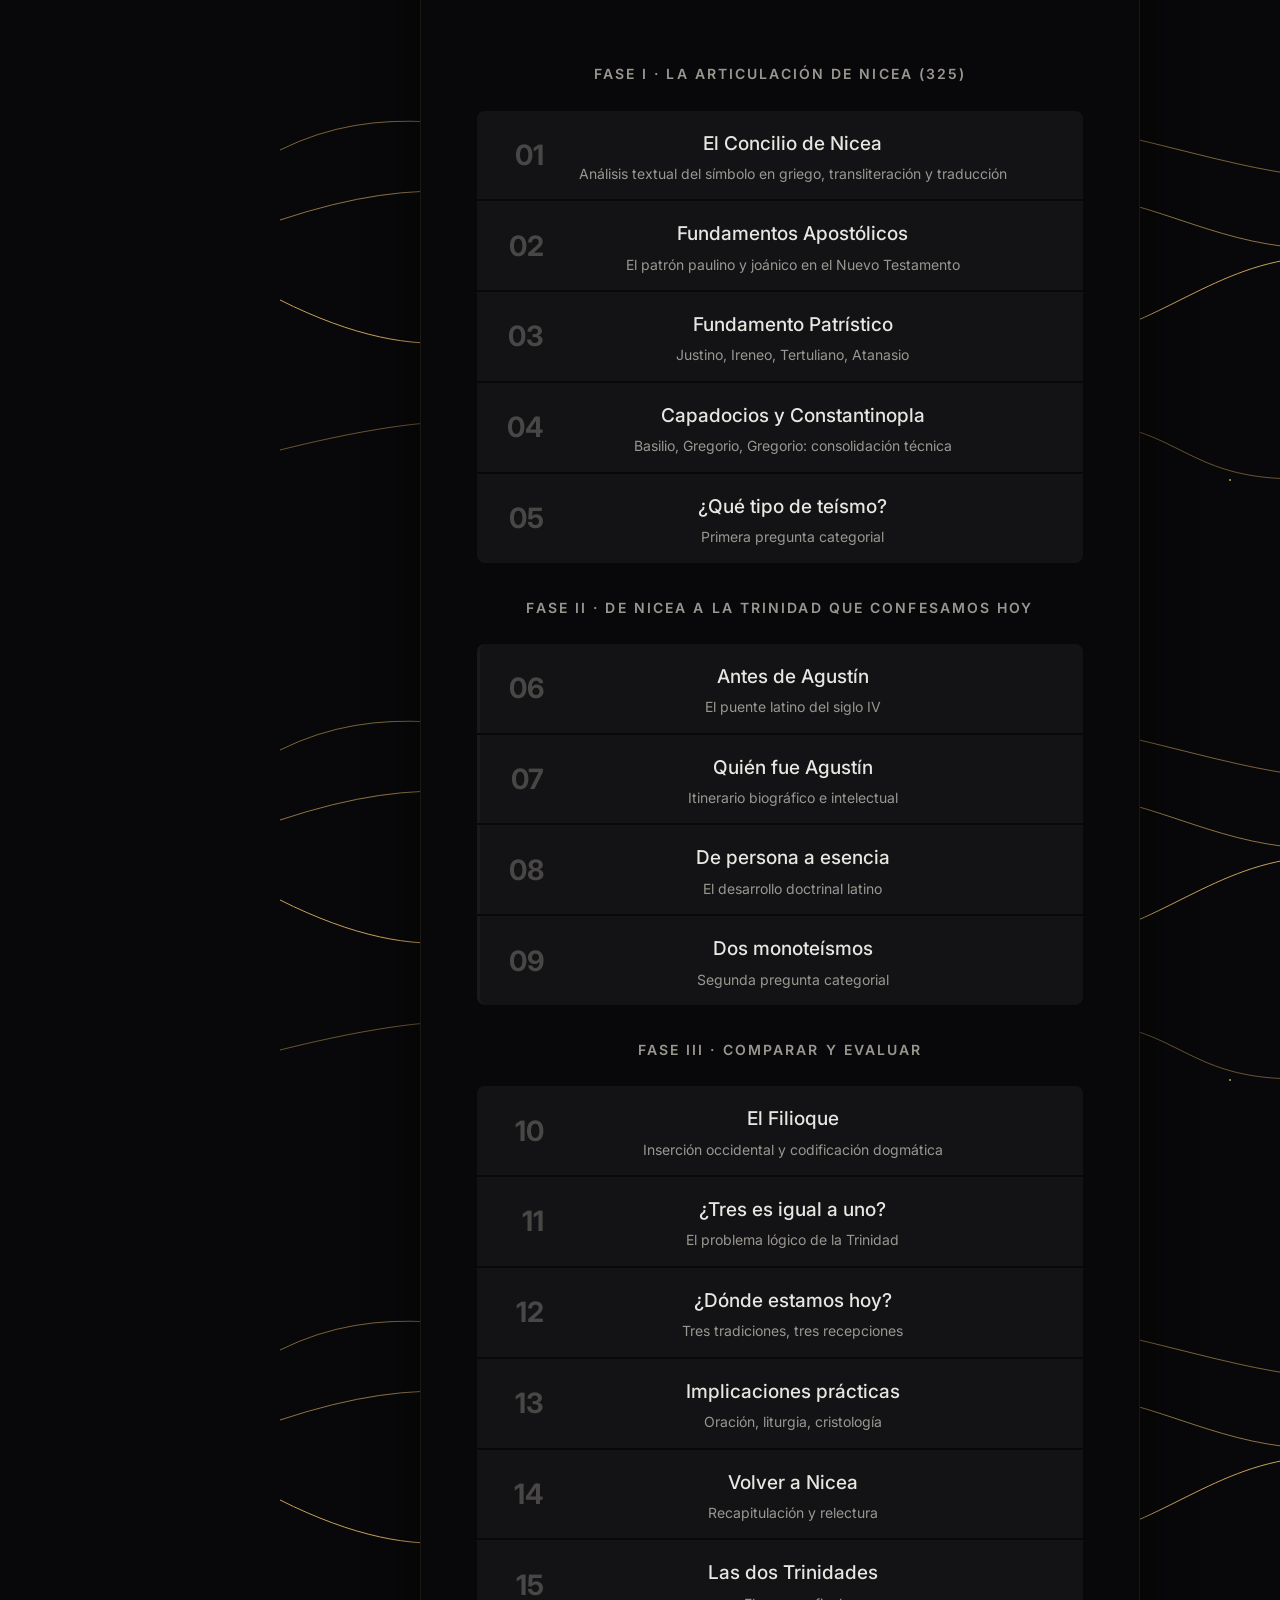
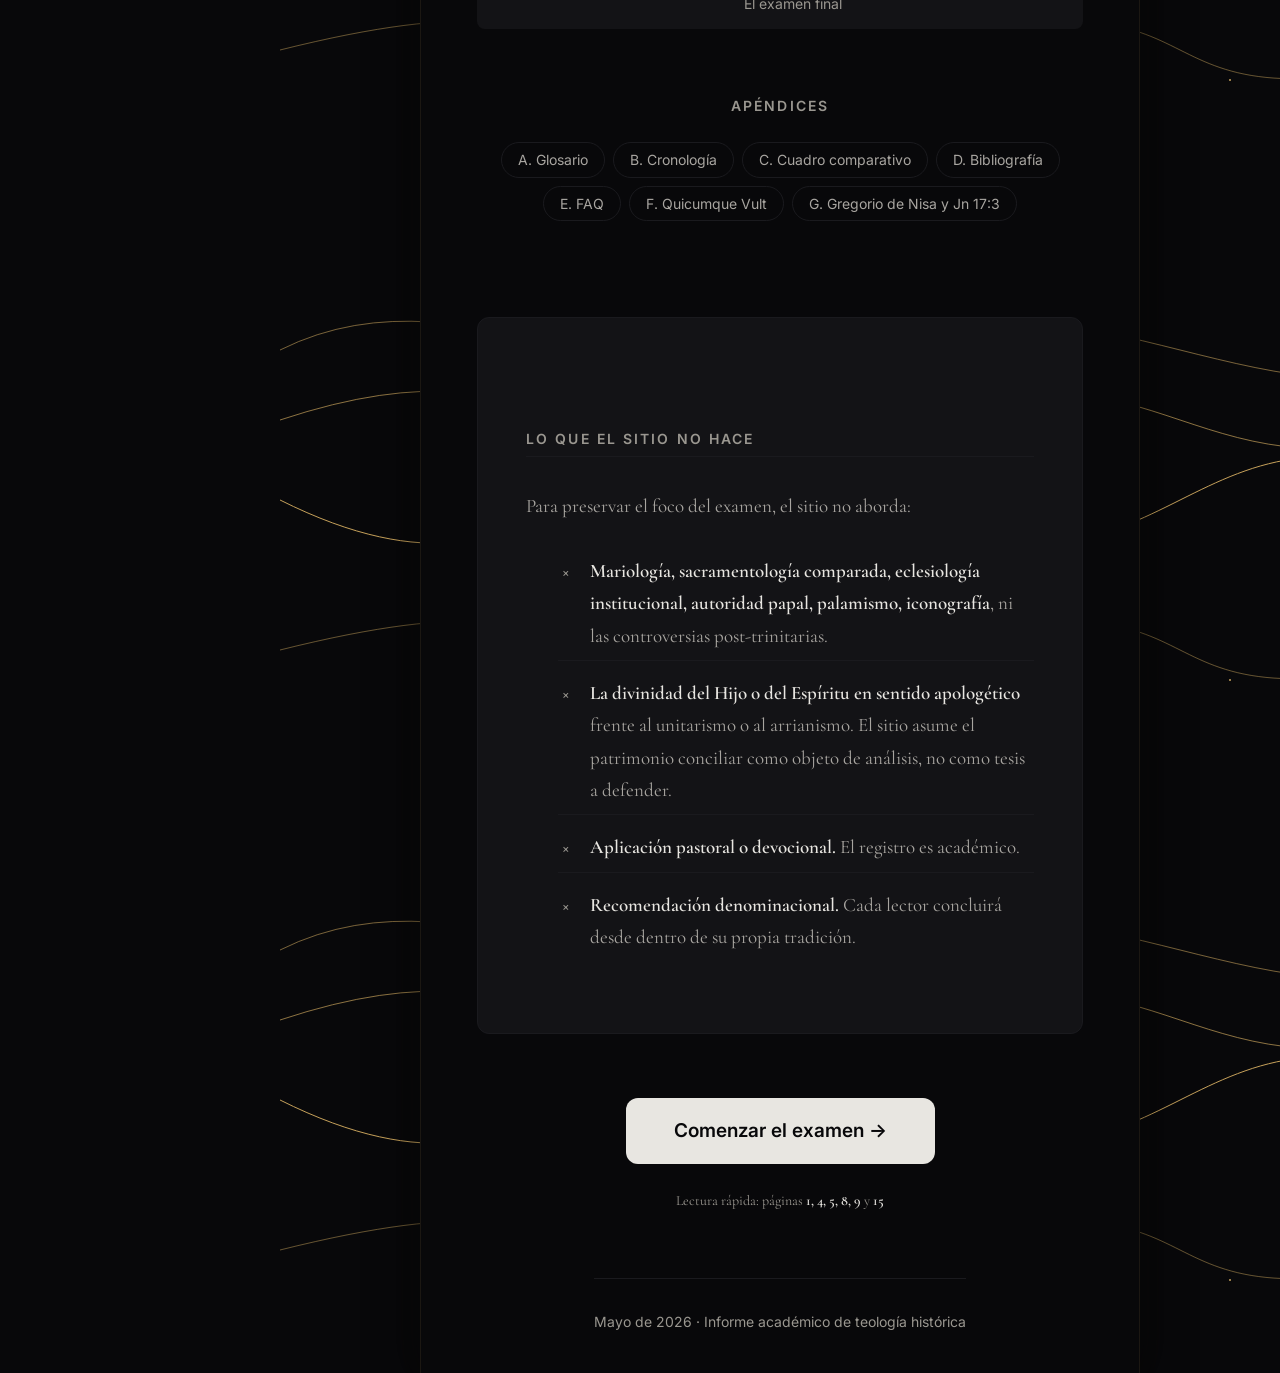
==== commit 8aa0aec2: "feat: integrar sistema de comentarios academicos Cusdis con soporte de tema dinamico y enrutador SPA" ====
--- a/index.html
+++ b/index.html
@@ -52,10 +52,15 @@
     ☰
   </button>
 
-  <!-- Floating Theme Toggle -->
-  <button class="theme-toggle" id="theme-toggle" aria-label="Cambiar tema">
-    <span class="theme-toggle__icon" id="theme-icon">☼</span>
+  <!-- Mobile TOC Toggle -->
+  <button class="mobile-toc-toggle" id="mobile-toc-toggle" aria-label="Abrir índice de la sección">
+    <svg class="mobile-toc-toggle__icon" width="20" height="20" viewBox="0 0 24 24" fill="none" stroke="currentColor" stroke-width="2" stroke-linecap="round" stroke-linejoin="round" aria-hidden="true">
+      <path d="M2 3h6a4 4 0 0 1 4 4v14a3 3 0 0 0-3-3H2z"></path>
+      <path d="M22 3h-6a4 4 0 0 0-4 4v14a3 3 0 0 1 3-3h7z"></path>
+    </svg>
   </button>
+
+
 
   <!-- Sidebar Overlay (mobile) -->
   <div class="sidebar-overlay" id="sidebar-overlay"></div>
@@ -71,6 +76,12 @@
       <nav class="sidebar__nav" id="sidebar-nav" aria-label="Navegación principal">
         <!-- Built by JS -->
       </nav>
+      <div class="sidebar__footer">
+        <button class="sidebar__theme-toggle" id="sidebar-theme-toggle" aria-label="Cambiar tema">
+          <span class="sidebar__theme-toggle-icon" id="sidebar-theme-icon">☼</span>
+          <span class="sidebar__theme-toggle-label">Modo Claro</span>
+        </button>
+      </div>
     </aside>
 
     <!-- Main Content -->
--- a/css/layout.css
+++ b/css/layout.css
@@ -105,54 +105,62 @@
   color: var(--sidebar-text-active);
 }
 
-
-/* ---- Floating Theme Toggle ---- */
-.theme-toggle {
-  position: fixed;
-  top: 1.5rem;
-  right: 1.5rem;
-  z-index: var(--z-progress);
-  width: 44px;
-  height: 44px;
-  border-radius: 50%;
+/* Sidebar Footer & Theme Toggle */
+.sidebar__footer {
+  padding: var(--space-md) var(--space-lg);
+  border-top: 1px solid var(--border-color);
+  background: var(--sidebar-bg);
+  display: flex;
+  justify-content: center;
+}
+
+[data-theme="light"] .sidebar__footer {
+  border-top: 1px solid var(--border-color);
+}
+
+.sidebar__theme-toggle {
   display: flex;
   align-items: center;
   justify-content: center;
+  gap: var(--space-sm);
+  width: 100%;
+  padding: 0.75rem var(--space-md);
+  background: var(--bg-secondary);
+  border: 1px solid var(--border-color);
+  border-radius: var(--radius-md);
+  color: var(--text-primary);
+  font-family: var(--font-ui);
+  font-size: var(--fs-xs);
+  font-weight: 600;
+  text-transform: uppercase;
+  letter-spacing: 0.05em;
   cursor: pointer;
-  transition: all var(--transition-base);
-  box-shadow: var(--shadow-md);
-  border: 1px solid transparent;
+  transition: all var(--transition-fast);
   -webkit-tap-highlight-color: transparent;
 }
 
-/* Light theme: subtle black button */
-[data-theme="light"] .theme-toggle {
-  background-color: #000000;
-  color: #FFFFFF;
-  border-color: #000000;
-}
-
-/* Dark theme: subtle white button */
-[data-theme="dark"] .theme-toggle {
-  background-color: #FFFFFF;
-  color: #000000;
-  border-color: #FFFFFF;
-}
-
-.theme-toggle:hover {
-  transform: translateY(-2px);
-  box-shadow: var(--shadow-lg);
-}
-
-.theme-toggle:active {
-  transform: translateY(0);
-}
-
-.theme-toggle__icon {
-  font-size: 1.25rem;
+[data-theme="light"] .sidebar__theme-toggle {
+  background: var(--bg-surface);
+  border-color: var(--border-color);
+}
+
+.sidebar__theme-toggle:hover {
+  background: var(--bg-tertiary);
+  border-color: var(--accent-neutral-border);
+  color: var(--link-color);
+}
+
+[data-theme="light"] .sidebar__theme-toggle:hover {
+  background: var(--bg-secondary);
+  border-color: var(--accent-neutral-border);
+}
+
+.sidebar__theme-toggle-icon {
+  font-size: 1rem;
   line-height: 1;
-  font-weight: bold;
-}
+}
+
+
 
 /* ---- Main Content ---- */
 .main {
@@ -215,9 +223,9 @@
 .toc {
   position: fixed;
   right: var(--space-xl);
-  top: var(--space-4xl);
+  top: var(--space-3xl);
   width: var(--toc-width);
-  max-height: calc(100vh - 8rem);
+  max-height: calc(100vh - 11rem);
   overflow-y: auto;
   z-index: var(--z-toc);
   padding: var(--space-md);
@@ -237,17 +245,17 @@
   margin-bottom: var(--space-lg);
   display: flex;
   align-items: center;
-  gap: var(--space-xs);
-}
-
-.toc__title::before {
+  justify-content: center;
+  text-align: center;
+  gap: var(--space-md);
+}
+
+.toc__title::before,
+.toc__title::after {
   content: '';
-  display: inline-block;
-  width: 5px;
-  height: 5px;
-  background: var(--accent-neutral);
-  transform: rotate(45deg);
-  border-radius: 1px;
+  flex: 1;
+  border-bottom: 1px solid var(--border-color);
+  opacity: 0.5;
 }
 
 .toc__list {
@@ -336,28 +344,82 @@
   border-color: var(--link-color);
 }
 
+/* ---- Mobile TOC Toggle ---- */
+.mobile-toc-toggle {
+  display: none;
+  position: fixed;
+  top: var(--space-md);
+  right: var(--space-md);
+  z-index: calc(var(--z-sidebar) + 1);
+  background: var(--bg-secondary);
+  border: 1px solid var(--border-color);
+  border-radius: var(--radius-md);
+  padding: var(--space-sm);
+  cursor: pointer;
+  color: var(--text-primary);
+  width: 44px;
+  height: 44px;
+  align-items: center;
+  justify-content: center;
+  transition: all var(--transition-fast);
+  -webkit-tap-highlight-color: transparent;
+}
+
+.mobile-toc-toggle:hover {
+  border-color: var(--link-color);
+}
+
+.mobile-toc-toggle__icon {
+  width: 20px;
+  height: 20px;
+}
+
 /* ---- Overlay (mobile) ---- */
 .sidebar-overlay {
-  display: none;
   position: fixed;
   inset: 0;
-  background: rgba(0, 0, 0, 0.5);
+  background: rgba(0, 0, 0, 0.4);
   z-index: calc(var(--z-sidebar) - 1);
   opacity: 0;
-  transition: opacity var(--transition-base);
+  visibility: hidden;
+  pointer-events: none;
+  transition: opacity var(--transition-base), visibility var(--transition-base);
 }
 
 .sidebar-overlay.visible {
-  display: block;
   opacity: 1;
+  visibility: visible;
+  pointer-events: auto;
 }
 
 /* ---- Responsive ---- */
 
-/* Hide TOC when content area is narrow */
+/* Table of Contents adaptive sliding drawer */
 @media (max-width: 1200px) {
+  .mobile-toc-toggle {
+    display: flex;
+  }
+
   .toc {
-    display: none;
+    position: fixed;
+    top: 0;
+    right: 0;
+    width: 280px;
+    height: 100vh;
+    max-height: 100vh;
+    transform: translateX(100%);
+    transition: transform var(--transition-base);
+    z-index: var(--z-sidebar);
+    border-radius: 0;
+    border: none;
+    border-left: 1px solid var(--border-color);
+    box-shadow: var(--shadow-lg);
+    background-color: var(--sidebar-bg);
+    padding: var(--space-xl) var(--space-lg);
+  }
+
+  .toc.open {
+    transform: translateX(0);
   }
 }
 
@@ -431,9 +493,9 @@
     left: calc(var(--space-md) + env(safe-area-inset-left));
   }
 
-  .theme-toggle {
-    top: calc(1.5rem + env(safe-area-inset-top));
-    right: calc(1.5rem + env(safe-area-inset-right));
+  .mobile-toc-toggle {
+    top: calc(var(--space-md) + env(safe-area-inset-top));
+    right: calc(var(--space-md) + env(safe-area-inset-right));
   }
 
   .content {
@@ -454,7 +516,7 @@
   .toc,
   .progress-bar,
   .mobile-menu-toggle,
-  .theme-toggle,
+  .mobile-toc-toggle,
   .page-nav,
   .sidebar-overlay {
     display: none !important;
--- a/css/components.css
+++ b/css/components.css
@@ -901,6 +901,15 @@
   }
 }
 
+/* Hide scroll-to-top when mobile sidebar overlay is active to prevent clashing */
+.sidebar-overlay.visible ~ .scroll-top {
+  opacity: 0 !important;
+  visibility: hidden !important;
+  pointer-events: none !important;
+}
+
+
+
 /* ============================================================
    MODO ADMINISTRADOR Y PANTALLA DE BLOQUEO (Contraseña)
    ============================================================ */
@@ -1121,17 +1130,17 @@
 hr {
   border: none;
   height: 32px;
-  background-image: url("data:image/svg+xml,%3Csvg viewBox='0 0 800 32' fill='none' xmlns='http://www.w3.org/2000/svg'%3E%3Cpath d='M 10 16 C 150 22, 280 10, 370 16' stroke='url(%23goldGradient)' stroke-width='2' stroke-linecap='round' /%3E%3Cpath d='M 430 16 C 520 10, 650 22, 790 16' stroke='url(%23goldGradient)' stroke-width='2' stroke-linecap='round' /%3E%3Cpath d='M 365 16 C 380 16, 390 6, 400 6 C 410 6, 420 16, 435 16' stroke='url(%23goldGradient)' stroke-width='1.5' stroke-linecap='round' /%3E%3Cpath d='M 365 16 C 380 16, 390 26, 400 26 C 410 26, 420 16, 435 16' stroke='url(%23goldGradient)' stroke-width='1.5' stroke-linecap='round' /%3E%3Cpath d='M 395 16 L 400 10 L 405 16 L 400 22 Z' fill='url(%23goldGradient)' /%3E%3Ccircle cx='355' cy='16' r='3' fill='url(%23goldGradient)' /%3E%3Ccircle cx='445' cy='16' r='3' fill='url(%23goldGradient)' /%3E%3Ccircle cx='340' cy='16' r='1.5' fill='url(%23goldGradient)' /%3E%3Ccircle cx='460' cy='16' r='1.5' fill='url(%23goldGradient)' /%3E%3Cdefs%3E%3ClinearGradient id='goldGradient' x1='0' y1='0' x2='1' y2='0'%3E%3Cstop offset='0%25' stop-color='rgba(197, 160, 89, 0)' /%3E%3Cstop offset='15%25' stop-color='rgba(197, 160, 89, 0.3)' /%3E%3Cstop offset='35%25' stop-color='rgba(226, 183, 102, 0.85)' /%3E%3Cstop offset='50%25' stop-color='rgba(255, 220, 150, 1)' /%3E%3Cstop offset='65%25' stop-color='rgba(226, 183, 102, 0.85)' /%3E%3Cstop offset='85%25' stop-color='rgba(197, 160, 89, 0.3)' /%3E%3Cstop offset='100%25' stop-color='rgba(197, 160, 89, 0)' /%3E%3C/linearGradient%3E%3C/defs%3E%3C/svg%3E");
+  background-image: url("data:image/svg+xml,%3Csvg viewBox='0 0 800 32' fill='none' xmlns='http://www.w3.org/2000/svg'%3E%3Cpath d='M 40 16 C 30 16, 25 12, 30 8 C 35 4, 45 10, 40 16 L 330 16 C 350 16, 365 24, 375 24 C 385 24, 390 14, 385 8 C 378 2, 368 10, 375 18 C 380 24, 392 24, 397 18 C 400 15, 400 12, 400 16' stroke='%23C5A059' stroke-width='1.2' stroke-linecap='round' stroke-linejoin='round'/%3E%3Cpath d='M 760 16 C 770 16, 775 12, 770 8 C 765 4, 755 10, 760 16 L 470 16 C 450 16, 435 24, 425 24 C 415 24, 410 14, 415 8 C 422 2, 432 10, 425 18 C 420 24, 408 24, 403 18 C 400 15, 400 12, 400 16' stroke='%23C5A059' stroke-width='1.2' stroke-linecap='round' stroke-linejoin='round'/%3E%3Ccircle cx='400' cy='16' r='1.5' fill='%23C5A059'/%3E%3C/svg%3E");
   background-size: contain;
   background-repeat: no-repeat;
   background-position: center;
   margin: var(--space-4xl) 0;
   width: 100%;
-  opacity: 0.9;
+  opacity: 0.6;
 }
 
 [data-theme="light"] hr {
-  background-image: url("data:image/svg+xml,%3Csvg viewBox='0 0 800 32' fill='none' xmlns='http://www.w3.org/2000/svg'%3E%3Cpath d='M 10 16 C 150 22, 280 10, 370 16' stroke='url(%23lightGoldGradient)' stroke-width='2' stroke-linecap='round' /%3E%3Cpath d='M 430 16 C 520 10, 650 22, 790 16' stroke='url(%23lightGoldGradient)' stroke-width='2' stroke-linecap='round' /%3E%3Cpath d='M 365 16 C 380 16, 390 6, 400 6 C 410 6, 420 16, 435 16' stroke='url(%23lightGoldGradient)' stroke-width='1.5' stroke-linecap='round' /%3E%3Cpath d='M 365 16 C 380 16, 390 26, 400 26 C 410 26, 420 16, 435 16' stroke='url(%23lightGoldGradient)' stroke-width='1.5' stroke-linecap='round' /%3E%3Cpath d='M 395 16 L 400 10 L 405 16 L 400 22 Z' fill='url(%23lightGoldGradient)' /%3E%3Ccircle cx='355' cy='16' r='3' fill='url(%23lightGoldGradient)' /%3E%3Ccircle cx='445' cy='16' r='3' fill='url(%23lightGoldGradient)' /%3E%3Ccircle cx='340' cy='16' r='1.5' fill='url(%23lightGoldGradient)' /%3E%3Ccircle cx='460' cy='16' r='1.5' fill='url(%23lightGoldGradient)' /%3E%3Cdefs%3E%3ClinearGradient id='lightGoldGradient' x1='0' y1='0' x2='1' y2='0'%3E%3Cstop offset='0%25' stop-color='rgba(154, 123, 10, 0)' /%3E%3Cstop offset='15%25' stop-color='rgba(154, 123, 10, 0.3)' /%3E%3Cstop offset='35%25' stop-color='rgba(154, 123, 10, 0.85)' /%3E%3Cstop offset='50%25' stop-color='rgba(184, 143, 20, 1)' /%3E%3Cstop offset='65%25' stop-color='rgba(154, 123, 10, 0.85)' /%3E%3Cstop offset='85%25' stop-color='rgba(154, 123, 10, 0.3)' /%3E%3Cstop offset='100%25' stop-color='rgba(154, 123, 10, 0)' /%3E%3C/linearGradient%3E%3C/defs%3E%3C/svg%3E");
+  background-image: url("data:image/svg+xml,%3Csvg viewBox='0 0 800 32' fill='none' xmlns='http://www.w3.org/2000/svg'%3E%3Cpath d='M 40 16 C 30 16, 25 12, 30 8 C 35 4, 45 10, 40 16 L 330 16 C 350 16, 365 24, 375 24 C 385 24, 390 14, 385 8 C 378 2, 368 10, 375 18 C 380 24, 392 24, 397 18 C 400 15, 400 12, 400 16' stroke='%239A7B0A' stroke-width='1.2' stroke-linecap='round' stroke-linejoin='round'/%3E%3Cpath d='M 760 16 C 770 16, 775 12, 770 8 C 765 4, 755 10, 760 16 L 470 16 C 450 16, 435 24, 425 24 C 415 24, 410 14, 415 8 C 422 2, 432 10, 425 18 C 420 24, 408 24, 403 18 C 400 15, 400 12, 400 16' stroke='%239A7B0A' stroke-width='1.2' stroke-linecap='round' stroke-linejoin='round'/%3E%3Ccircle cx='400' cy='16' r='1.5' fill='%239A7B0A'/%3E%3C/svg%3E");
 }
 
 /* ============================================================
@@ -1196,4 +1205,34 @@
   top: 60%; /* Alineado sutilmente más abajo del número de página */
 }
 
-
+/* ============================================================
+   SECCIÓN DE COMENTARIOS ACADÉMICOS
+   ============================================================ */
+
+.comments-section {
+  margin-top: var(--space-4xl);
+  padding-top: var(--space-2xl);
+  border-top: 1px solid var(--border-color);
+  max-width: 800px;
+  margin-left: auto;
+  margin-right: auto;
+}
+
+.comments-section__title {
+  font-family: var(--font-body);
+  font-size: var(--fs-xl);
+  font-weight: 600;
+  color: var(--text-primary);
+  margin-bottom: var(--space-xs);
+}
+
+.comments-section__subtitle {
+  font-family: var(--font-ui);
+  font-size: var(--fs-sm);
+  color: var(--text-secondary);
+  line-height: 1.5;
+  margin-bottom: var(--space-xl);
+}
+
+
+
